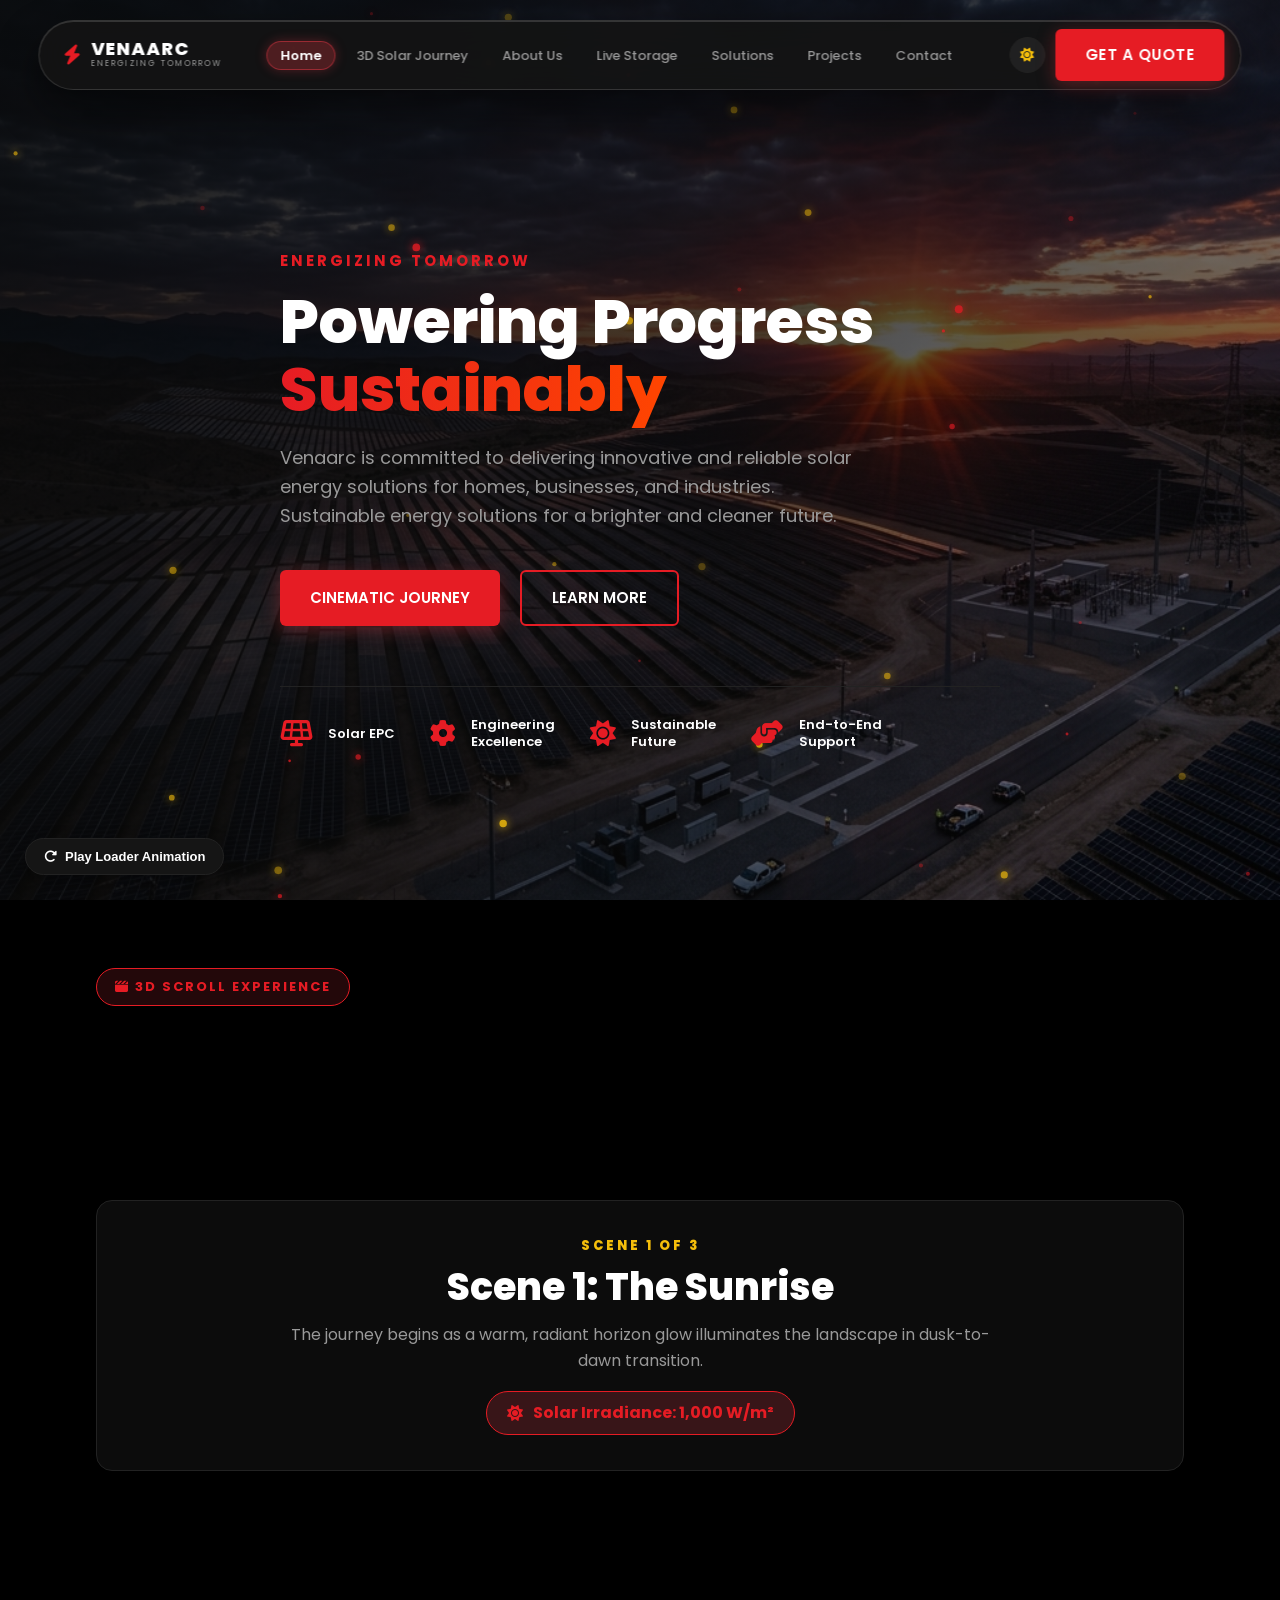
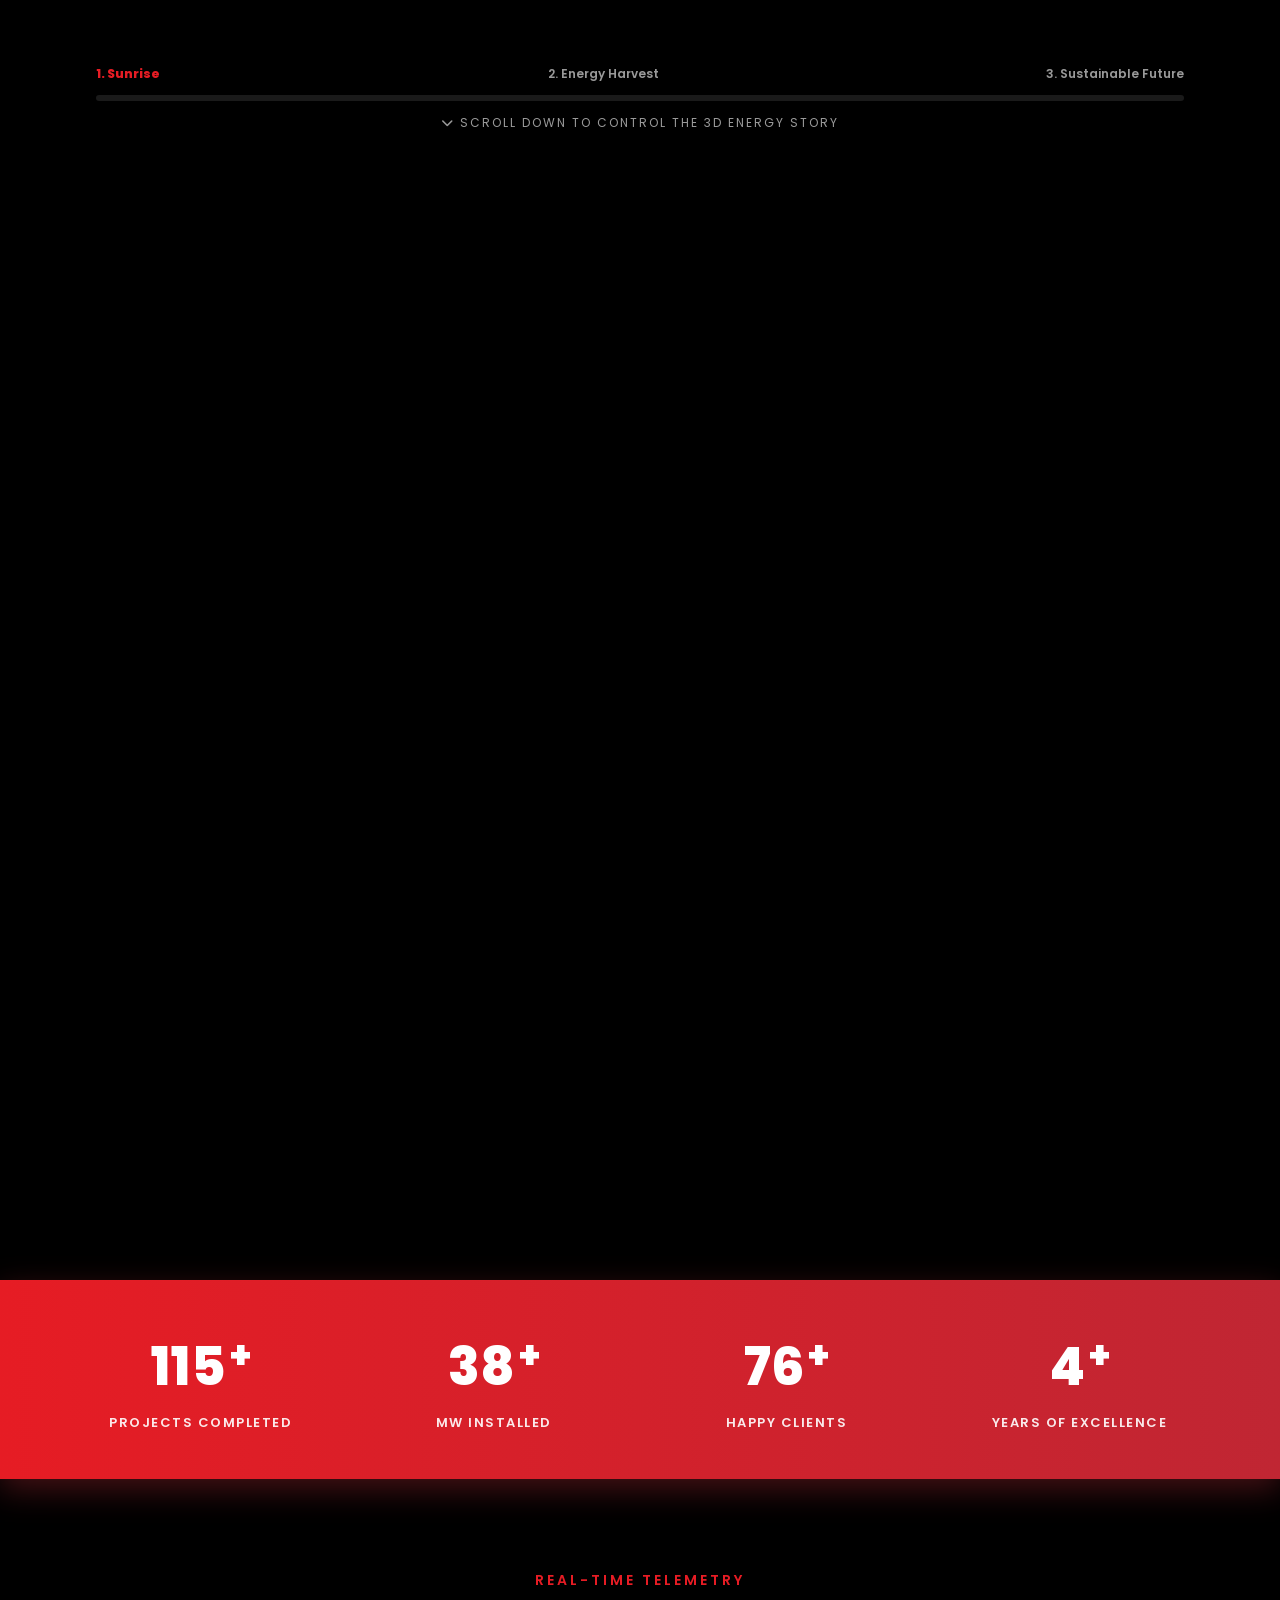
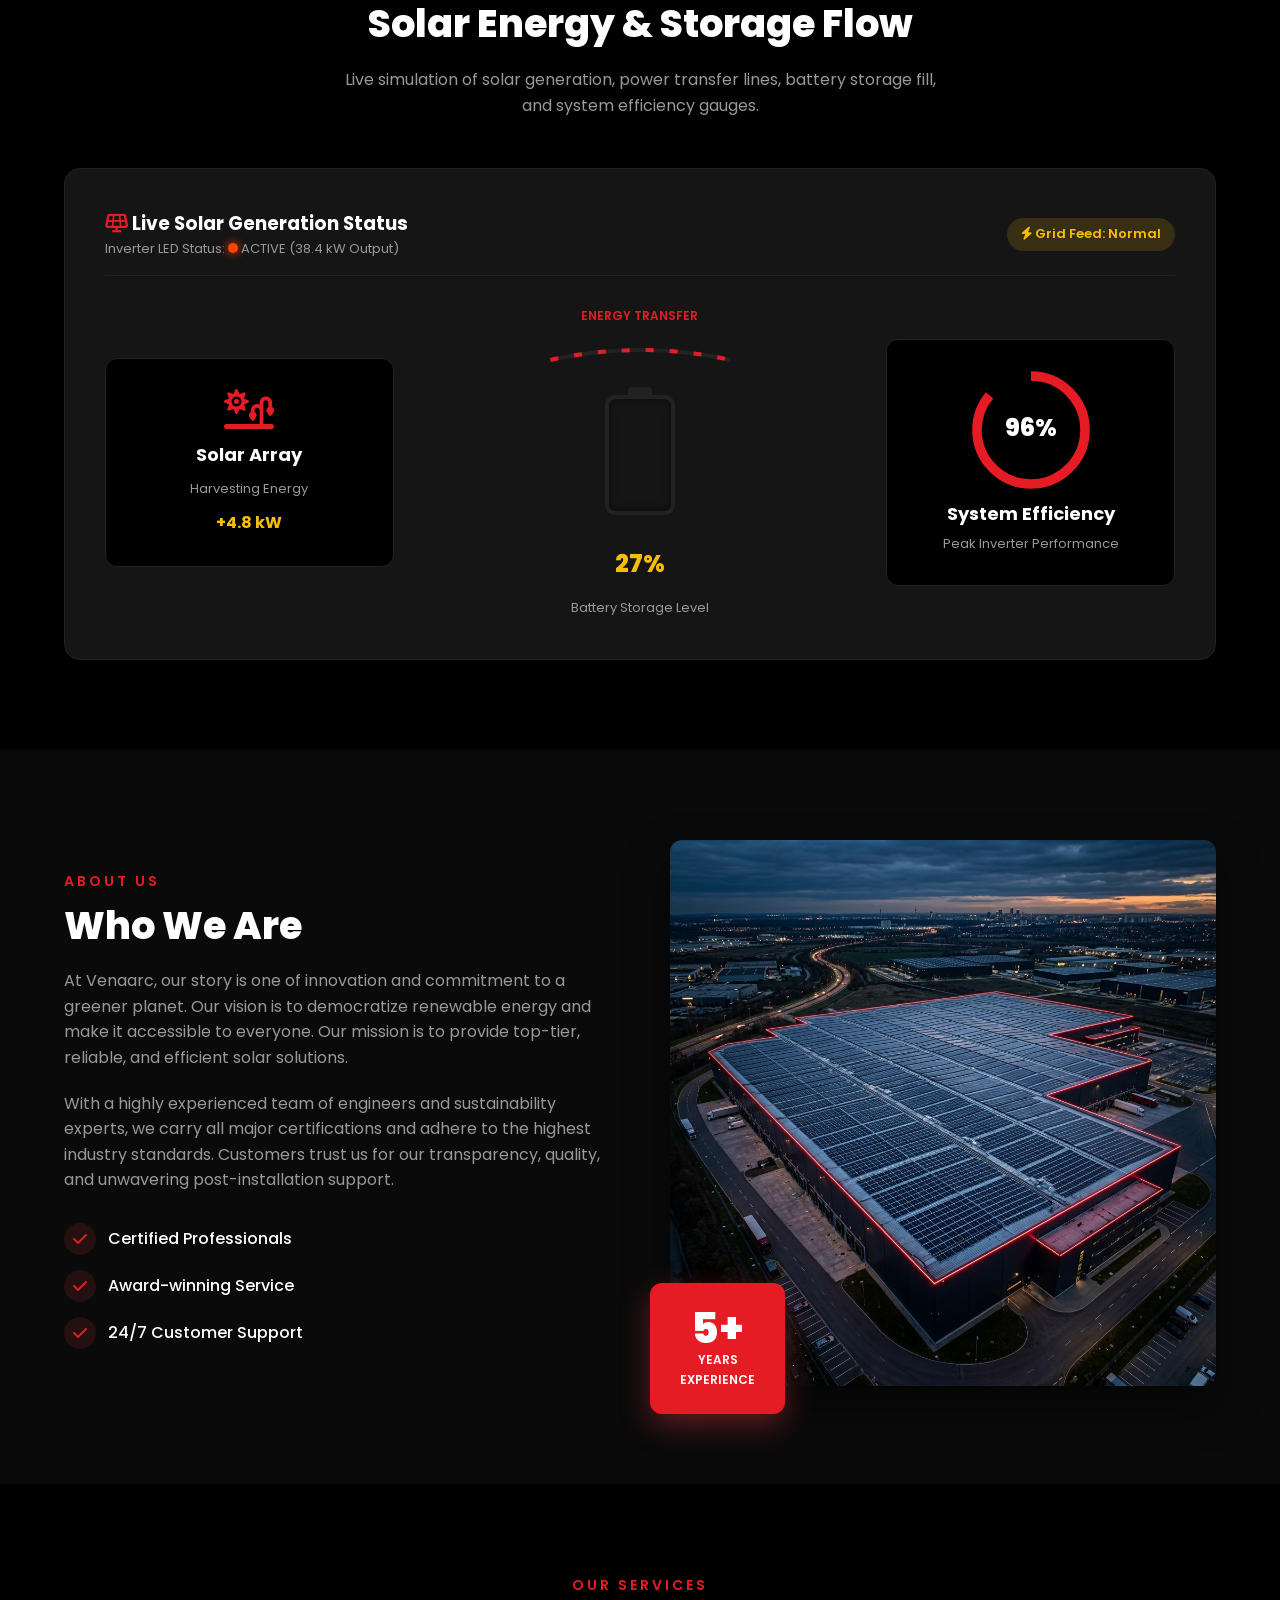
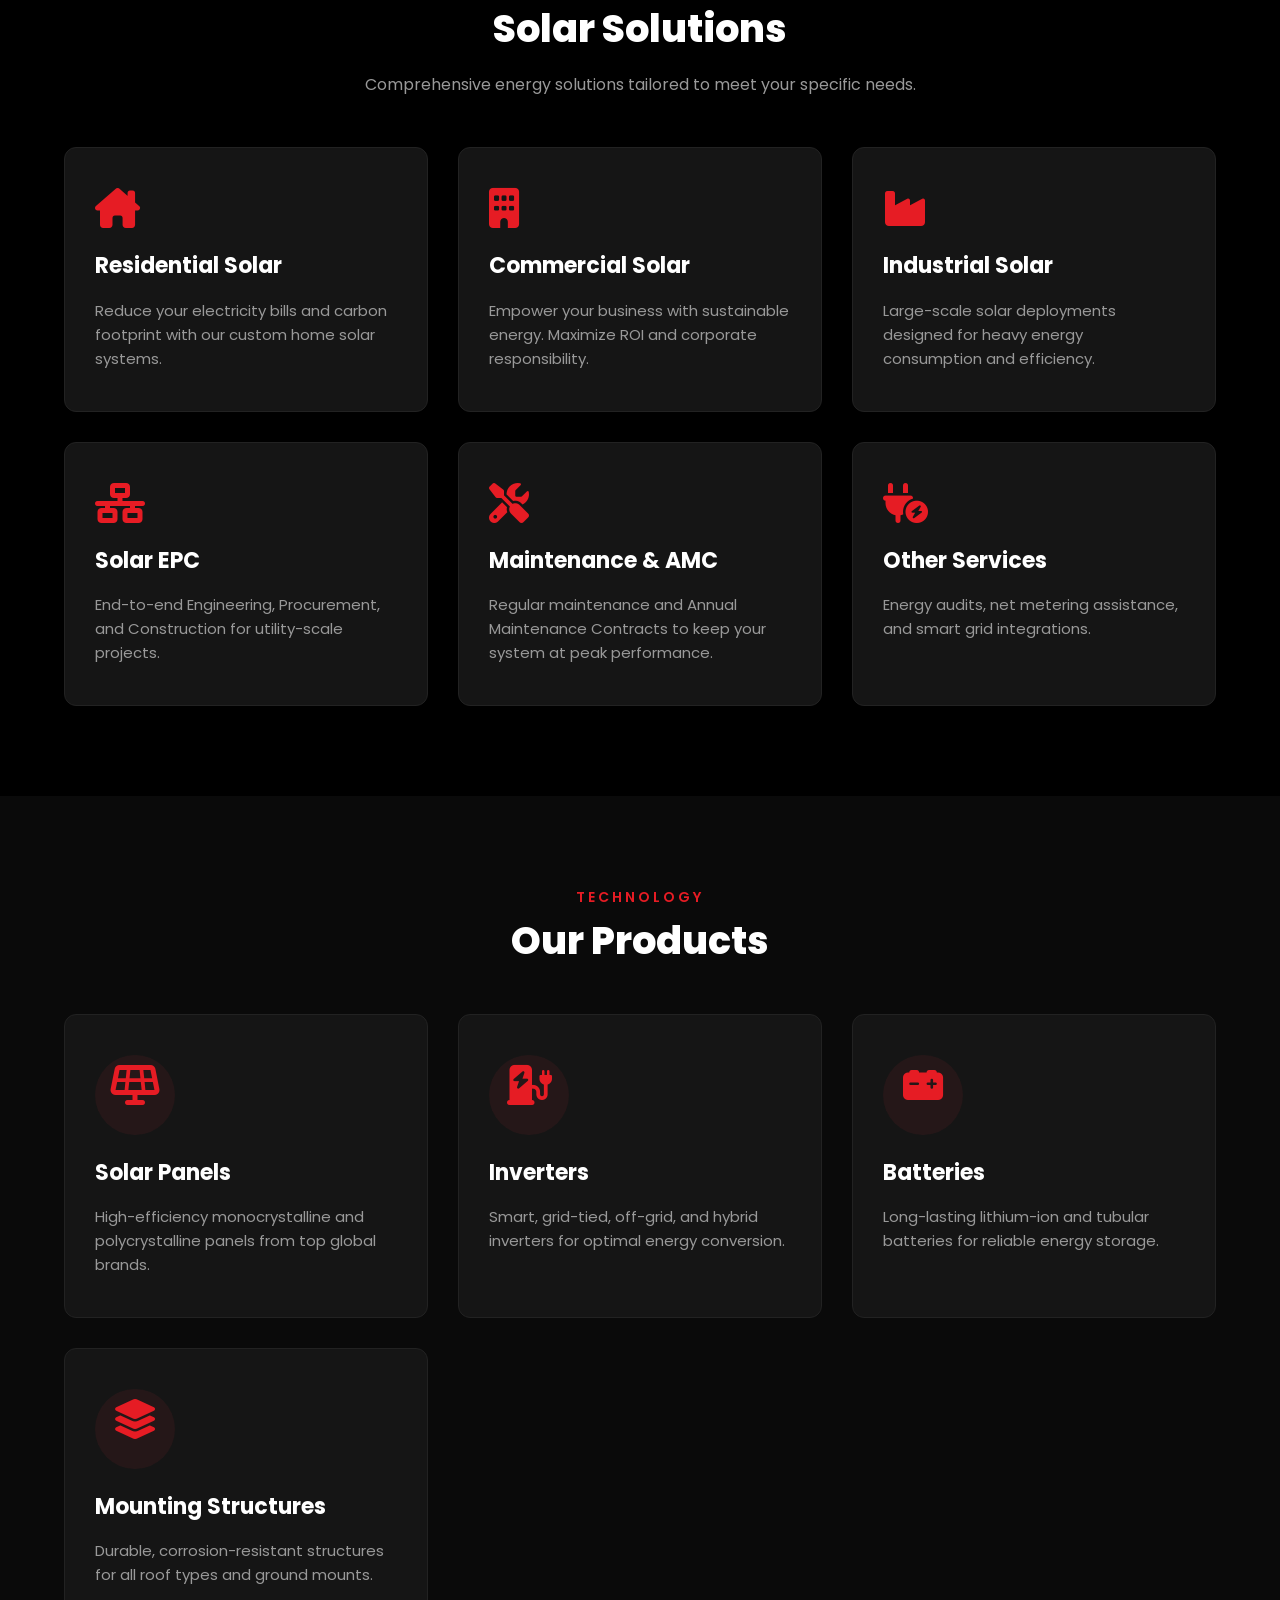
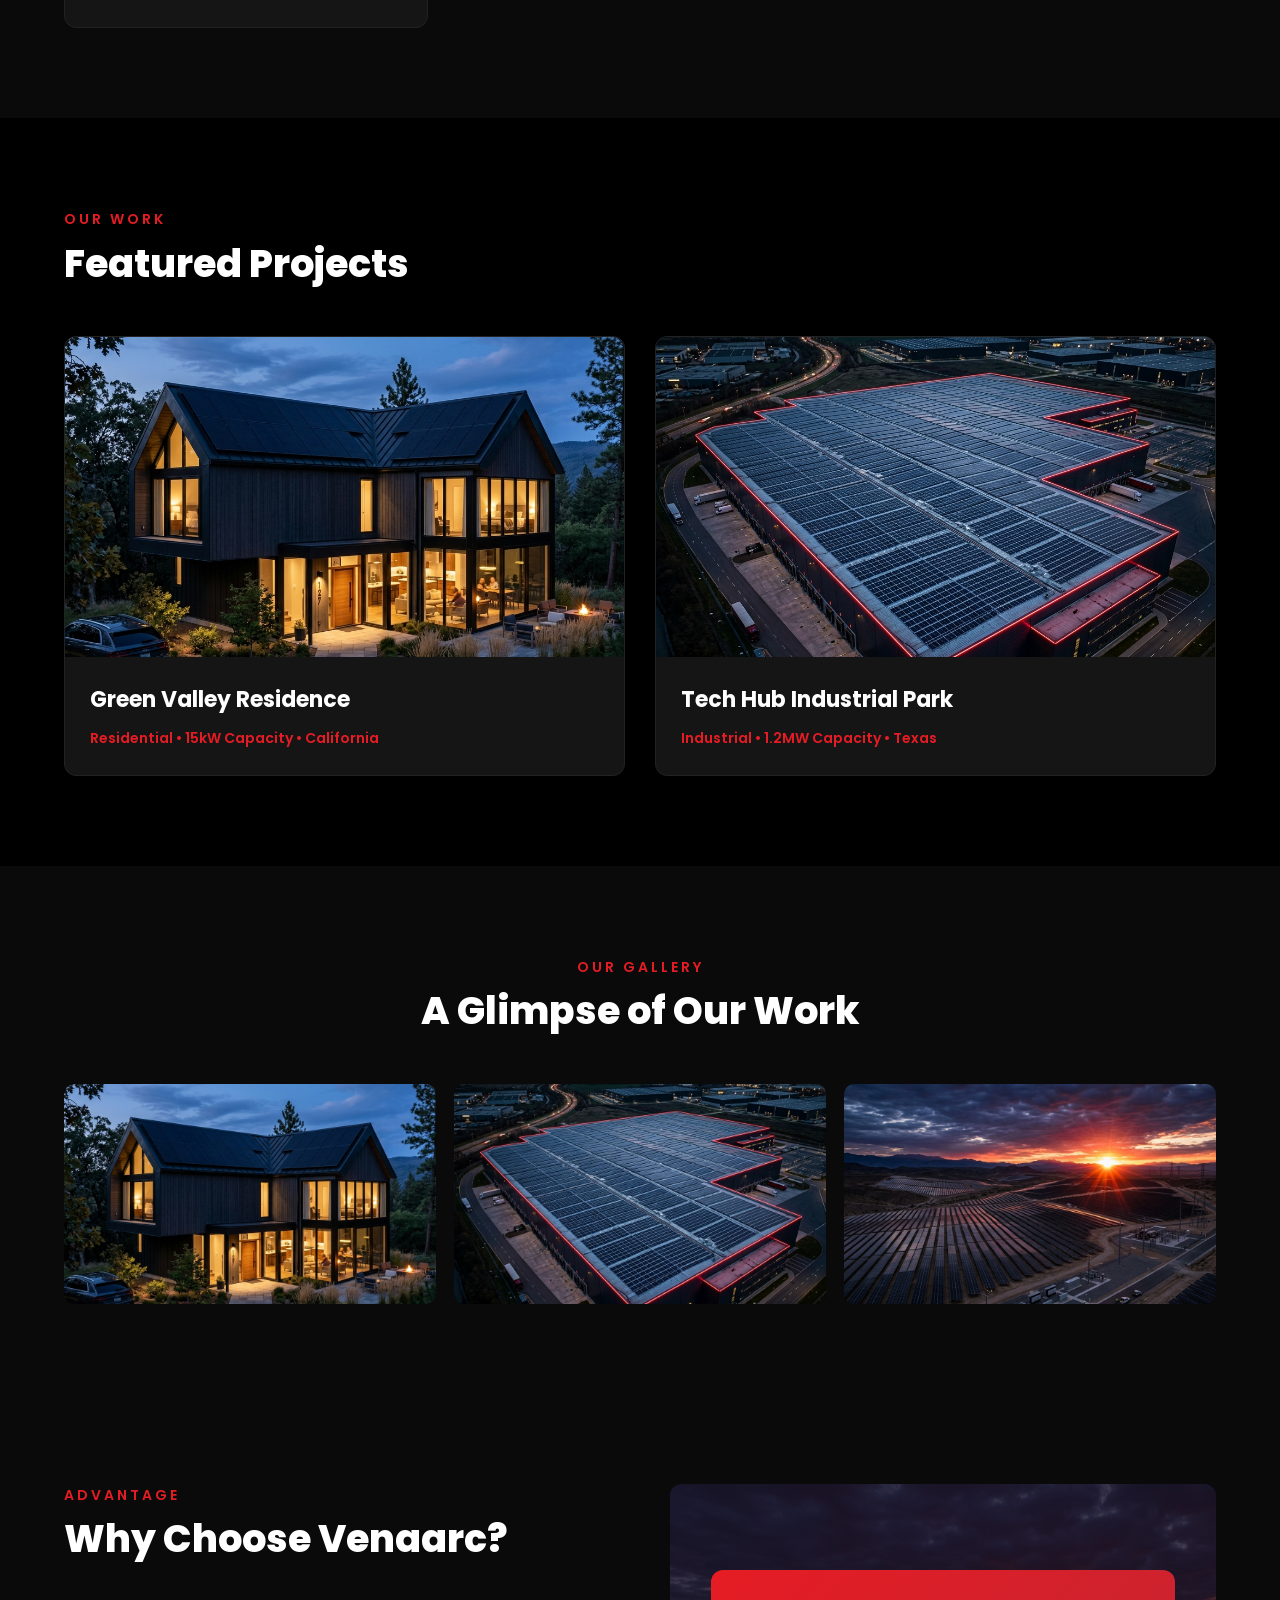
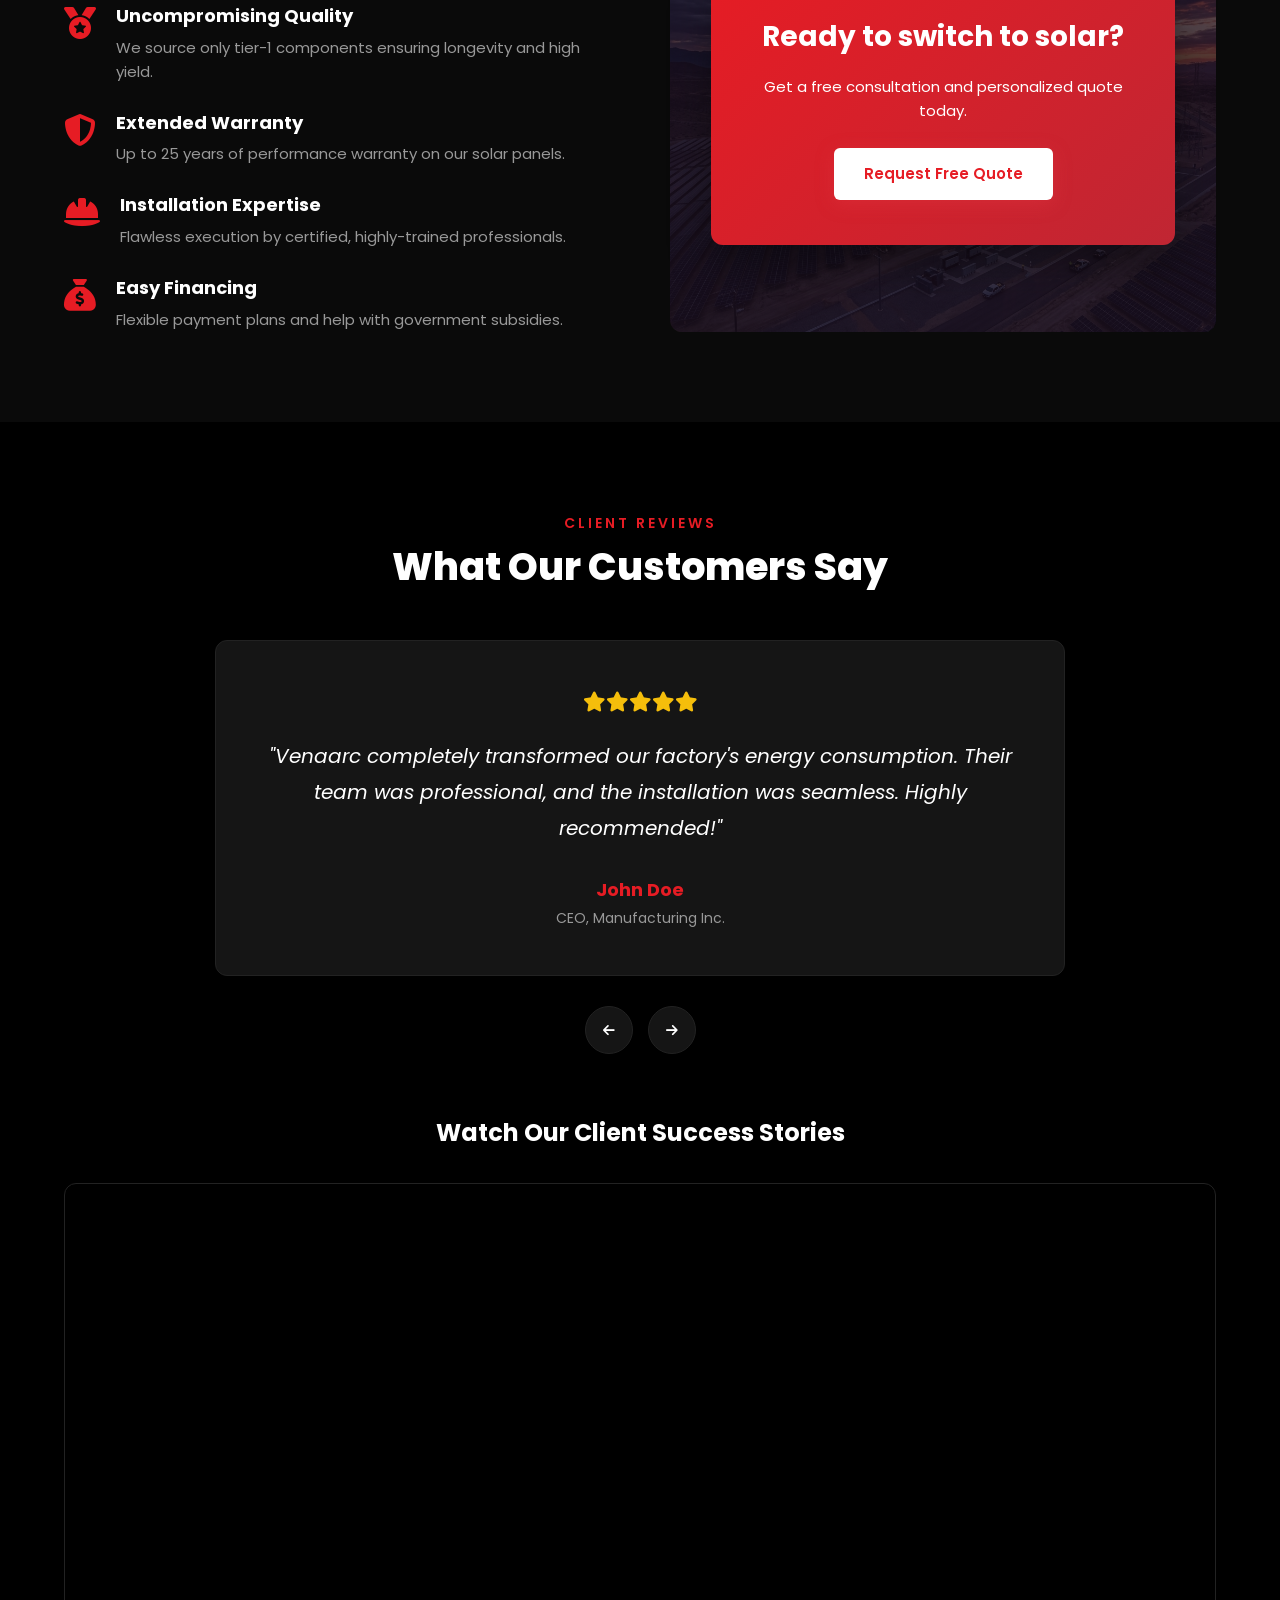
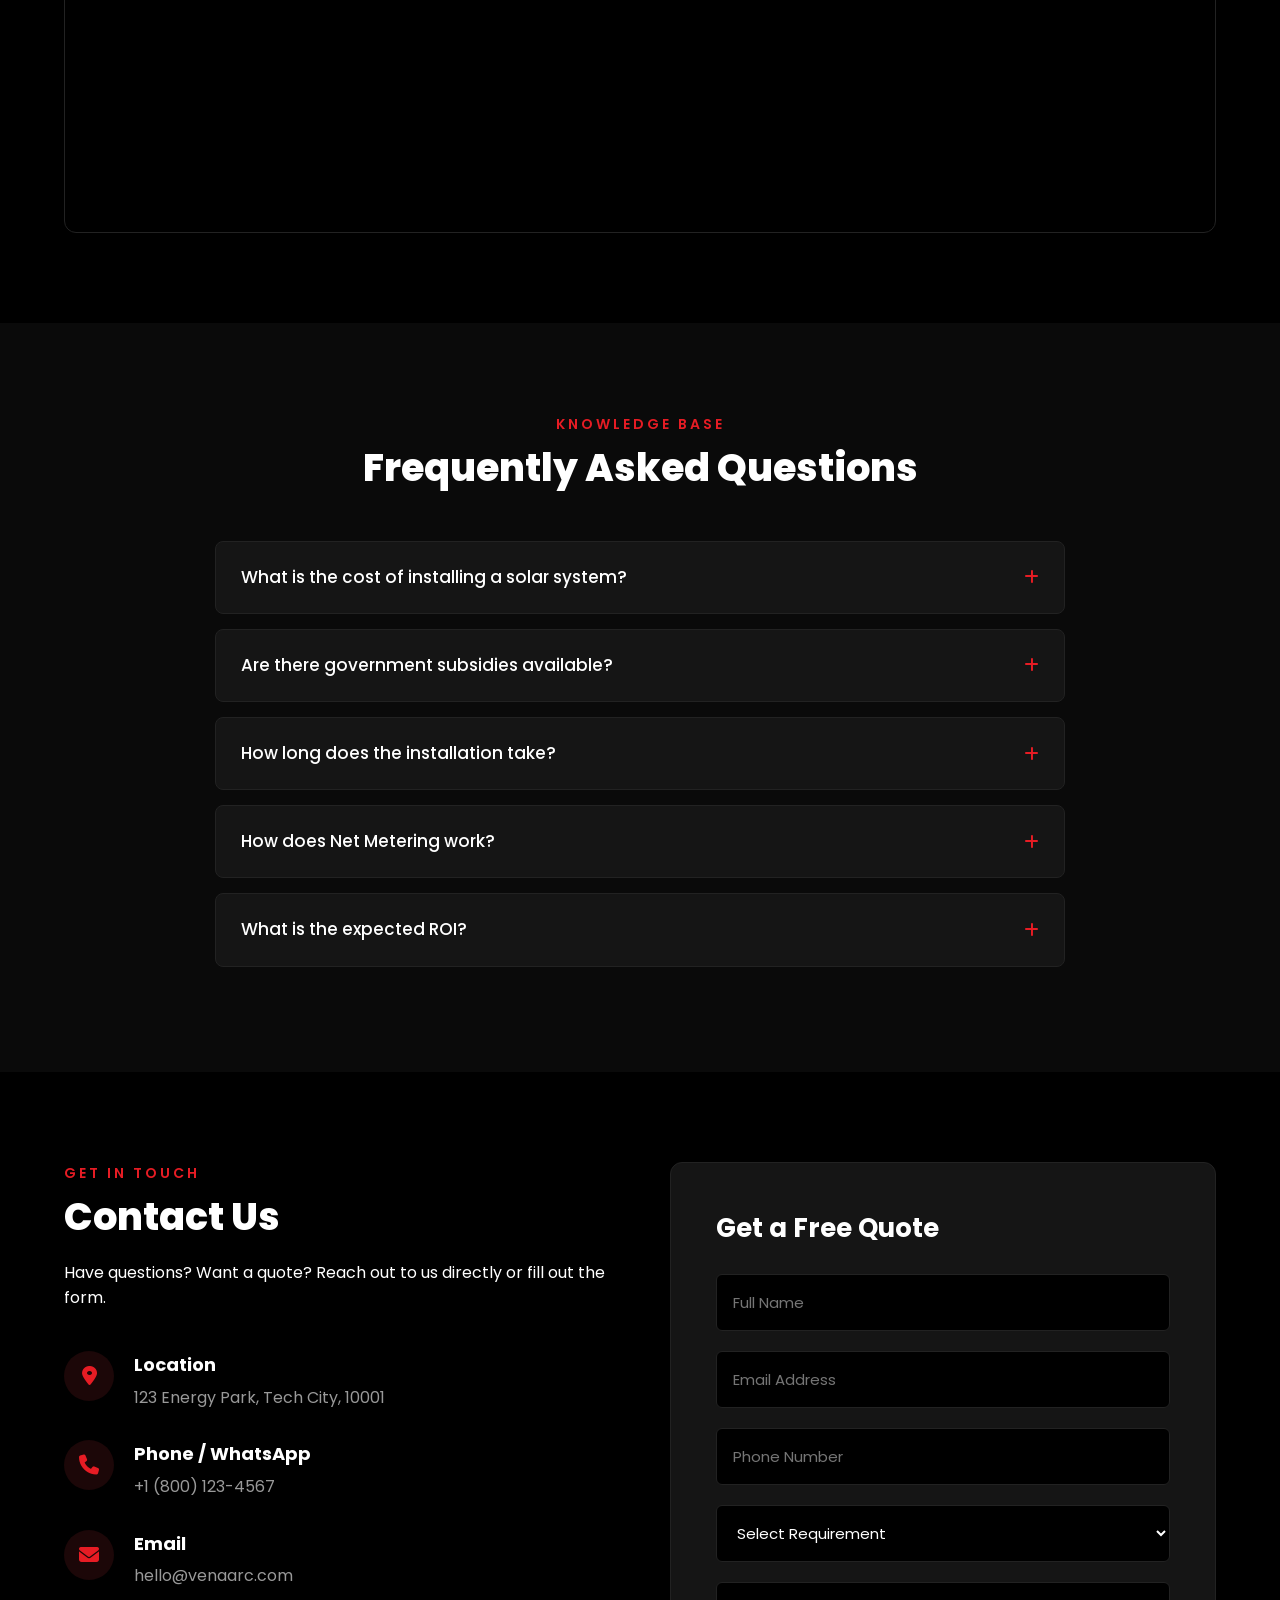
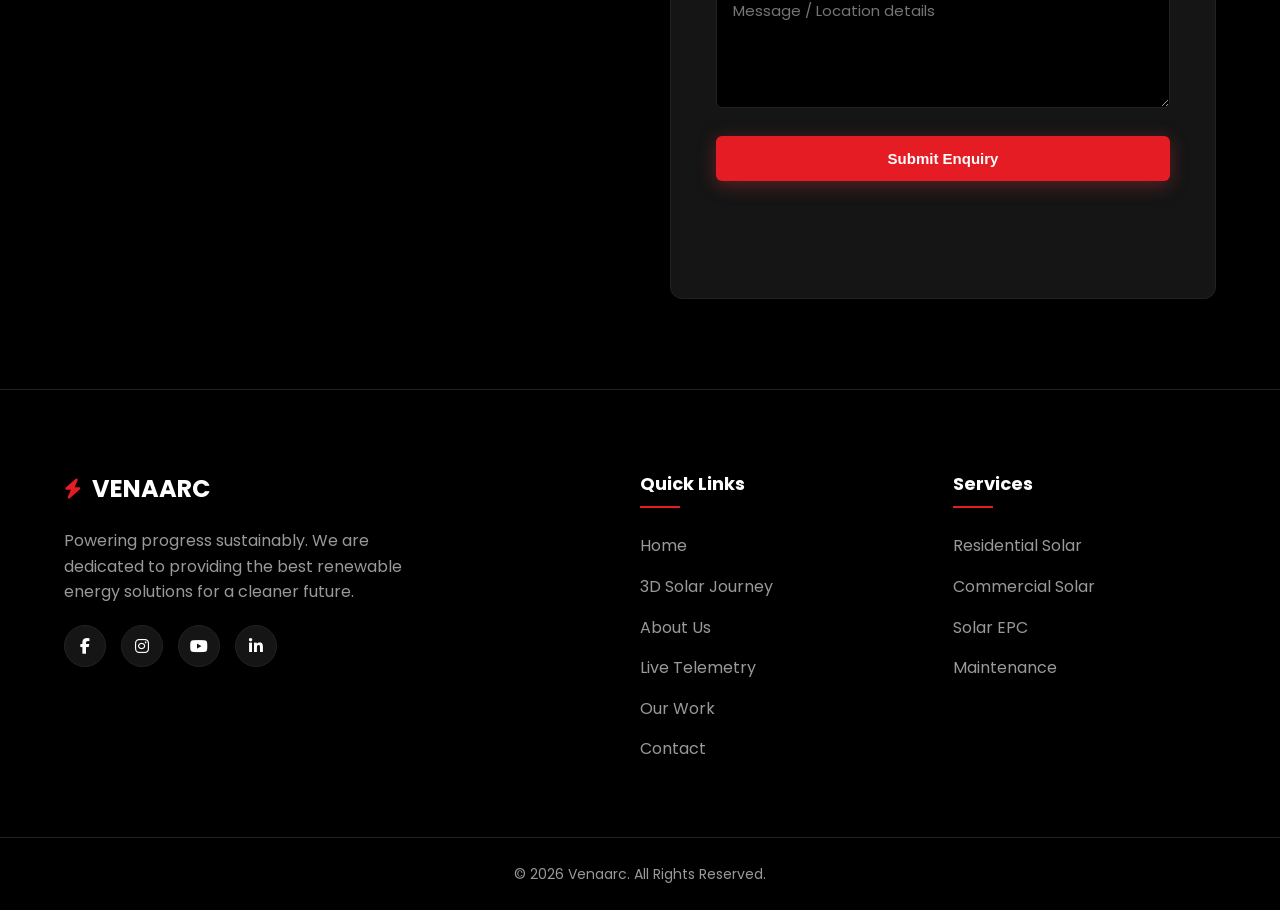
==== index.html @ 01888649 "initial commit" ====
<!DOCTYPE html>
<html lang="en">

<head>
    <meta charset="UTF-8">
    <meta name="viewport" content="width=device-width, initial-scale=1.0">
    <title>Venaarc - Energizing Tomorrow | Sustainable Solar Solutions</title>
    <meta name="description"
        content="Venaarc is committed to delivering innovative and reliable solar energy solutions for homes, businesses, and industries. Powering progress sustainably.">
    <!-- Google Fonts -->
    <link rel="preconnect" href="https://fonts.googleapis.com">
    <link rel="preconnect" href="https://fonts.gstatic.com" crossorigin>
    <link href="https://fonts.googleapis.com/css2?family=Poppins:wght@300;400;500;600;700;800&display=swap"
        rel="stylesheet">
    <!-- Font Awesome -->
    <link rel="stylesheet" href="https://cdnjs.cloudflare.com/ajax/libs/font-awesome/6.4.0/css/all.min.css">
    <!-- Custom CSS -->
    <link rel="stylesheet" href="style.css?v=8">
</head>

<body>

    <!-- Floating Particles Canvas -->
    <canvas id="particles-canvas"></canvas>

    <!-- 1. Solar Panel Loading Animation (Preloader Overlay) -->
    <div id="preloader">
        <svg class="solar-loader-svg" viewBox="0 0 200 200">
            <!-- Sun with rotating rays -->
            <g class="sun-rays-group">
                <circle cx="100" cy="60" r="22" fill="#F5BE0B" filter="drop-shadow(0 0 10px #F5BE0B)" />
                <!-- Sun rays -->
                <line x1="100" y1="25" x2="100" y2="15" stroke="#F5BE0B" stroke-width="4" stroke-linecap="round" />
                <line x1="100" y1="95" x2="100" y2="105" stroke="#F5BE0B" stroke-width="4" stroke-linecap="round" />
                <line x1="65" y1="60" x2="55" y2="60" stroke="#F5BE0B" stroke-width="4" stroke-linecap="round" />
                <line x1="135" y1="60" x2="145" y2="60" stroke="#F5BE0B" stroke-width="4" stroke-linecap="round" />
                <line x1="75" y1="35" x2="68" y2="28" stroke="#F5BE0B" stroke-width="4" stroke-linecap="round" />
                <line x1="125" y1="85" x2="132" y2="92" stroke="#F5BE0B" stroke-width="4" stroke-linecap="round" />
                <line x1="75" y1="85" x2="68" y2="92" stroke="#F5BE0B" stroke-width="4" stroke-linecap="round" />
                <line x1="125" y1="35" x2="132" y2="28" stroke="#F5BE0B" stroke-width="4" stroke-linecap="round" />
            </g>

            <!-- Light particles travelling from Sun to Solar Panel -->
            <path class="light-particle" d="M100 82 L100 135" stroke="#F5BE0B" stroke-width="3" fill="none" />
            <path class="light-particle" d="M80 75 L70 135" stroke="#E63946" stroke-width="2" fill="none" />
            <path class="light-particle" d="M120 75 L130 135" stroke="#FF6B00" stroke-width="2" fill="none" />

            <!-- Solar Panel Grid (Illuminating cells one by one) -->
            <g class="panel-grid-group">
                <polygon points="50,140 150,140 165,180 35,180" fill="#1C1121" stroke="#382542" stroke-width="2" />
                <!-- 6 Cells -->
                <polygon class="cell-1" points="53,142 83,142 80,158 48,158" />
                <polygon class="cell-2" points="86,142 114,142 114,158 83,158" />
                <polygon class="cell-3" points="117,142 147,142 152,158 117,158" />
                <polygon class="cell-4" points="46,161 80,161 77,178 38,178" />
                <polygon class="cell-5" points="83,161 114,161 114,178 80,178" />
                <polygon class="cell-6" points="117,161 154,161 162,178 117,178" />
            </g>
        </svg>
        <div class="loader-text">HARNESSING SOLAR ENERGY...</div>
        <div class="energy-progress-container">
            <div class="energy-progress-bar"></div>
        </div>
        <div class="loader-percentage" id="loader-perc">0%</div>
    </div>

    <!-- Floating Replay Preloader Button -->
    <button class="btn-replay-loader" id="btn-replay" title="Replay Solar Panel Loading Animation">
        <i class="fa-solid fa-rotate-right"></i> Play Loader Animation
    </button>

    <!-- PREMIUM FLOATING ROUNDED TRANSFORMING NAVBAR -->
    <header id="header" class="floating-navbar">
        <div class="nav-pill-wrapper">
            <a href="#" class="logo">
                <span class="logo-icon"><i class="fa-solid fa-bolt"></i></span>
                <div class="logo-text">
                    <h1>VENAARC</h1>
                    <p>ENERGIZING TOMORROW</p>
                </div>
            </a>
            <nav class="nav-menu">
                <ul>
                    <li><a href="#home" class="nav-link active">Home</a></li>
                    <li><a href="#journey" class="nav-link">3D Solar Journey</a></li>
                    <li><a href="#about" class="nav-link">About Us</a></li>
                    <li><a href="#dashboard" class="nav-link">Live Storage</a></li>
                    <li><a href="#solutions" class="nav-link">Solutions</a></li>
                    <li><a href="#projects" class="nav-link">Projects</a></li>
                    <li><a href="#contact" class="nav-link">Contact</a></li>
                </ul>
            </nav>
            <div class="nav-right-actions">
                <button class="theme-toggle-btn" id="theme-toggle" title="Toggle Day/Night Mode">
                    <i class="fa-solid fa-sun"></i>
                </button>
                <a href="#quote" class="btn btn-primary nav-cta">GET A QUOTE</a>
                <button class="mobile-toggle"><i class="fa-solid fa-bars"></i></button>
            </div>
        </div>
    </header>

    <!-- Hero Section -->
    <section id="home" class="hero">
        <div class="hero-overlay"></div>

        <div class="container hero-content">
            <h2 class="subtitle">ENERGIZING TOMORROW</h2>
            <h1 class="title">Powering Progress<br><span>Sustainably</span></h1>
            <p class="description">Venaarc is committed to delivering innovative and reliable solar energy solutions for
                homes, businesses, and industries. Sustainable energy solutions for a brighter and cleaner future.</p>
            <div class="hero-btns">
                <a href="#journey" class="btn btn-primary">CINEMATIC JOURNEY</a>
                <a href="#about" class="btn btn-outline">LEARN MORE</a>
            </div>

            <div class="hero-features">
                <div class="feature">
                    <i class="fa-solid fa-solar-panel"></i>
                    <span>Solar EPC</span>
                </div>
                <div class="feature">
                    <i class="fa-solid fa-gear"></i>
                    <span>Engineering<br>Excellence</span>
                </div>
                <div class="feature">
                    <i class="fa-solid fa-sun"></i>
                    <span>Sustainable<br>Future</span>
                </div>
                <div class="feature">
                    <i class="fa-solid fa-handshake-angle"></i>
                    <span>End-to-End<br>Support</span>
                </div>
            </div>
        </div>
    </section>

    <!-- CINEMATIC 3D SOLAR SCROLL JOURNEY SECTION (3 SCENES ONLY) -->
    <section id="journey" class="cinematic-journey-wrapper">
        <div class="cinematic-sticky-box">
            <!-- 3D Render Canvas -->
            <canvas id="cinematic-canvas"></canvas>

            <!-- Dynamic Scene Content Overlay -->
            <div class="cinematic-overlay-content">
                <div class="cinematic-header-badge">
                    <i class="fa-solid fa-clapperboard"></i> 3D SCROLL EXPERIENCE
                </div>

                <div class="scene-text-container" id="scene-card">
                    <div class="scene-step-num" id="scene-step-lbl">SCENE 1 OF 3</div>
                    <h2 class="scene-title" id="scene-title-txt">Scene 1: The Sunrise</h2>
                    <p class="scene-description" id="scene-desc-txt">The journey begins as a warm, radiant horizon glow
                        illuminates the landscape in dusk-to-dawn transition.</p>
                    <div class="scene-stat-badge" id="scene-stat-txt">
                        <i class="fa-solid fa-sun"></i> Solar Irradiance: 1,000 W/m²
                    </div>
                </div>

                <div class="scene-progress-bar-container">
                    <div class="scene-steps-indicators">
                        <span class="step-indicator active" id="ind-1">1. Sunrise</span>
                        <span class="step-indicator" id="ind-2">2. Energy Harvest</span>
                        <span class="step-indicator" id="ind-3">3. Sustainable Future</span>
                    </div>
                    <div class="scene-progress-track">
                        <div class="scene-progress-fill" id="scene-progress-fill"></div>
                    </div>
                    <div class="scroll-prompt-down">
                        <i class="fa-solid fa-chevron-down"></i> Scroll down to control the 3D energy story
                    </div>
                </div>
            </div>
        </div>
    </section>

    <!-- Statistics Section -->
    <section class="statistics">
        <div class="container stats-grid">
            <div class="stat-item scroll-animate">
                <h3 class="counter" data-target="150">0</h3>
                <span class="plus">+</span>
                <p>Projects Completed</p>
            </div>
            <div class="stat-item scroll-animate">
                <h3 class="counter" data-target="50">0</h3>
                <span class="plus">+</span>
                <p>MW Installed</p>
            </div>
            <div class="stat-item scroll-animate">
                <h3 class="counter" data-target="100">0</h3>
                <span class="plus">+</span>
                <p>Happy Clients</p>
            </div>
            <div class="stat-item scroll-animate">
                <h3 class="counter" data-target="5">0</h3>
                <span class="plus">+</span>
                <p>Years of Excellence</p>
            </div>
        </div>
    </section>

    <!-- 2. Battery Charging Loading & Energy Dashboard Animation Section -->
    <section id="dashboard" class="section-padding bg-darker">
        <div class="container">
            <div class="section-header text-center">
                <h4 class="section-subtitle">REAL-TIME TELEMETRY</h4>
                <h2 class="section-title">Solar Energy & Storage Flow</h2>
                <p>Live simulation of solar generation, power transfer lines, battery storage fill, and system
                    efficiency gauges.</p>
            </div>

            <div class="battery-dashboard-section scroll-animate">
                <div class="dashboard-title">
                    <div>
                        <h3><i class="fa-solid fa-solar-panel text-primary"></i> Live Solar Generation Status</h3>
                        <p style="font-size:13px; color:var(--text-muted);">Inverter LED Status: <span
                                class="inverter-status-dot"></span> ACTIVE (38.4 kW Output)</p>
                    </div>
                    <span class="badge"
                        style="background:rgba(245,190,11,0.15); color:var(--solar-yellow); padding:6px 14px; border-radius:20px; font-weight:600; font-size:13px;">
                        <i class="fa-solid fa-bolt"></i> Grid Feed: Normal
                    </span>
                </div>

                <div class="battery-charging-flow">
                    <!-- Flow Node 1: Solar Panels -->
                    <div class="flow-node solar-panel-card">
                        <i class="fa-solid fa-sun-plant-wilt"></i>
                        <h4>Solar Array</h4>
                        <span>Harvesting Energy</span>
                        <div style="margin-top:10px; font-weight:700; color:var(--solar-yellow);">+4.8 kW</div>
                    </div>

                    <!-- Flow Node 2: Animated Flow Connector to Battery -->
                    <div class="energy-connector-container">
                        <span style="font-size:12px; font-weight:600; color:var(--primary-red);">ENERGY TRANSFER</span>
                        <svg class="flow-line-svg" viewBox="0 0 200 40">
                            <path d="M 10 20 Q 100 0 190 20" stroke="var(--border-color)" stroke-width="4"
                                fill="none" />
                            <path class="animated-spark" d="M 10 20 Q 100 0 190 20" stroke="var(--primary-red)"
                                stroke-width="4" fill="none" />
                        </svg>

                        <!-- Battery Charging Box Animation -->
                        <div class="battery-charging-box">
                            <div class="battery-charging-fill"></div>
                        </div>
                        <div class="battery-percentage-text" id="live-battery-perc">85%</div>
                        <span style="font-size:13px; color:var(--text-muted);">Battery Storage Level</span>
                    </div>

                    <!-- Flow Node 3: Solar Efficiency Gauge -->
                    <div class="flow-node efficiency-gauge-container">
                        <svg class="gauge-circle-svg" viewBox="0 0 100 100">
                            <circle class="gauge-bg" cx="50" cy="50" r="45" stroke-width="8" fill="none" />
                            <circle class="gauge-fill" cx="50" cy="50" r="45" stroke-width="8" fill="none"
                                transform="rotate(-90 50 50)" />
                            <text x="50" y="55" font-weight="800" font-size="20" fill="var(--text-light)"
                                text-anchor="middle">96%</text>
                        </svg>
                        <h4 style="margin-top:10px;">System Efficiency</h4>
                        <span>Peak Inverter Performance</span>
                    </div>
                </div>
            </div>
        </div>
    </section>

    <!-- About Us Section -->
    <section id="about" class="about section-padding">
        <div class="container about-container">
            <div class="about-text scroll-animate slide-left">
                <h4 class="section-subtitle">ABOUT US</h4>
                <h2 class="section-title">Who We Are</h2>
                <p>At Venaarc, our story is one of innovation and commitment to a greener planet. Our vision is to
                    democratize renewable energy and make it accessible to everyone. Our mission is to provide top-tier,
                    reliable, and efficient solar solutions.</p>
                <p>With a highly experienced team of engineers and sustainability experts, we carry all major
                    certifications and adhere to the highest industry standards. Customers trust us for our
                    transparency, quality, and unwavering post-installation support.</p>
                <ul class="about-list">
                    <li><i class="fa-solid fa-check"></i> Certified Professionals</li>
                    <li><i class="fa-solid fa-check"></i> Award-winning Service</li>
                    <li><i class="fa-solid fa-check"></i> 24/7 Customer Support</li>
                </ul>
            </div>
            <div class="about-image scroll-animate slide-right">
                <div class="image-wrapper">
                    <img src="images/project_commercial_1786602265738.png" alt="Commercial Solar Project">
                    <div class="experience-badge">
                        <h3>5+</h3>
                        <p>Years<br>Experience</p>
                    </div>
                </div>
            </div>
        </div>
    </section>

    <!-- Solutions Section -->
    <section id="solutions" class="solutions section-padding bg-darker">
        <div class="container">
            <div class="section-header text-center">
                <h4 class="section-subtitle">OUR SERVICES</h4>
                <h2 class="section-title">Solar Solutions</h2>
                <p>Comprehensive energy solutions tailored to meet your specific needs.</p>
            </div>
            <div class="solutions-grid">
                <div class="solution-card scroll-animate">
                    <i class="fa-solid fa-house-chimney"></i>
                    <h3>Residential Solar</h3>
                    <p>Reduce your electricity bills and carbon footprint with our custom home solar systems.</p>
                </div>
                <div class="solution-card scroll-animate">
                    <i class="fa-solid fa-building"></i>
                    <h3>Commercial Solar</h3>
                    <p>Empower your business with sustainable energy. Maximize ROI and corporate responsibility.</p>
                </div>
                <div class="solution-card scroll-animate">
                    <i class="fa-solid fa-industry"></i>
                    <h3>Industrial Solar</h3>
                    <p>Large-scale solar deployments designed for heavy energy consumption and efficiency.</p>
                </div>
                <div class="solution-card scroll-animate">
                    <i class="fa-solid fa-network-wired"></i>
                    <h3>Solar EPC</h3>
                    <p>End-to-end Engineering, Procurement, and Construction for utility-scale projects.</p>
                </div>
                <div class="solution-card scroll-animate">
                    <i class="fa-solid fa-tools"></i>
                    <h3>Maintenance & AMC</h3>
                    <p>Regular maintenance and Annual Maintenance Contracts to keep your system at peak performance.</p>
                </div>
                <div class="solution-card scroll-animate">
                    <i class="fa-solid fa-plug-circle-bolt"></i>
                    <h3>Other Services</h3>
                    <p>Energy audits, net metering assistance, and smart grid integrations.</p>
                </div>
            </div>
        </div>
    </section>

    <!-- Products Section -->
    <section id="products" class="products section-padding">
        <div class="container">
            <div class="section-header text-center">
                <h4 class="section-subtitle">TECHNOLOGY</h4>
                <h2 class="section-title">Our Products</h2>
            </div>
            <div class="products-grid">
                <div class="product-card scroll-animate">
                    <div class="product-icon"><i class="fa-solid fa-solar-panel"></i></div>
                    <h3>Solar Panels</h3>
                    <p>High-efficiency monocrystalline and polycrystalline panels from top global brands.</p>
                </div>
                <div class="product-card scroll-animate">
                    <div class="product-icon"><i class="fa-solid fa-charging-station"></i></div>
                    <h3>Inverters</h3>
                    <p>Smart, grid-tied, off-grid, and hybrid inverters for optimal energy conversion.</p>
                </div>
                <div class="product-card scroll-animate">
                    <div class="product-icon"><i class="fa-solid fa-car-battery"></i></div>
                    <h3>Batteries</h3>
                    <p>Long-lasting lithium-ion and tubular batteries for reliable energy storage.</p>
                </div>
                <div class="product-card scroll-animate">
                    <div class="product-icon"><i class="fa-solid fa-layer-group"></i></div>
                    <h3>Mounting Structures</h3>
                    <p>Durable, corrosion-resistant structures for all roof types and ground mounts.</p>
                </div>
            </div>
        </div>
    </section>

    <!-- Projects Section -->
    <section id="projects" class="projects section-padding bg-darker">
        <div class="container">
            <div class="section-header">
                <h4 class="section-subtitle">OUR WORK</h4>
                <h2 class="section-title">Featured Projects</h2>
            </div>
            <div class="projects-grid">
                <div class="project-card scroll-animate slide-left">
                    <div class="project-img">
                        <img src="images/project_residential_1786602252499.png" alt="Residential Project">
                        <div class="project-overlay">
                            <a href="#" class="view-btn"><i class="fa-solid fa-arrow-right"></i></a>
                        </div>
                    </div>
                    <div class="project-info">
                        <h3>Green Valley Residence</h3>
                        <p>Residential • 15kW Capacity • California</p>
                    </div>
                </div>
                <div class="project-card scroll-animate slide-right">
                    <div class="project-img">
                        <img src="images/project_commercial_1786602265738.png" alt="Commercial Project">
                        <div class="project-overlay">
                            <a href="#" class="view-btn"><i class="fa-solid fa-arrow-right"></i></a>
                        </div>
                    </div>
                    <div class="project-info">
                        <h3>Tech Hub Industrial Park</h3>
                        <p>Industrial • 1.2MW Capacity • Texas</p>
                    </div>
                </div>
            </div>
        </div>
    </section>

    <!-- Gallery Section -->
    <section id="gallery" class="gallery section-padding">
        <div class="container">
            <div class="section-header text-center">
                <h4 class="section-subtitle">OUR GALLERY</h4>
                <h2 class="section-title">A Glimpse of Our Work</h2>
            </div>
            <div class="gallery-grid"
                style="display: grid; grid-template-columns: repeat(auto-fit, minmax(250px, 1fr)); gap: 18px;">
                <img class="scroll-animate" src="images/project_residential_1786602252499.png" alt="Gallery Image 1"
                    style="width: 100%; height: 220px; object-fit: cover; border-radius: 10px; transition: transform 0.4s ease;"
                    onmouseover="this.style.transform='scale(1.05)'" onmouseout="this.style.transform='scale(1)'">
                <img class="scroll-animate" src="images/project_commercial_1786602265738.png" alt="Gallery Image 2"
                    style="width: 100%; height: 220px; object-fit: cover; border-radius: 10px; transition: transform 0.4s ease;"
                    onmouseover="this.style.transform='scale(1.05)'" onmouseout="this.style.transform='scale(1)'">
                <img class="scroll-animate" src="images/hero_background_1786601991936.png" alt="Gallery Image 3"
                    style="width: 100%; height: 220px; object-fit: cover; border-radius: 10px; transition: transform 0.4s ease;"
                    onmouseover="this.style.transform='scale(1.05)'" onmouseout="this.style.transform='scale(1)'">
            </div>
        </div>
    </section>

    <!-- Why Choose Us Section -->
    <section id="why-us" class="why-us section-padding">
        <div class="container why-us-container">
            <div class="why-us-content scroll-animate slide-left">
                <h4 class="section-subtitle">ADVANTAGE</h4>
                <h2 class="section-title">Why Choose Venaarc?</h2>
                <div class="features-list">
                    <div class="feature-item">
                        <i class="fa-solid fa-medal text-primary"></i>
                        <div>
                            <h4>Uncompromising Quality</h4>
                            <p>We source only tier-1 components ensuring longevity and high yield.</p>
                        </div>
                    </div>
                    <div class="feature-item">
                        <i class="fa-solid fa-shield-halved text-primary"></i>
                        <div>
                            <h4>Extended Warranty</h4>
                            <p>Up to 25 years of performance warranty on our solar panels.</p>
                        </div>
                    </div>
                    <div class="feature-item">
                        <i class="fa-solid fa-helmet-safety text-primary"></i>
                        <div>
                            <h4>Installation Expertise</h4>
                            <p>Flawless execution by certified, highly-trained professionals.</p>
                        </div>
                    </div>
                    <div class="feature-item">
                        <i class="fa-solid fa-sack-dollar text-primary"></i>
                        <div>
                            <h4>Easy Financing</h4>
                            <p>Flexible payment plans and help with government subsidies.</p>
                        </div>
                    </div>
                </div>
            </div>
            <div class="why-us-image scroll-animate slide-right">
                <div class="cta-box">
                    <h3>Ready to switch to solar?</h3>
                    <p>Get a free consultation and personalized quote today.</p>
                    <a href="#quote" class="btn btn-primary">Request Free Quote</a>
                </div>
            </div>
        </div>
    </section>

    <!-- Testimonials Section -->
    <section id="testimonials" class="testimonials section-padding bg-darker">
        <div class="container">
            <div class="section-header text-center">
                <h4 class="section-subtitle">CLIENT REVIEWS</h4>
                <h2 class="section-title">What Our Customers Say</h2>
            </div>
            <div class="testimonial-slider scroll-animate">
                <div class="testimonial-track">
                    <!-- Testimonial 1 -->
                    <div class="testimonial-card">
                        <div class="stars">
                            <i class="fa-solid fa-star"></i><i class="fa-solid fa-star"></i><i
                                class="fa-solid fa-star"></i><i class="fa-solid fa-star"></i><i
                                class="fa-solid fa-star"></i>
                        </div>
                        <p class="quote">"Venaarc completely transformed our factory's energy consumption. Their team
                            was professional, and the installation was seamless. Highly recommended!"</p>
                        <div class="client-info">
                            <div class="client-details">
                                <h4>John Doe</h4>
                                <span>CEO, Manufacturing Inc.</span>
                            </div>
                        </div>
                    </div>
                    <!-- Testimonial 2 -->
                    <div class="testimonial-card">
                        <div class="stars">
                            <i class="fa-solid fa-star"></i><i class="fa-solid fa-star"></i><i
                                class="fa-solid fa-star"></i><i class="fa-solid fa-star"></i><i
                                class="fa-solid fa-star-half-stroke"></i>
                        </div>
                        <p class="quote">"Switching to solar for our home was a big decision, but Venaarc made it easy.
                            They handled everything from permits to installation perfectly."</p>
                        <div class="client-info">
                            <div class="client-details">
                                <h4>Sarah Williams</h4>
                                <span>Homeowner</span>
                            </div>
                        </div>
                    </div>
                </div>
                <div class="testimonial-controls">
                    <button id="prevTestimonial"><i class="fa-solid fa-arrow-left"></i></button>
                    <button id="nextTestimonial"><i class="fa-solid fa-arrow-right"></i></button>
                </div>
            </div>

            <!-- Video Testimonial -->
            <div class="video-testimonial scroll-animate">
                <h3>Watch Our Client Success Stories</h3>
                <div class="video-container">
                    <iframe width="560" height="315" src="https://www.youtube.com/embed/dQw4w9WgXcQ"
                        title="YouTube video player" frameborder="0"
                        allow="accelerometer; autoplay; clipboard-write; encrypted-media; gyroscope; picture-in-picture"
                        allowfullscreen></iframe>
                </div>
            </div>
        </div>
    </section>

    <!-- FAQ Section -->
    <section class="faq section-padding">
        <div class="container faq-container">
            <div class="section-header text-center">
                <h4 class="section-subtitle">KNOWLEDGE BASE</h4>
                <h2 class="section-title">Frequently Asked Questions</h2>
            </div>
            <div class="accordion scroll-animate">
                <div class="accordion-item">
                    <div class="accordion-header">
                        <h3>What is the cost of installing a solar system?</h3>
                        <i class="fa-solid fa-plus"></i>
                    </div>
                    <div class="accordion-content">
                        <p>The cost varies based on your energy needs and the capacity of the system. We offer free
                            assessments to provide an accurate quote tailored to your requirements.</p>
                    </div>
                </div>
                <div class="accordion-item">
                    <div class="accordion-header">
                        <h3>Are there government subsidies available?</h3>
                        <i class="fa-solid fa-plus"></i>
                    </div>
                    <div class="accordion-content">
                        <p>Yes, many governments offer subsidies and tax incentives for solar installations. Our team
                            assists you in navigating and applying for these benefits.</p>
                    </div>
                </div>
                <div class="accordion-item">
                    <div class="accordion-header">
                        <h3>How long does the installation take?</h3>
                        <i class="fa-solid fa-plus"></i>
                    </div>
                    <div class="accordion-content">
                        <p>A typical residential installation takes 1-3 days, while commercial projects depend on the
                            scale. We ensure a swift and non-disruptive process.</p>
                    </div>
                </div>
                <div class="accordion-item">
                    <div class="accordion-header">
                        <h3>How does Net Metering work?</h3>
                        <i class="fa-solid fa-plus"></i>
                    </div>
                    <div class="accordion-content">
                        <p>Net metering allows you to send excess electricity back to the grid in exchange for credits,
                            which you can use when your panels aren't producing enough power (e.g., at night).</p>
                    </div>
                </div>
                <div class="accordion-item">
                    <div class="accordion-header">
                        <h3>What is the expected ROI?</h3>
                        <i class="fa-solid fa-plus"></i>
                    </div>
                    <div class="accordion-content">
                        <p>Most of our clients see a Return on Investment within 3 to 5 years, enjoying virtually free
                            electricity for the remaining 20+ years of the system's lifespan.</p>
                    </div>
                </div>
            </div>
        </div>
    </section>

    <!-- Contact & Quote Section -->
    <section id="contact" class="contact section-padding bg-darker">
        <div class="container contact-container">
            <div class="contact-info scroll-animate slide-left">
                <h4 class="section-subtitle">GET IN TOUCH</h4>
                <h2 class="section-title">Contact Us</h2>
                <p>Have questions? Want a quote? Reach out to us directly or fill out the form.</p>
                <div class="contact-details">
                    <div class="contact-item">
                        <div class="icon"><i class="fa-solid fa-location-dot"></i></div>
                        <div>
                            <h4>Location</h4>
                            <p>123 Energy Park, Tech City, 10001</p>
                        </div>
                    </div>
                    <div class="contact-item">
                        <div class="icon"><i class="fa-solid fa-phone"></i></div>
                        <div>
                            <h4>Phone / WhatsApp</h4>
                            <p>+1 (800) 123-4567</p>
                        </div>
                    </div>
                    <div class="contact-item">
                        <div class="icon"><i class="fa-solid fa-envelope"></i></div>
                        <div>
                            <h4>Email</h4>
                            <p>hello@venaarc.com</p>
                        </div>
                    </div>
                </div>
                <div class="map-container">
                    <iframe
                        src="https://www.google.com/maps/embed?pb=!1m18!1m12!1m3!1d3151.835434509374!2d144.9537353153163!3d-37.8172097420216!2m3!1f0!2f0!3f0!3m2!1i1024!2i768!4f13.1!3m3!1m2!1s0x6ad65d4c2b349649%3A0xb6899234e561db11!2sEnvato!5e0!3m2!1sen!2sus!4v1614227318055!5m2!1sen!2sus"
                        width="100%" height="240" style="border:0; border-radius: 10px; margin-top: 2rem;"
                        allowfullscreen="" loading="lazy"></iframe>
                </div>
            </div>

            <div id="quote" class="quote-form-container scroll-animate slide-right">
                <h3>Get a Free Quote</h3>
                <form class="quote-form">
                    <div class="form-group">
                        <input type="text" placeholder="Full Name" required>
                    </div>
                    <div class="form-group">
                        <input type="email" placeholder="Email Address" required>
                    </div>
                    <div class="form-group">
                        <input type="tel" placeholder="Phone Number" required>
                    </div>
                    <div class="form-group">
                        <select required>
                            <option value="" disabled selected>Select Requirement</option>
                            <option value="residential">Residential Solar</option>
                            <option value="commercial">Commercial Solar</option>
                            <option value="industrial">Industrial Solar</option>
                            <option value="maintenance">Maintenance</option>
                        </select>
                    </div>
                    <div class="form-group">
                        <textarea rows="4" placeholder="Message / Location details"></textarea>
                    </div>
                    <button type="submit" class="btn btn-primary btn-block">Submit Enquiry</button>
                </form>
            </div>
        </div>
    </section>

    <!-- Footer -->
    <footer>
        <div class="container footer-container">
            <div class="footer-brand">
                <a href="#" class="logo">
                    <span class="logo-icon"><i class="fa-solid fa-bolt"></i></span>
                    <div class="logo-text">
                        <h2>VENAARC</h2>
                    </div>
                </a>
                <p>Powering progress sustainably. We are dedicated to providing the best renewable energy solutions for
                    a cleaner future.</p>
                <div class="social-links">
                    <a href="#"><i class="fa-brands fa-facebook-f"></i></a>
                    <a href="#"><i class="fa-brands fa-instagram"></i></a>
                    <a href="#"><i class="fa-brands fa-youtube"></i></a>
                    <a href="#"><i class="fa-brands fa-linkedin-in"></i></a>
                </div>
            </div>
            <div class="footer-links">
                <h3>Quick Links</h3>
                <ul>
                    <li><a href="#home">Home</a></li>
                    <li><a href="#journey">3D Solar Journey</a></li>
                    <li><a href="#about">About Us</a></li>
                    <li><a href="#dashboard">Live Telemetry</a></li>
                    <li><a href="#projects">Our Work</a></li>
                    <li><a href="#contact">Contact</a></li>
                </ul>
            </div>
            <div class="footer-links">
                <h3>Services</h3>
                <ul>
                    <li><a href="#">Residential Solar</a></li>
                    <li><a href="#">Commercial Solar</a></li>
                    <li><a href="#">Solar EPC</a></li>
                    <li><a href="#">Maintenance</a></li>
                </ul>
            </div>
        </div>
        <div class="footer-bottom text-center">
            <p>&copy; 2026 Venaarc. All Rights Reserved.</p>
        </div>
    </footer>

    <script src="script.js?v=8"></script>
</body>

</html>
---- style.css ----
/* Custom CSS for Venaarc - Solar Energy Solutions */
:root {
    --primary-red: #E61C24;
    --primary-red-hover: #FF2A35;
    --accent-orange: #FF4500;
    --solar-yellow: #F5BE0B;
    --energy-cyan: #00BCD4;
    --energy-accent: #E61C24;

    --bg-dark: #0A0A0A;
    --bg-darker: #000000;
    --bg-card: #151515;
    --bg-card-hover: #1F1F1F;

    --text-light: #FFFFFF;
    --text-muted: #999999;
    --border-color: #222222;

    --font-primary: 'Poppins', sans-serif;
    --transition: all 0.3s cubic-bezier(0.4, 0, 0.2, 1);
}

/* Day Mode Variables Override */
body.day-mode {
    --bg-dark: #F8FAFC;
    --bg-darker: #EEF2F6;
    --bg-card: #FFFFFF;
    --bg-card-hover: #F1F5F9;
    --text-light: #0F172A;
    --text-muted: #64748B;
    --border-color: #E2E8F0;
}

* {
    margin: 0;
    padding: 0;
    box-sizing: border-box;
}

html {
    scroll-behavior: smooth;
}

body {
    font-family: var(--font-primary);
    background-color: var(--bg-dark);
    color: var(--text-light);
    line-height: 1.6;
    overflow-x: hidden;
    transition: background-color 0.5s ease, color 0.5s ease;
}

/* Floating Particles Canvas */
#particles-canvas {
    position: fixed;
    top: 0;
    left: 0;
    width: 100vw;
    height: 100vh;
    pointer-events: none;
    z-index: 1;
}

/* Preloader & Loading Animation #1: Fast Solar Panel Loading */
#preloader {
    position: fixed;
    top: 0;
    left: 0;
    width: 100%;
    height: 100%;
    background: var(--bg-darker);
    display: flex;
    flex-direction: column;
    align-items: center;
    justify-content: center;
    z-index: 9999;
    transition: opacity 0.3s ease, visibility 0.3s ease;
}

#preloader.fade-out {
    opacity: 0;
    visibility: hidden;
}

.solar-loader-svg {
    width: 160px;
    height: 160px;
}

/* Sun Rotation Animation */
.sun-rays-group {
    transform-origin: 100px 60px;
    animation: rotateSun 4s linear infinite;
}

@keyframes rotateSun {
    0% {
        transform: rotate(0deg);
    }

    100% {
        transform: rotate(360deg);
    }
}

/* Particle Travel Animation */
.light-particle {
    stroke-dasharray: 6 12;
    animation: flowLight 0.8s linear infinite;
}

@keyframes flowLight {
    0% {
        stroke-dashoffset: 36;
    }

    100% {
        stroke-dashoffset: 0;
    }
}

/* Solar Panel Cell Sequential Illumination (Fast 1.2s total loop) */
.cell-1 {
    animation: illuminateCell 1.2s ease infinite 0.05s;
}

.cell-2 {
    animation: illuminateCell 1.2s ease infinite 0.10s;
}

.cell-3 {
    animation: illuminateCell 1.2s ease infinite 0.15s;
}

.cell-4 {
    animation: illuminateCell 1.2s ease infinite 0.20s;
}

.cell-5 {
    animation: illuminateCell 1.2s ease infinite 0.25s;
}

.cell-6 {
    animation: illuminateCell 1.2s ease infinite 0.30s;
}

@keyframes illuminateCell {

    0%,
    15% {
        fill: #222222;
        filter: none;
    }

    40%,
    80% {
        fill: var(--primary-red);
        filter: drop-shadow(0 0 6px var(--primary-red));
    }

    100% {
        fill: #222222;
        filter: none;
    }
}

.loader-text {
    margin-top: 16px;
    font-size: 15px;
    font-weight: 600;
    letter-spacing: 1px;
    color: var(--text-light);
}

.energy-progress-container {
    width: 220px;
    height: 8px;
    background: rgba(255, 255, 255, 0.1);
    border-radius: 20px;
    margin-top: 12px;
    overflow: hidden;
    border: 1px solid var(--border-color);
    position: relative;
}

.energy-progress-bar {
    height: 100%;
    width: 0%;
    background: linear-gradient(90deg, var(--solar-yellow), var(--accent-orange), var(--primary-red));
    border-radius: 20px;
    animation: fillEnergy 1.2s cubic-bezier(0.4, 0, 0.2, 1) infinite;
    box-shadow: 0 0 12px var(--primary-red);
}

@keyframes fillEnergy {
    0% {
        width: 0%;
    }

    80% {
        width: 100%;
    }

    100% {
        width: 100%;
    }
}

.loader-percentage {
    margin-top: 6px;
    font-size: 13px;
    font-weight: 700;
    color: var(--primary-red);
}

/* Replay Preloader Floating Button */
.btn-replay-loader {
    position: fixed;
    bottom: 25px;
    left: 25px;
    z-index: 999;
    background: var(--bg-card);
    border: 1px solid var(--border-color);
    color: var(--text-light);
    padding: 10px 18px;
    border-radius: 30px;
    font-size: 13px;
    font-weight: 600;
    cursor: pointer;
    display: flex;
    align-items: center;
    gap: 8px;
    box-shadow: 0 8px 20px rgba(0, 0, 0, 0.3);
    transition: var(--transition);
}

.btn-replay-loader:hover {
    border-color: var(--primary-red);
    color: var(--primary-red);
    transform: translateY(-2px);
}

/* Theme Toggle Button */
.theme-toggle-btn {
    background: rgba(255, 255, 255, 0.06);
    border: 1px solid var(--border-color);
    color: var(--solar-yellow);
    width: 36px;
    height: 36px;
    border-radius: 50%;
    display: flex;
    align-items: center;
    justify-content: center;
    cursor: pointer;
    transition: var(--transition);
    font-size: 14px;
    flex-shrink: 0;
}

.theme-toggle-btn:hover {
    transform: rotate(30deg) scale(1.1);
    box-shadow: 0 0 15px rgba(245, 190, 11, 0.4);
}

/* PREMIUM FLOATING ROUNDED TRANSFORMING NAVBAR (PERFECTLY ALIGNED SINGLE LINE) */
#header.floating-navbar {
    position: fixed;
    top: 20px;
    left: 50%;
    transform: translateX(-50%);
    width: 94%;
    max-width: 1280px;
    z-index: 1000;
    pointer-events: auto;
    transition: width 0.3s cubic-bezier(0.25, 1, 0.5, 1),
        top 0.3s cubic-bezier(0.25, 1, 0.5, 1);
}

.nav-pill-wrapper {
    display: flex;
    justify-content: space-between;
    align-items: center;
    background: rgba(20, 20, 20, 0.88);
    backdrop-filter: blur(24px);
    -webkit-backdrop-filter: blur(24px);
    border: 1px solid rgba(255, 255, 255, 0.14);
    border-radius: 60px;
    padding: 8px 16px 8px 24px;
    box-shadow: 0 20px 40px rgba(0, 0, 0, 0.5), inset 0 1px 0 rgba(255, 255, 255, 0.15);
    transition: padding 0.3s cubic-bezier(0.25, 1, 0.5, 1),
        background 0.3s ease,
        border-color 0.3s ease,
        box-shadow 0.3s ease;
}

body.day-mode .nav-pill-wrapper {
    background: rgba(255, 255, 255, 0.92);
    border-color: rgba(0, 0, 0, 0.1);
    box-shadow: 0 20px 40px rgba(0, 0, 0, 0.08);
}

/* Condensed Floating State on Scroll */
#header.floating-navbar.scrolled .nav-pill-wrapper {
    padding: 16px 24px 16px 32px;
    background: rgba(15, 15, 15, 0.96);
    border-color: rgba(230, 57, 70, 0.4);
    box-shadow: 0 14px 35px rgba(0, 0, 0, 0.65), 0 0 20px rgba(230, 57, 70, 0.15);
}

body.day-mode #header.floating-navbar.scrolled .nav-pill-wrapper {
    background: rgba(255, 255, 255, 0.96);
    border-color: rgba(230, 57, 70, 0.4);
    box-shadow: 0 14px 35px rgba(0, 0, 0, 0.12);
}

.logo {
    display: flex;
    align-items: center;
    text-decoration: none;
    color: var(--text-light);
    gap: 10px;
    white-space: nowrap;
    flex-shrink: 0;
    transition: transform 0.3s cubic-bezier(0.25, 1, 0.5, 1);
}

#header.floating-navbar.scrolled .logo {
    transform: scale(1.1);
}

.logo-icon {
    font-size: 20px;
    color: var(--primary-red);
    animation: pulseIcon 2s ease infinite;
}

@keyframes pulseIcon {

    0%,
    100% {
        transform: scale(1);
        filter: drop-shadow(0 0 2px var(--primary-red));
    }

    50% {
        transform: scale(1.15);
        filter: drop-shadow(0 0 10px var(--primary-red));
    }
}

.logo-text h1 {
    font-size: 18px;
    font-weight: 800;
    letter-spacing: 1px;
    line-height: 1;
}

.logo-text p {
    font-size: 8px;
    letter-spacing: 2px;
    color: var(--text-muted);
}

.nav-menu {
    display: flex;
    align-items: center;
    flex-shrink: 0;
}

.nav-menu ul {
    list-style: none;
    display: flex;
    gap: 8px;
    align-items: center;
    flex-wrap: nowrap;
    transition: gap 0.3s ease;
}

#header.floating-navbar.scrolled .nav-menu ul {
    gap: 16px;
}

.nav-menu a.nav-link {
    text-decoration: none;
    color: var(--text-muted);
    font-size: 13px;
    font-weight: 500;
    padding: 7px 13px;
    border-radius: 30px;
    white-space: nowrap;
    display: inline-flex;
    align-items: center;
    justify-content: center;
    transition: var(--transition);
    position: relative;
    line-height: 1;
    flex-shrink: 0;
}

.nav-menu a.nav-link:hover {
    color: var(--text-light);
    background: rgba(255, 255, 255, 0.08);
    transform: translateY(-1px);
}

.nav-menu a.nav-link.active {
    color: #FFFFFF;
    background: rgba(230, 57, 70, 0.28);
    border: 1px solid rgba(230, 57, 70, 0.5);
    font-weight: 600;
    box-shadow: 0 0 12px rgba(230, 57, 70, 0.3);
}

.nav-right-actions {
    display: flex;
    align-items: center;
    gap: 10px;
    flex-shrink: 0;
}

.nav-cta {
    border-radius: 40px;
    padding: 10px 22px;
    font-size: 12px;
    font-weight: 700;
    letter-spacing: 0.5px;
    white-space: nowrap;
    display: inline-flex;
    align-items: center;
    justify-content: center;
    flex-shrink: 0;
    box-shadow: 0 4px 15px rgba(230, 57, 70, 0.4);
    transition: padding 0.3s ease, transform 0.3s ease, box-shadow 0.3s ease;
}

#header.floating-navbar.scrolled .nav-cta {
    padding: 14px 28px;
    font-size: 14px;
}

.mobile-toggle {
    display: none;
    background: none;
    border: none;
    color: var(--text-light);
    font-size: 22px;
    cursor: pointer;
}

/* CINEMATIC SOLAR SCROLL ANIMATION SECTION (FAST 3-SCENE WRAPPER) */
.cinematic-journey-wrapper {
    position: relative;
    height: 220vh;
    background: var(--bg-darker);
}

.cinematic-sticky-box {
    position: sticky;
    top: 0;
    left: 0;
    width: 100%;
    height: 100vh;
    overflow: hidden;
    display: flex;
    align-items: center;
    justify-content: center;
}

#cinematic-canvas {
    position: absolute;
    top: 0;
    left: 0;
    width: 100%;
    height: 100%;
    z-index: 1;
}

.cinematic-overlay-content {
    position: relative;
    z-index: 10;
    width: 85%;
    max-width: 1100px;
    display: flex;
    flex-direction: column;
    justify-content: space-between;
    height: 85vh;
    pointer-events: none;
}

.cinematic-header-badge {
    align-self: flex-start;
    background: rgba(230, 57, 70, 0.15);
    border: 1px solid var(--primary-red);
    color: var(--primary-red);
    padding: 8px 18px;
    border-radius: 20px;
    font-size: 13px;
    font-weight: 700;
    letter-spacing: 2px;
    text-transform: uppercase;
    backdrop-filter: blur(10px);
}

.scene-text-container {
    text-align: center;
    background: rgba(15, 15, 15, 0.85);
    backdrop-filter: blur(15px);
    border: 1px solid var(--border-color);
    padding: 35px 40px;
    border-radius: 16px;
    box-shadow: 0 20px 50px rgba(0, 0, 0, 0.7);
    transition: opacity 0.4s ease, transform 0.4s ease;
}

.scene-step-num {
    color: var(--solar-yellow);
    font-size: 13px;
    font-weight: 800;
    letter-spacing: 3px;
    text-transform: uppercase;
    margin-bottom: 8px;
}

.scene-title {
    font-size: 38px;
    font-weight: 800;
    line-height: 1.2;
    margin-bottom: 12px;
    background: linear-gradient(90deg, #FFFFFF, var(--text-light));
    -webkit-background-clip: text;
    -webkit-text-fill-color: transparent;
}

.scene-description {
    font-size: 16px;
    color: var(--text-muted);
    max-width: 700px;
    margin: 0 auto;
}

.scene-stat-badge {
    display: inline-flex;
    align-items: center;
    gap: 10px;
    margin-top: 18px;
    background: rgba(230, 57, 70, 0.2);
    border: 1px solid var(--primary-red);
    padding: 8px 20px;
    border-radius: 30px;
    color: var(--primary-red);
    font-weight: 700;
    font-size: 16px;
}

/* Scene Progress Navigation */
.scene-progress-bar-container {
    width: 100%;
    display: flex;
    flex-direction: column;
    gap: 12px;
    pointer-events: auto;
}

.scene-steps-indicators {
    display: flex;
    justify-content: space-between;
}

.step-indicator {
    font-size: 12px;
    font-weight: 600;
    color: var(--text-muted);
    transition: var(--transition);
}

.step-indicator.active {
    color: var(--primary-red);
    font-weight: 800;
}

.scene-progress-track {
    width: 100%;
    height: 6px;
    background: rgba(255, 255, 255, 0.1);
    border-radius: 10px;
    overflow: hidden;
}

.scene-progress-fill {
    height: 100%;
    width: 0%;
    background: linear-gradient(90deg, var(--solar-yellow), var(--accent-orange), var(--primary-red));
    border-radius: 10px;
    transition: width 0.1s linear;
}

.scroll-prompt-down {
    text-align: center;
    font-size: 12px;
    letter-spacing: 2px;
    color: var(--text-muted);
    text-transform: uppercase;
    animation: bounceDown 2s infinite;
}

@keyframes bounceDown {

    0%,
    100% {
        transform: translateY(0);
    }

    50% {
        transform: translateY(6px);
    }
}

/* Utilities */
.container {
    width: 90%;
    max-width: 1200px;
    margin: 0 auto;
    position: relative;
    z-index: 2;
}

.section-padding {
    padding: 90px 0;
}

.bg-darker {
    background-color: var(--bg-darker);
}

.text-center {
    text-align: center;
}

.text-primary {
    color: var(--primary-red);
}

.section-subtitle {
    color: var(--primary-red);
    font-size: 14px;
    letter-spacing: 3px;
    text-transform: uppercase;
    margin-bottom: 10px;
    font-weight: 600;
}

.section-title {
    font-size: 38px;
    font-weight: 800;
    margin-bottom: 20px;
    line-height: 1.2;
}

.section-header {
    margin-bottom: 50px;
}

.section-header p {
    color: var(--text-muted);
    max-width: 600px;
    margin: 0 auto;
}

/* Buttons */
.btn {
    display: inline-flex;
    align-items: center;
    justify-content: center;
    white-space: nowrap;
    padding: 14px 30px;
    border-radius: 6px;
    font-weight: 600;
    text-decoration: none;
    transition: var(--transition);
    cursor: pointer;
    border: none;
    font-size: 15px;
}

.btn-primary {
    background-color: var(--primary-red);
    color: #fff;
    box-shadow: 0 4px 18px rgba(230, 57, 70, 0.35);
}

.btn-primary:hover {
    background-color: var(--primary-red-hover);
    transform: translateY(-3px);
    box-shadow: 0 8px 25px rgba(230, 57, 70, 0.5);
}

.btn-outline {
    background-color: transparent;
    border: 2px solid var(--primary-red);
    color: #fff;
}

.btn-outline:hover {
    background-color: var(--primary-red);
    box-shadow: 0 4px 18px rgba(230, 57, 70, 0.35);
}

.btn-block {
    display: flex;
    width: 100%;
}

/* Hero Section */
.hero {
    height: 100vh;
    min-height: 800px;
    background-image: url('images/hero_background_1786601991936.png');
    background-size: cover;
    background-position: center;
    background-attachment: fixed;
    position: relative;
    display: flex;
    align-items: center;
    padding-top: 100px;
    overflow: hidden;
}

.hero-overlay {
    position: absolute;
    top: 0;
    left: 0;
    width: 100%;
    height: 100%;
    background: linear-gradient(135deg, rgba(10, 10, 10, 0.92) 0%, rgba(10, 10, 10, 0.75) 50%, rgba(10, 10, 10, 0.3) 100%);
}

body.day-mode .hero-overlay {
    background: linear-gradient(135deg, rgba(248, 250, 252, 0.92) 0%, rgba(248, 250, 252, 0.75) 50%, rgba(248, 250, 252, 0.3) 100%);
}

.hero-content {
    position: relative;
    z-index: 10;
    max-width: 720px;
}

.hero .subtitle {
    color: var(--primary-red);
    font-size: 15px;
    letter-spacing: 3px;
    margin-bottom: 15px;
}

.hero .title {
    font-size: 62px;
    font-weight: 800;
    line-height: 1.1;
    margin-bottom: 20px;
}

.hero .title span {
    color: var(--primary-red);
    background: linear-gradient(90deg, var(--primary-red), var(--accent-orange));
    -webkit-background-clip: text;
    -webkit-text-fill-color: transparent;
}

.hero .description {
    font-size: 18px;
    color: var(--text-muted);
    margin-bottom: 40px;
    max-width: 580px;
}

.hero-btns {
    display: flex;
    gap: 20px;
    margin-bottom: 60px;
}

.hero-features {
    display: flex;
    gap: 35px;
    border-top: 1px solid var(--border-color);
    padding-top: 30px;
}

.feature {
    display: flex;
    align-items: center;
    gap: 15px;
}

.feature i {
    font-size: 26px;
    color: var(--primary-red);
}

.feature span {
    font-size: 13px;
    font-weight: 600;
    line-height: 1.3;
}

/* Statistics */
.statistics {
    background: linear-gradient(90deg, var(--primary-red) 0%, #C02633 100%);
    padding: 45px 0;
    position: relative;
    z-index: 5;
    box-shadow: 0 10px 30px rgba(230, 57, 70, 0.3);
}

.stats-grid {
    display: grid;
    grid-template-columns: repeat(4, 1fr);
    text-align: center;
    gap: 20px;
}

.stat-item {
    color: #fff;
}

.stat-item h3 {
    font-size: 52px;
    font-weight: 800;
    display: inline-block;
}

.stat-item .plus {
    font-size: 38px;
    font-weight: 800;
    vertical-align: top;
}

.stat-item p {
    font-size: 13px;
    font-weight: 600;
    text-transform: uppercase;
    letter-spacing: 1.5px;
    margin-top: 5px;
    opacity: 0.9;
}

/* Solar Panel & Inverter Interactive Hover Effects */
.solar-panel-card {
    position: relative;
    border-radius: 10px;
    overflow: hidden;
    transition: var(--transition);
}

.solar-panel-card::after {
    content: '';
    position: absolute;
    top: -50%;
    left: -50%;
    width: 200%;
    height: 200%;
    background: linear-gradient(45deg, transparent, rgba(255, 255, 255, 0.15), transparent);
    transform: rotate(30deg) translateY(-100%);
    transition: transform 0.8s ease;
}

.solar-panel-card:hover::after {
    transform: rotate(30deg) translateY(100%);
}

.inverter-status-dot {
    width: 10px;
    height: 10px;
    background-color: var(--accent-orange);
    border-radius: 50%;
    display: inline-block;
    box-shadow: 0 0 10px var(--accent-orange);
    animation: blinkLED 1.2s ease-in-out infinite alternate;
}

@keyframes blinkLED {
    0% {
        opacity: 0.3;
        transform: scale(0.9);
    }

    100% {
        opacity: 1;
        transform: scale(1.2);
    }
}

/* Battery Charging Dashboard Section */
.battery-dashboard-section {
    background: var(--bg-card);
    border-radius: 16px;
    border: 1px solid var(--border-color);
    padding: 40px;
    margin-top: 50px;
    box-shadow: 0 20px 40px rgba(0, 0, 0, 0.3);
}

.dashboard-title {
    display: flex;
    align-items: center;
    justify-content: space-between;
    margin-bottom: 30px;
    padding-bottom: 15px;
    border-bottom: 1px solid var(--border-color);
}

.battery-charging-flow {
    display: grid;
    grid-template-columns: 1fr 1.5fr 1fr;
    gap: 30px;
    align-items: center;
    text-align: center;
}

.flow-node {
    background: var(--bg-darker);
    padding: 30px 20px;
    border-radius: 12px;
    border: 1px solid var(--border-color);
    position: relative;
}

.flow-node i {
    font-size: 40px;
    color: var(--primary-red);
    margin-bottom: 12px;
}

.flow-node h4 {
    font-size: 18px;
    margin-bottom: 5px;
}

.flow-node span {
    font-size: 13px;
    color: var(--text-muted);
}

/* Animated Energy Flow Lines & Particles */
.energy-connector-container {
    position: relative;
    display: flex;
    flex-direction: column;
    align-items: center;
    gap: 15px;
}

.flow-line-svg {
    width: 100%;
    height: 40px;
}

.animated-spark {
    stroke-dasharray: 8 16;
    animation: moveSparks 1s linear infinite;
}

@keyframes moveSparks {
    0% {
        stroke-dashoffset: 48;
    }

    100% {
        stroke-dashoffset: 0;
    }
}

/* Battery Charging Icon Animation */
.battery-charging-box {
    width: 70px;
    height: 120px;
    border: 4px solid var(--border-color);
    border-radius: 10px;
    margin: 0 auto 15px;
    position: relative;
    padding: 4px;
    box-shadow: inset 0 0 10px rgba(0, 0, 0, 0.5);
}

.battery-charging-box::before {
    content: '';
    position: absolute;
    top: -12px;
    left: 50%;
    transform: translateX(-50%);
    width: 24px;
    height: 8px;
    background: var(--border-color);
    border-radius: 4px 4px 0 0;
}

.battery-charging-fill {
    width: 100%;
    height: 0%;
    background: linear-gradient(0deg, var(--primary-red), var(--solar-yellow));
    border-radius: 4px;
    position: absolute;
    bottom: 4px;
    left: 4px;
    right: 4px;
    width: calc(100% - 8px);
    box-shadow: 0 0 15px var(--solar-yellow);
    animation: chargeBattery 2.5s ease-in-out infinite;
}

@keyframes chargeBattery {
    0% {
        height: 5%;
        background: var(--primary-red);
        box-shadow: 0 0 8px var(--primary-red);
    }

    50% {
        height: 50%;
        background: var(--accent-orange);
        box-shadow: 0 0 12px var(--accent-orange);
    }

    90%,
    100% {
        height: 95%;
        background: var(--solar-yellow);
        box-shadow: 0 0 18px var(--solar-yellow);
    }
}

.battery-percentage-text {
    font-size: 24px;
    font-weight: 800;
    color: var(--solar-yellow);
}

/* Solar Efficiency Gauge */
.efficiency-gauge-container {
    display: flex;
    flex-direction: column;
    align-items: center;
}

.gauge-circle-svg {
    width: 120px;
    height: 120px;
}

.gauge-bg {
    stroke: var(--bg-darker);
}

.gauge-fill {
    stroke: var(--primary-red);
    stroke-dasharray: 283;
    stroke-dashoffset: 283;
    animation: fillGauge 2.5s ease forwards infinite alternate;
}

@keyframes fillGauge {
    0% {
        stroke-dashoffset: 283;
    }

    100% {
        stroke-dashoffset: 40;
    }
}

/* Scroll Triggered Animations */
.scroll-animate {
    opacity: 0;
    transform: translateY(40px);
    transition: opacity 0.8s cubic-bezier(0.4, 0, 0.2, 1), transform 0.8s cubic-bezier(0.4, 0, 0.2, 1);
}

.scroll-animate.slide-left {
    transform: translateX(-50px);
}

.scroll-animate.slide-right {
    transform: translateX(50px);
}

.scroll-animate.animated {
    opacity: 1;
    transform: translate(0, 0);
}

/* About Us */
.about-container {
    display: grid;
    grid-template-columns: 1fr 1fr;
    gap: 60px;
    align-items: center;
}

.about-text p {
    color: var(--text-muted);
    margin-bottom: 20px;
}

.about-list {
    list-style: none;
    margin-top: 30px;
}

.about-list li {
    margin-bottom: 15px;
    font-weight: 500;
    display: flex;
    align-items: center;
    gap: 12px;
}

.about-list i {
    color: var(--primary-red);
    background: rgba(230, 57, 70, 0.12);
    width: 32px;
    height: 32px;
    display: flex;
    align-items: center;
    justify-content: center;
    border-radius: 50%;
}

.about-image {
    position: relative;
}

.image-wrapper img {
    width: 100%;
    border-radius: 12px;
    box-shadow: 0 20px 40px rgba(0, 0, 0, 0.5);
}

.experience-badge {
    position: absolute;
    bottom: -20px;
    left: -20px;
    background-color: var(--primary-red);
    padding: 25px 30px;
    border-radius: 12px;
    text-align: center;
    box-shadow: 0 10px 30px rgba(230, 57, 70, 0.4);
}

.experience-badge h3 {
    font-size: 42px;
    font-weight: 800;
    line-height: 1;
    color: #fff;
}

.experience-badge p {
    margin: 0;
    font-weight: 600;
    text-transform: uppercase;
    font-size: 12px;
    color: #fff;
}

/* Solutions & Products Grid */
.solutions-grid,
.products-grid {
    display: grid;
    grid-template-columns: repeat(auto-fit, minmax(300px, 1fr));
    gap: 30px;
}

.solution-card,
.product-card {
    background-color: var(--bg-card);
    padding: 40px 30px;
    border-radius: 12px;
    border: 1px solid var(--border-color);
    transition: var(--transition);
    position: relative;
    overflow: hidden;
}

.solution-card:hover,
.product-card:hover {
    transform: translateY(-10px);
    border-color: var(--primary-red);
    background-color: var(--bg-card-hover);
    box-shadow: 0 20px 40px rgba(0, 0, 0, 0.4);
}

.solution-card::before,
.product-card::before {
    content: '';
    position: absolute;
    top: 0;
    left: 0;
    width: 100%;
    height: 3px;
    background: linear-gradient(90deg, var(--solar-yellow), var(--primary-red));
    transform: scaleX(0);
    transform-origin: left;
    transition: transform 0.4s ease;
}

.solution-card:hover::before,
.product-card:hover::before {
    transform: scaleX(1);
}

.solution-card i,
.product-icon i {
    font-size: 40px;
    color: var(--primary-red);
    margin-bottom: 20px;
    display: inline-block;
}

.product-icon {
    width: 80px;
    height: 80px;
    background: rgba(230, 57, 70, 0.08);
    border-radius: 50%;
    display: flex;
    align-items: center;
    justify-content: center;
    margin-bottom: 20px;
}

.solution-card h3,
.product-card h3 {
    font-size: 22px;
    margin-bottom: 15px;
}

.solution-card p,
.product-card p {
    color: var(--text-muted);
    font-size: 15px;
}

/* Projects */
.projects-grid {
    display: grid;
    grid-template-columns: repeat(auto-fit, minmax(450px, 1fr));
    gap: 30px;
}

.project-card {
    background-color: var(--bg-card);
    border-radius: 12px;
    overflow: hidden;
    border: 1px solid var(--border-color);
    transition: var(--transition);
}

.project-card:hover {
    box-shadow: 0 20px 40px rgba(0, 0, 0, 0.4);
    border-color: var(--primary-red);
}

.project-img {
    position: relative;
    overflow: hidden;
}

.project-img img {
    width: 100%;
    height: 320px;
    object-fit: cover;
    transition: transform 0.6s ease;
    display: block;
}

.project-card:hover .project-img img {
    transform: scale(1.08);
}

.project-overlay {
    position: absolute;
    top: 0;
    left: 0;
    width: 100%;
    height: 100%;
    background: rgba(230, 57, 70, 0.85);
    display: flex;
    align-items: center;
    justify-content: center;
    opacity: 0;
    transition: var(--transition);
}

.project-card:hover .project-overlay {
    opacity: 1;
}

.view-btn {
    width: 60px;
    height: 60px;
    background: #fff;
    color: var(--primary-red);
    border-radius: 50%;
    display: flex;
    align-items: center;
    justify-content: center;
    font-size: 20px;
    transform: translateY(20px);
    transition: var(--transition);
    text-decoration: none;
}

.project-card:hover .view-btn {
    transform: translateY(0);
}

.project-info {
    padding: 25px;
}

.project-info h3 {
    font-size: 22px;
    margin-bottom: 10px;
}

.project-info p {
    color: var(--primary-red);
    font-weight: 600;
    font-size: 14px;
}

/* Why Choose Us */
.why-us-container {
    display: grid;
    grid-template-columns: 1fr 1fr;
    gap: 60px;
}

.features-list {
    margin-top: 40px;
    display: flex;
    flex-direction: column;
    gap: 25px;
}

.feature-item {
    display: flex;
    gap: 20px;
}

.feature-item i {
    font-size: 32px;
    margin-top: 5px;
}

.feature-item h4 {
    font-size: 18px;
    margin-bottom: 5px;
}

.feature-item p {
    color: var(--text-muted);
    font-size: 15px;
}

.why-us-image {
    background-image: url('images/hero_background_1786601991936.png');
    background-size: cover;
    background-position: center;
    border-radius: 12px;
    position: relative;
    display: flex;
    align-items: center;
    justify-content: center;
    min-height: 400px;
}

.why-us-image::before {
    content: '';
    position: absolute;
    top: 0;
    left: 0;
    width: 100%;
    height: 100%;
    background: rgba(28, 17, 33, 0.75);
    border-radius: 12px;
}

.cta-box {
    position: relative;
    z-index: 10;
    background: linear-gradient(135deg, var(--primary-red), #C02633);
    padding: 45px 35px;
    border-radius: 12px;
    text-align: center;
    max-width: 85%;
    box-shadow: 0 20px 40px rgba(0, 0, 0, 0.4);
    color: #fff;
}

.cta-box h3 {
    font-size: 28px;
    margin-bottom: 15px;
}

.cta-box p {
    margin-bottom: 25px;
    font-size: 15px;
}

.cta-box .btn {
    background: #fff;
    color: var(--primary-red);
}

.cta-box .btn:hover {
    background: var(--bg-dark);
    color: #fff;
}

/* Testimonials */
.testimonial-slider {
    position: relative;
    max-width: 850px;
    margin: 0 auto 60px;
    overflow: hidden;
}

.testimonial-track {
    display: flex;
    transition: transform 0.6s cubic-bezier(0.4, 0, 0.2, 1);
}

.testimonial-card {
    min-width: 100%;
    background: var(--bg-card);
    padding: 45px;
    border-radius: 12px;
    border: 1px solid var(--border-color);
    text-align: center;
}

.stars {
    color: var(--solar-yellow);
    margin-bottom: 20px;
    font-size: 20px;
}

.quote {
    font-size: 20px;
    font-style: italic;
    line-height: 1.8;
    margin-bottom: 30px;
}

.client-info h4 {
    font-size: 18px;
    color: var(--primary-red);
}

.client-info span {
    font-size: 14px;
    color: var(--text-muted);
}

.testimonial-controls {
    display: flex;
    justify-content: center;
    gap: 15px;
    margin-top: 30px;
}

.testimonial-controls button {
    width: 48px;
    height: 48px;
    border-radius: 50%;
    border: 1px solid var(--border-color);
    background: var(--bg-card);
    color: var(--text-light);
    cursor: pointer;
    transition: var(--transition);
}

.testimonial-controls button:hover {
    background: var(--primary-red);
    border-color: var(--primary-red);
    color: #fff;
}

.video-testimonial {
    text-align: center;
    margin-top: 60px;
}

.video-testimonial h3 {
    margin-bottom: 30px;
    font-size: 24px;
}

.video-container {
    position: relative;
    padding-bottom: 56.25%;
    height: 0;
    border-radius: 12px;
    overflow: hidden;
    box-shadow: 0 20px 40px rgba(0, 0, 0, 0.5);
    border: 1px solid var(--border-color);
}

.video-container iframe {
    position: absolute;
    top: 0;
    left: 0;
    width: 100%;
    height: 100%;
}

/* FAQ */
.faq-container {
    max-width: 850px;
}

.accordion-item {
    background: var(--bg-card);
    border: 1px solid var(--border-color);
    margin-bottom: 15px;
    border-radius: 8px;
    overflow: hidden;
}

.accordion-header {
    padding: 22px 25px;
    display: flex;
    justify-content: space-between;
    align-items: center;
    cursor: pointer;
    transition: var(--transition);
}

.accordion-header:hover {
    background: var(--bg-card-hover);
}

.accordion-header h3 {
    font-size: 17px;
    font-weight: 500;
}

.accordion-header i {
    color: var(--primary-red);
    transition: transform 0.3s ease;
}

.accordion-item.active .accordion-header i {
    transform: rotate(45deg);
}

.accordion-content {
    padding: 0 25px;
    max-height: 0;
    overflow: hidden;
    transition: max-height 0.35s ease, padding 0.35s ease;
}

.accordion-item.active .accordion-content {
    padding: 0 25px 22px;
}

.accordion-content p {
    color: var(--text-muted);
    font-size: 15px;
}

/* Contact & Form */
.contact-container {
    display: grid;
    grid-template-columns: 1fr 1fr;
    gap: 60px;
}

.contact-details {
    margin-top: 40px;
}

.contact-item {
    display: flex;
    gap: 20px;
    margin-bottom: 30px;
    align-items: flex-start;
}

.contact-item .icon {
    width: 50px;
    height: 50px;
    background: rgba(230, 57, 70, 0.12);
    color: var(--primary-red);
    border-radius: 50%;
    display: flex;
    align-items: center;
    justify-content: center;
    font-size: 20px;
    flex-shrink: 0;
}

.contact-item h4 {
    font-size: 18px;
    margin-bottom: 5px;
}

.contact-item p {
    color: var(--text-muted);
}

.quote-form-container {
    background: var(--bg-card);
    padding: 45px;
    border-radius: 12px;
    border: 1px solid var(--border-color);
}

.quote-form-container h3 {
    font-size: 26px;
    margin-bottom: 25px;
}

.form-group {
    margin-bottom: 20px;
}

.form-group input,
.form-group select,
.form-group textarea {
    width: 100%;
    padding: 16px;
    background: var(--bg-darker);
    border: 1px solid var(--border-color);
    color: var(--text-light);
    border-radius: 6px;
    font-family: var(--font-primary);
    font-size: 15px;
    transition: var(--transition);
}

.form-group input:focus,
.form-group select:focus,
.form-group textarea:focus {
    outline: none;
    border-color: var(--primary-red);
    box-shadow: 0 0 10px rgba(230, 57, 70, 0.2);
}

/* Footer */
footer {
    background: var(--bg-darker);
    padding-top: 80px;
    border-top: 1px solid var(--border-color);
}

.footer-container {
    display: grid;
    grid-template-columns: 2fr 1fr 1fr;
    gap: 50px;
    margin-bottom: 60px;
}

.footer-brand p {
    color: var(--text-muted);
    margin: 20px 0;
    max-width: 350px;
}

.social-links {
    display: flex;
    gap: 15px;
}

.social-links a {
    width: 42px;
    height: 42px;
    background: var(--bg-card);
    color: var(--text-light);
    display: flex;
    align-items: center;
    justify-content: center;
    border-radius: 50%;
    text-decoration: none;
    transition: var(--transition);
    border: 1px solid var(--border-color);
}

.social-links a:hover {
    background: var(--primary-red);
    border-color: var(--primary-red);
    color: #fff;
}

.footer-links h3 {
    font-size: 18px;
    margin-bottom: 25px;
    position: relative;
    padding-bottom: 10px;
}

.footer-links h3::after {
    content: '';
    position: absolute;
    bottom: 0;
    left: 0;
    width: 40px;
    height: 2px;
    background: var(--primary-red);
}

.footer-links ul {
    list-style: none;
}

.footer-links li {
    margin-bottom: 15px;
}

.footer-links a {
    color: var(--text-muted);
    text-decoration: none;
    transition: var(--transition);
}

.footer-links a:hover {
    color: var(--primary-red);
    padding-left: 5px;
}

.footer-bottom {
    padding: 25px 0;
    border-top: 1px solid var(--border-color);
}

.footer-bottom p {
    color: var(--text-muted);
    font-size: 14px;
}

/* Responsive */
@media (max-width: 1180px) {
    .nav-menu a.nav-link {
        padding: 6px 9px;
        font-size: 12px;
    }
}

@media (max-width: 992px) {
    #header.floating-navbar {
        width: 94% !important;
        top: 15px !important;
    }

    .stats-grid,
    .about-container,
    .why-us-container,
    .contact-container,
    .footer-container,
    .battery-charging-flow {
        grid-template-columns: 1fr;
        gap: 40px;
    }

    .hero .title,
    .scene-title {
        font-size: 38px;
    }

    .hero-features {
        flex-wrap: wrap;
    }
}

@media (max-width: 900px) {
    .nav-menu {
        position: fixed;
        top: 80px;
        left: -100%;
        width: 100%;
        background: var(--bg-card);
        border: 1px solid var(--border-color);
        border-radius: 20px;
        padding: 30px;
        box-shadow: 0 20px 40px rgba(0, 0, 0, 0.6);
        transition: 0.4s ease;
    }

    .nav-menu.active {
        left: 0;
    }

    .nav-menu ul {
        flex-direction: column;
        text-align: center;
        gap: 15px;
    }

    .mobile-toggle {
        display: block;
    }

    .projects-grid {
        grid-template-columns: 1fr;
    }
}
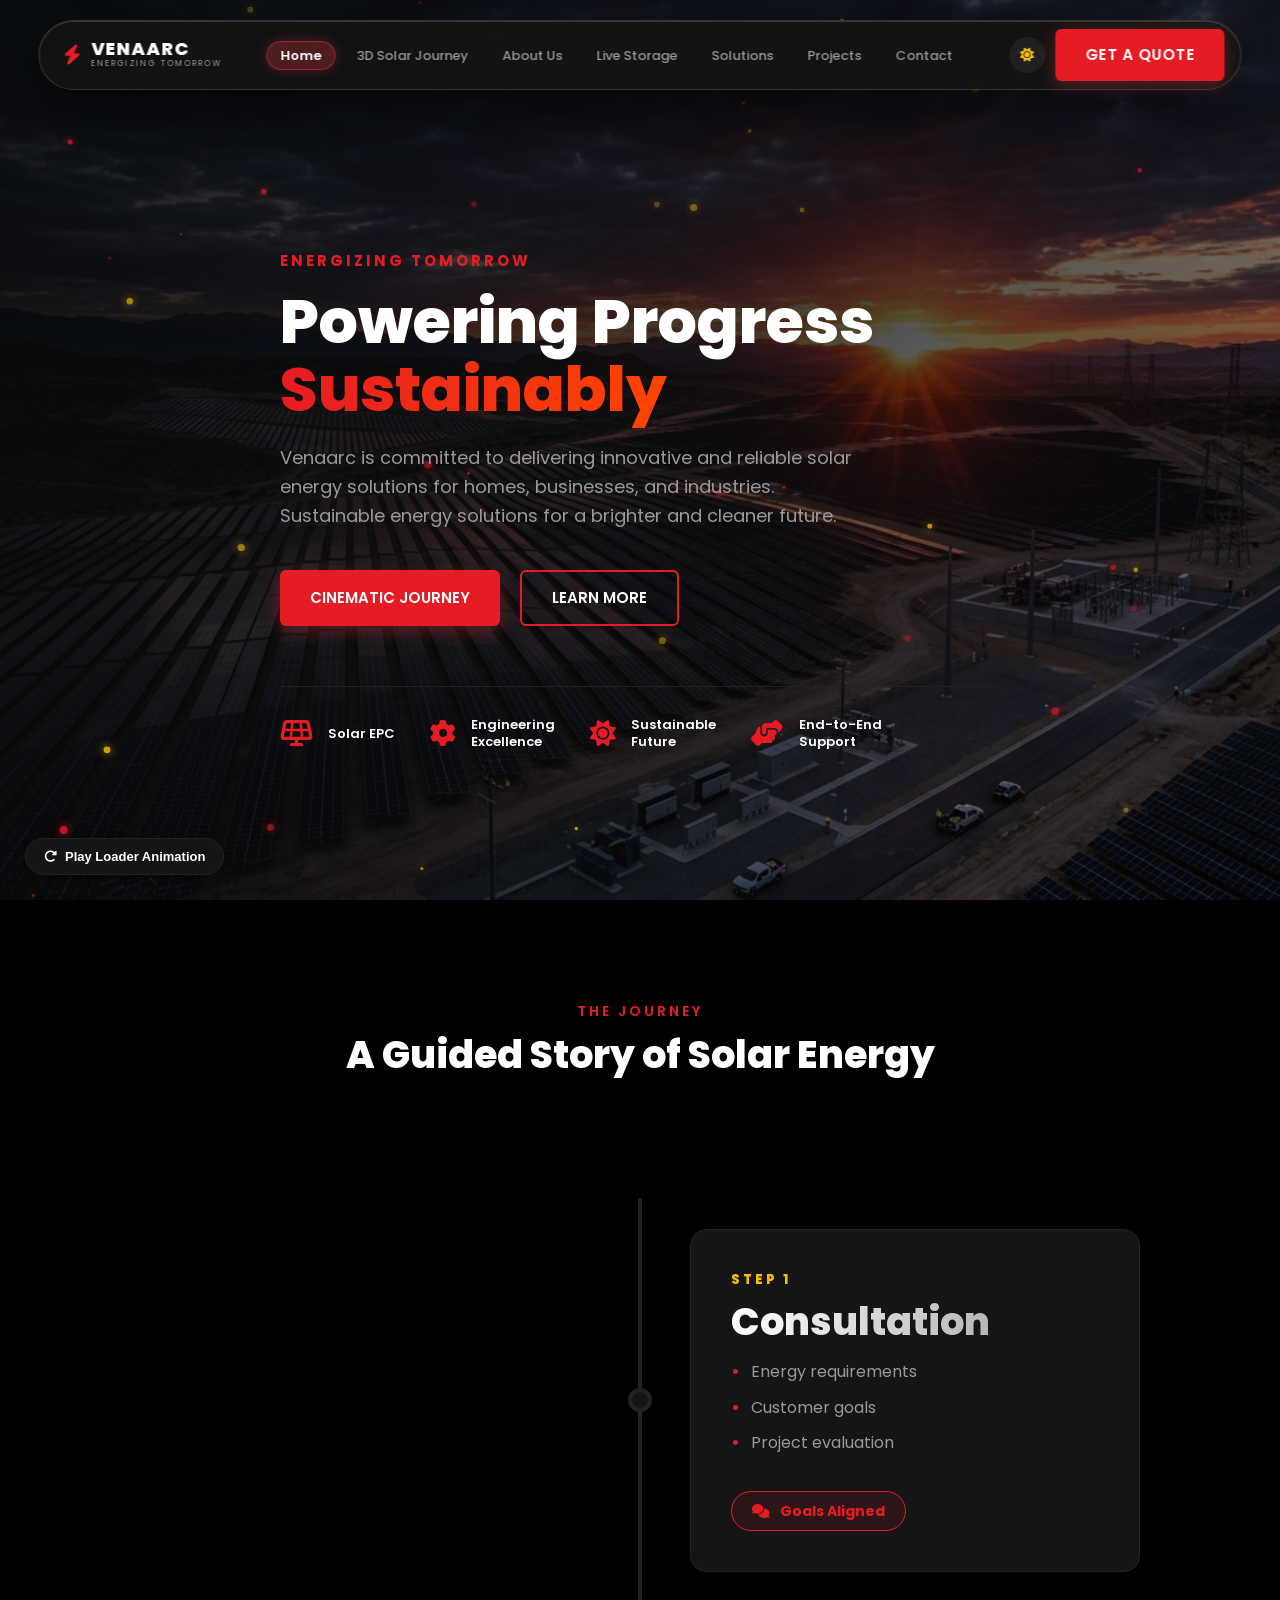
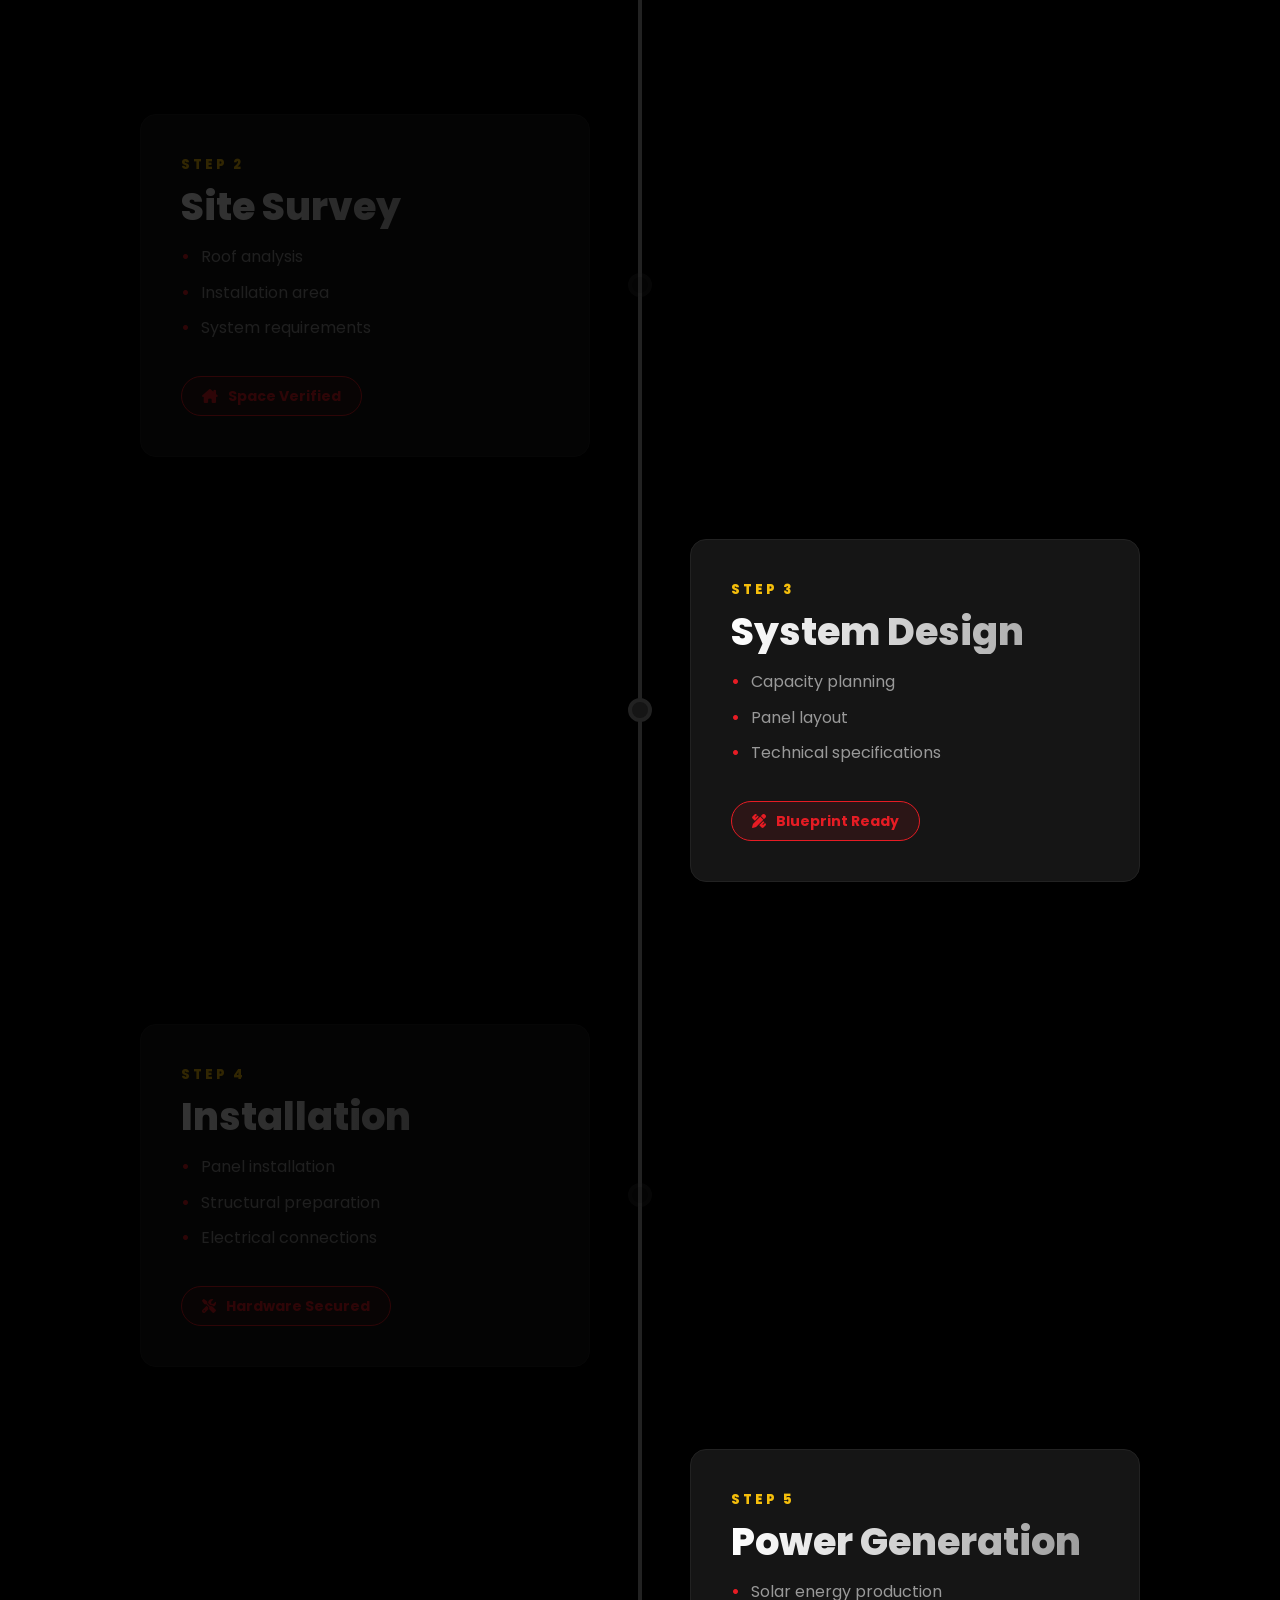
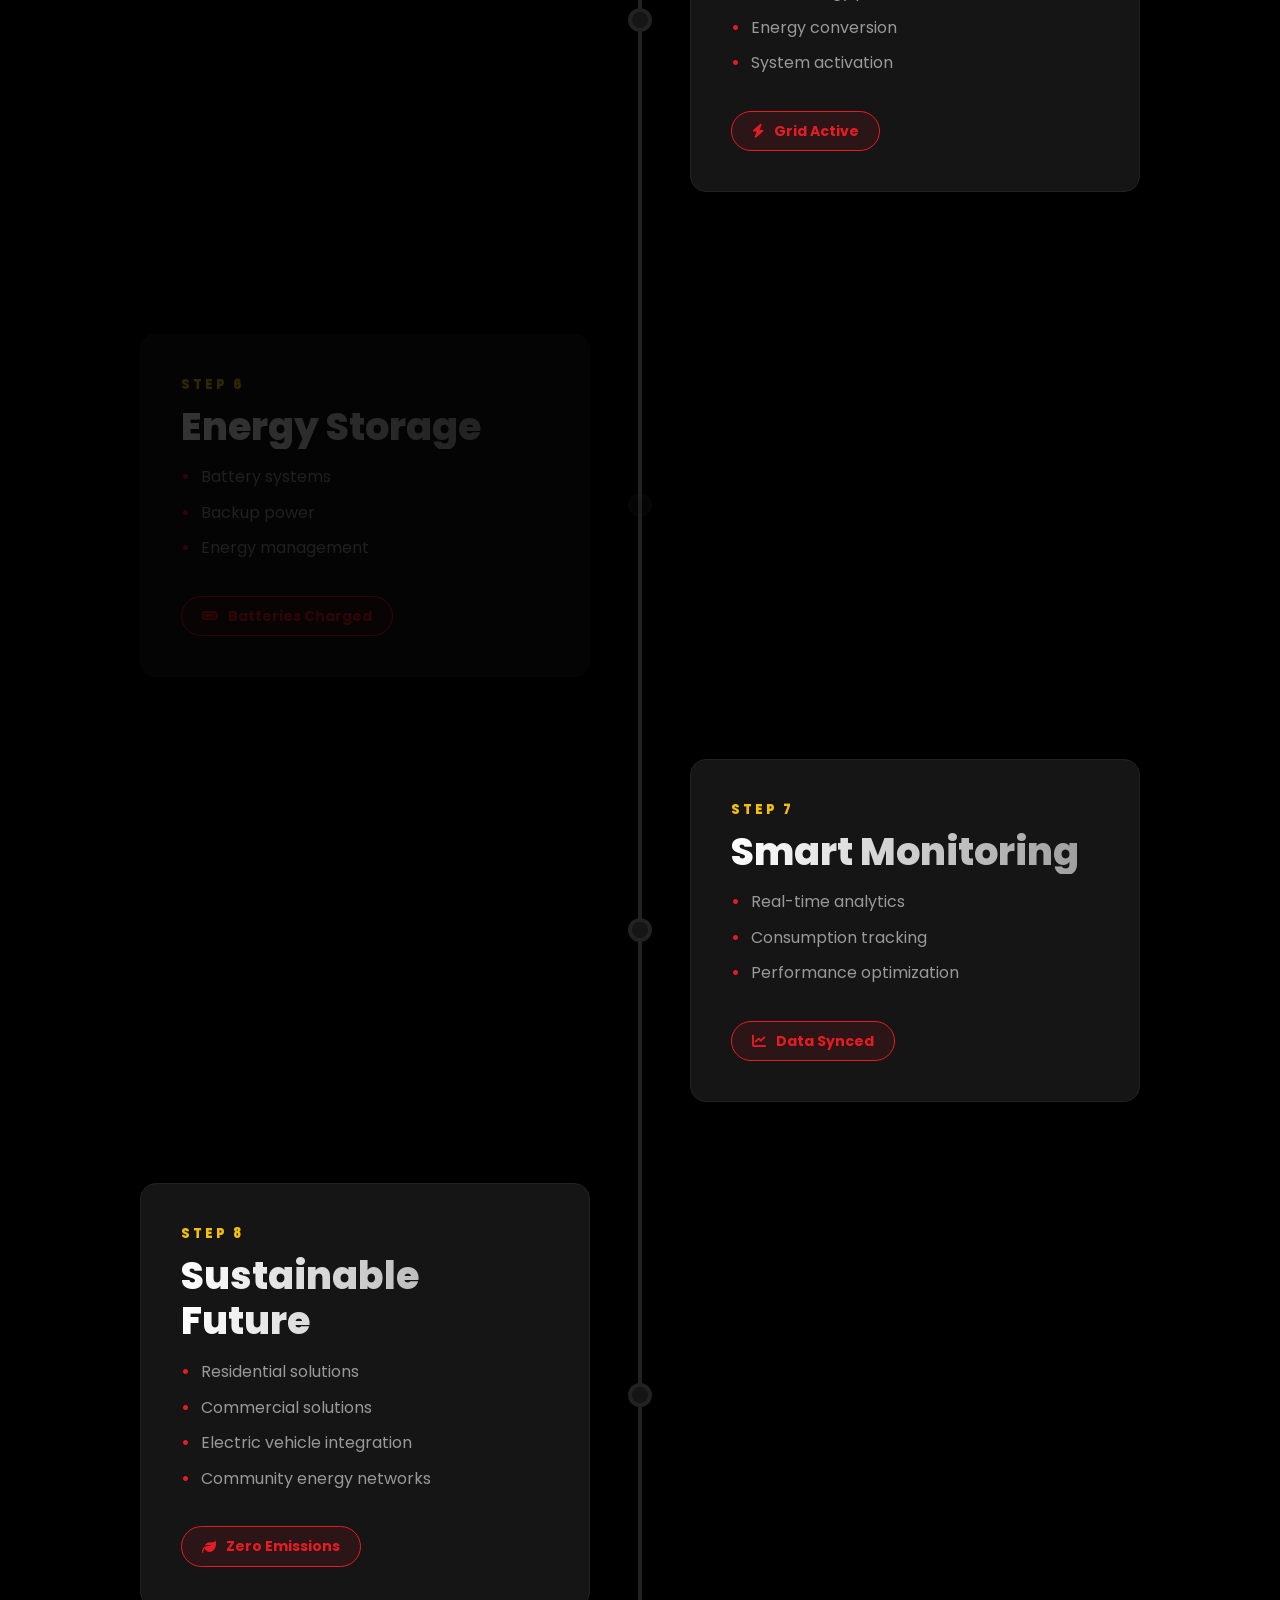
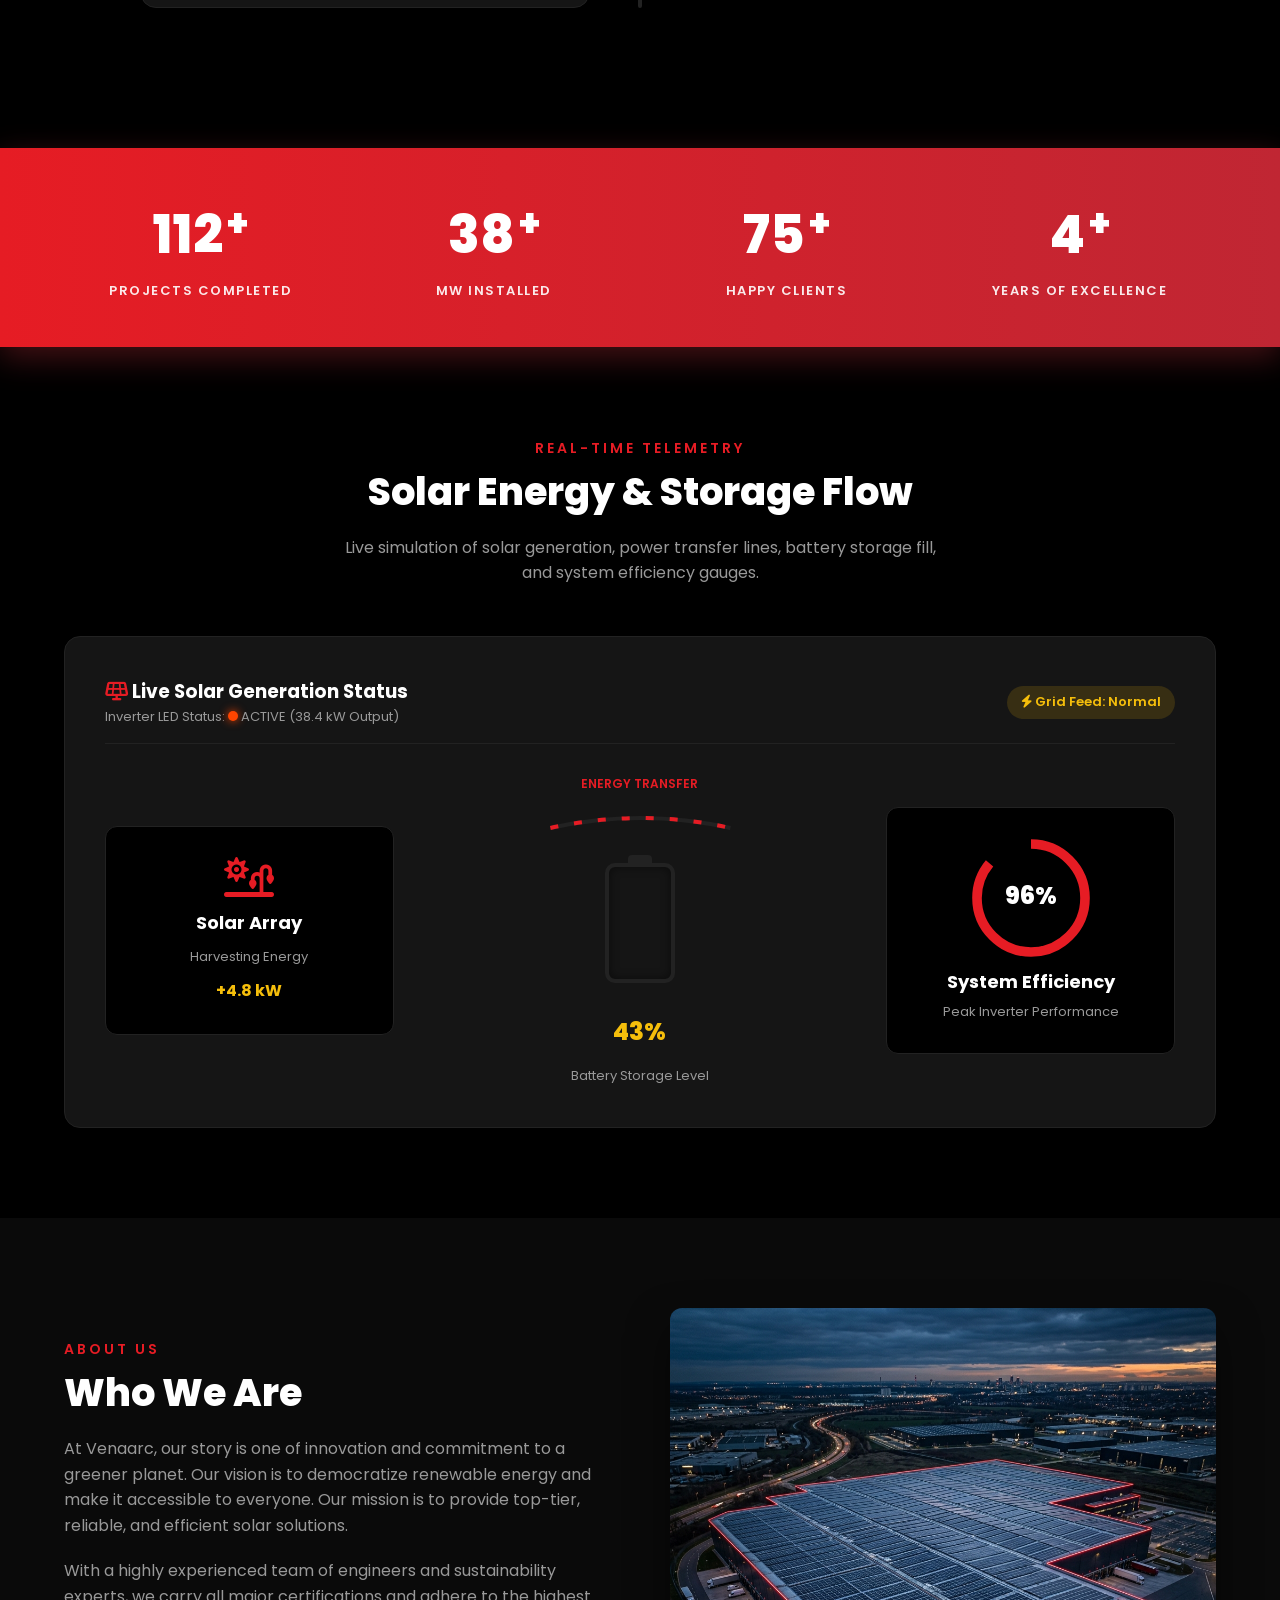
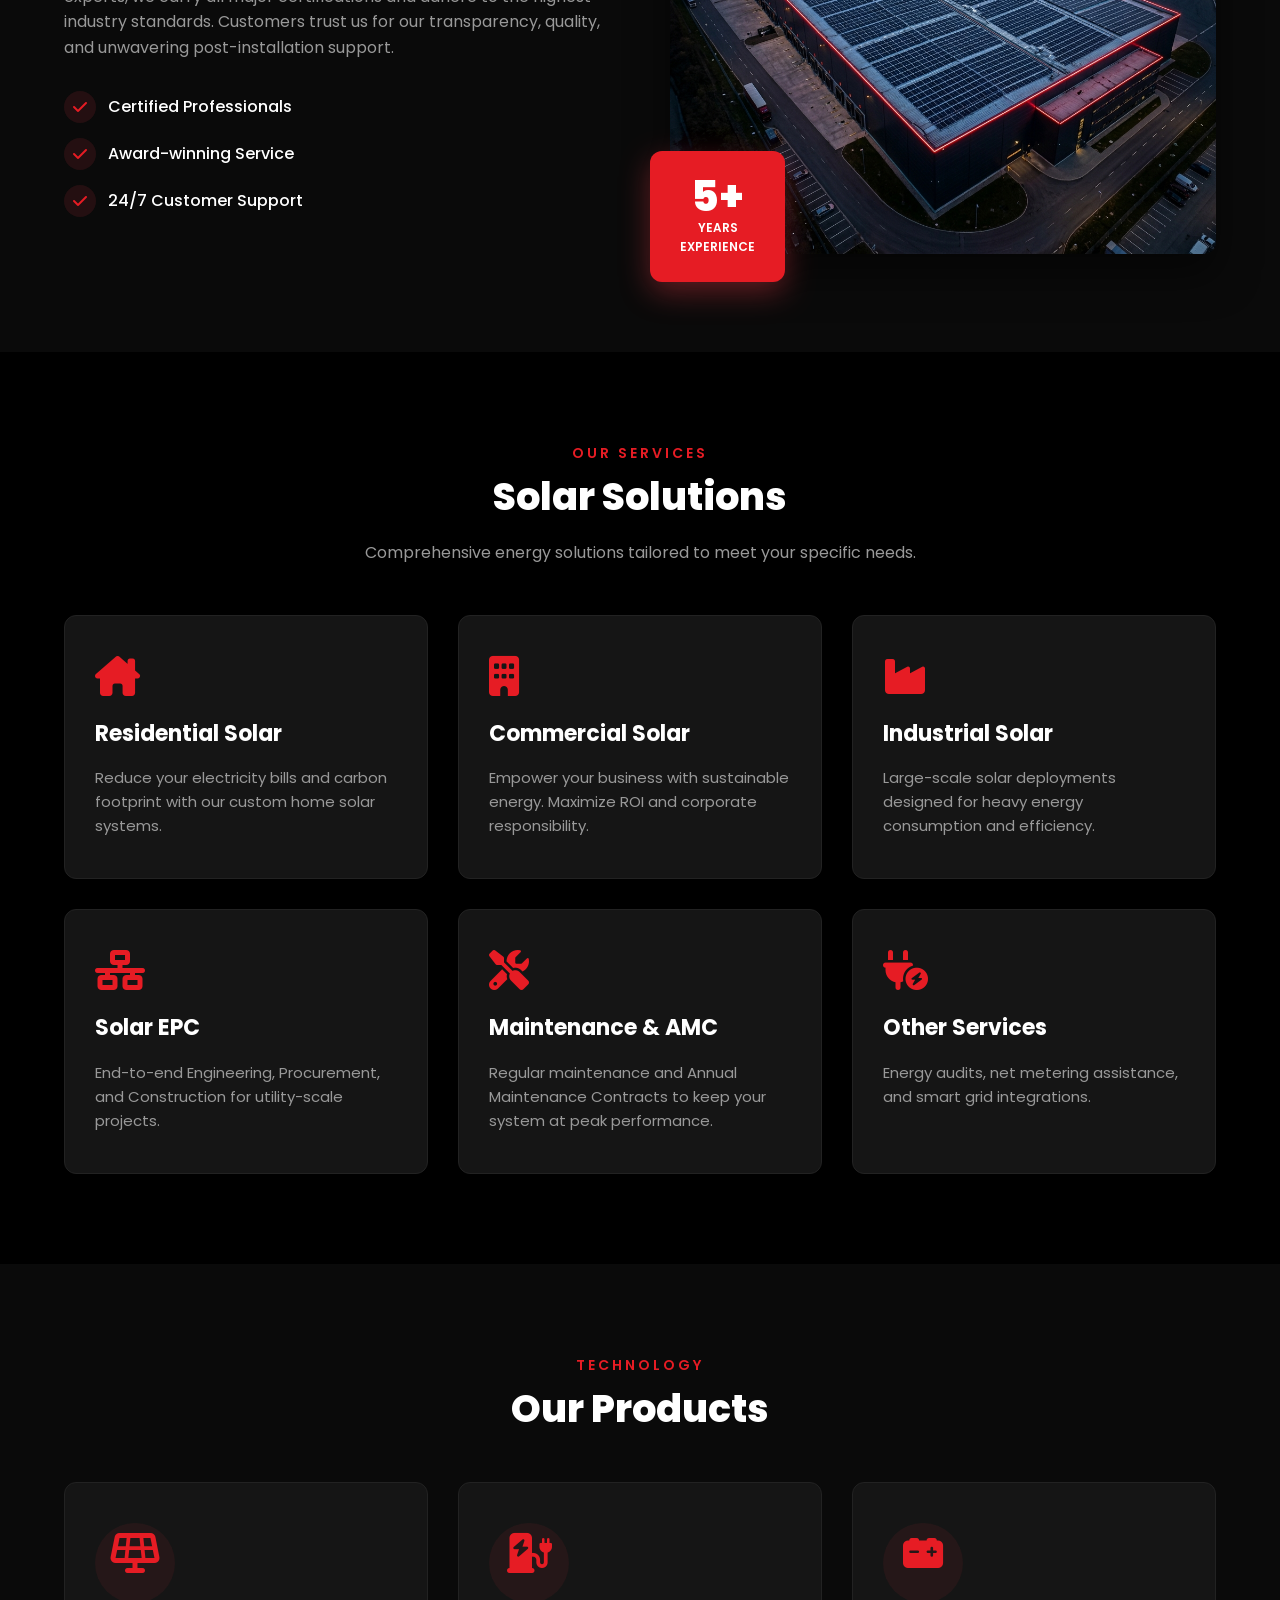
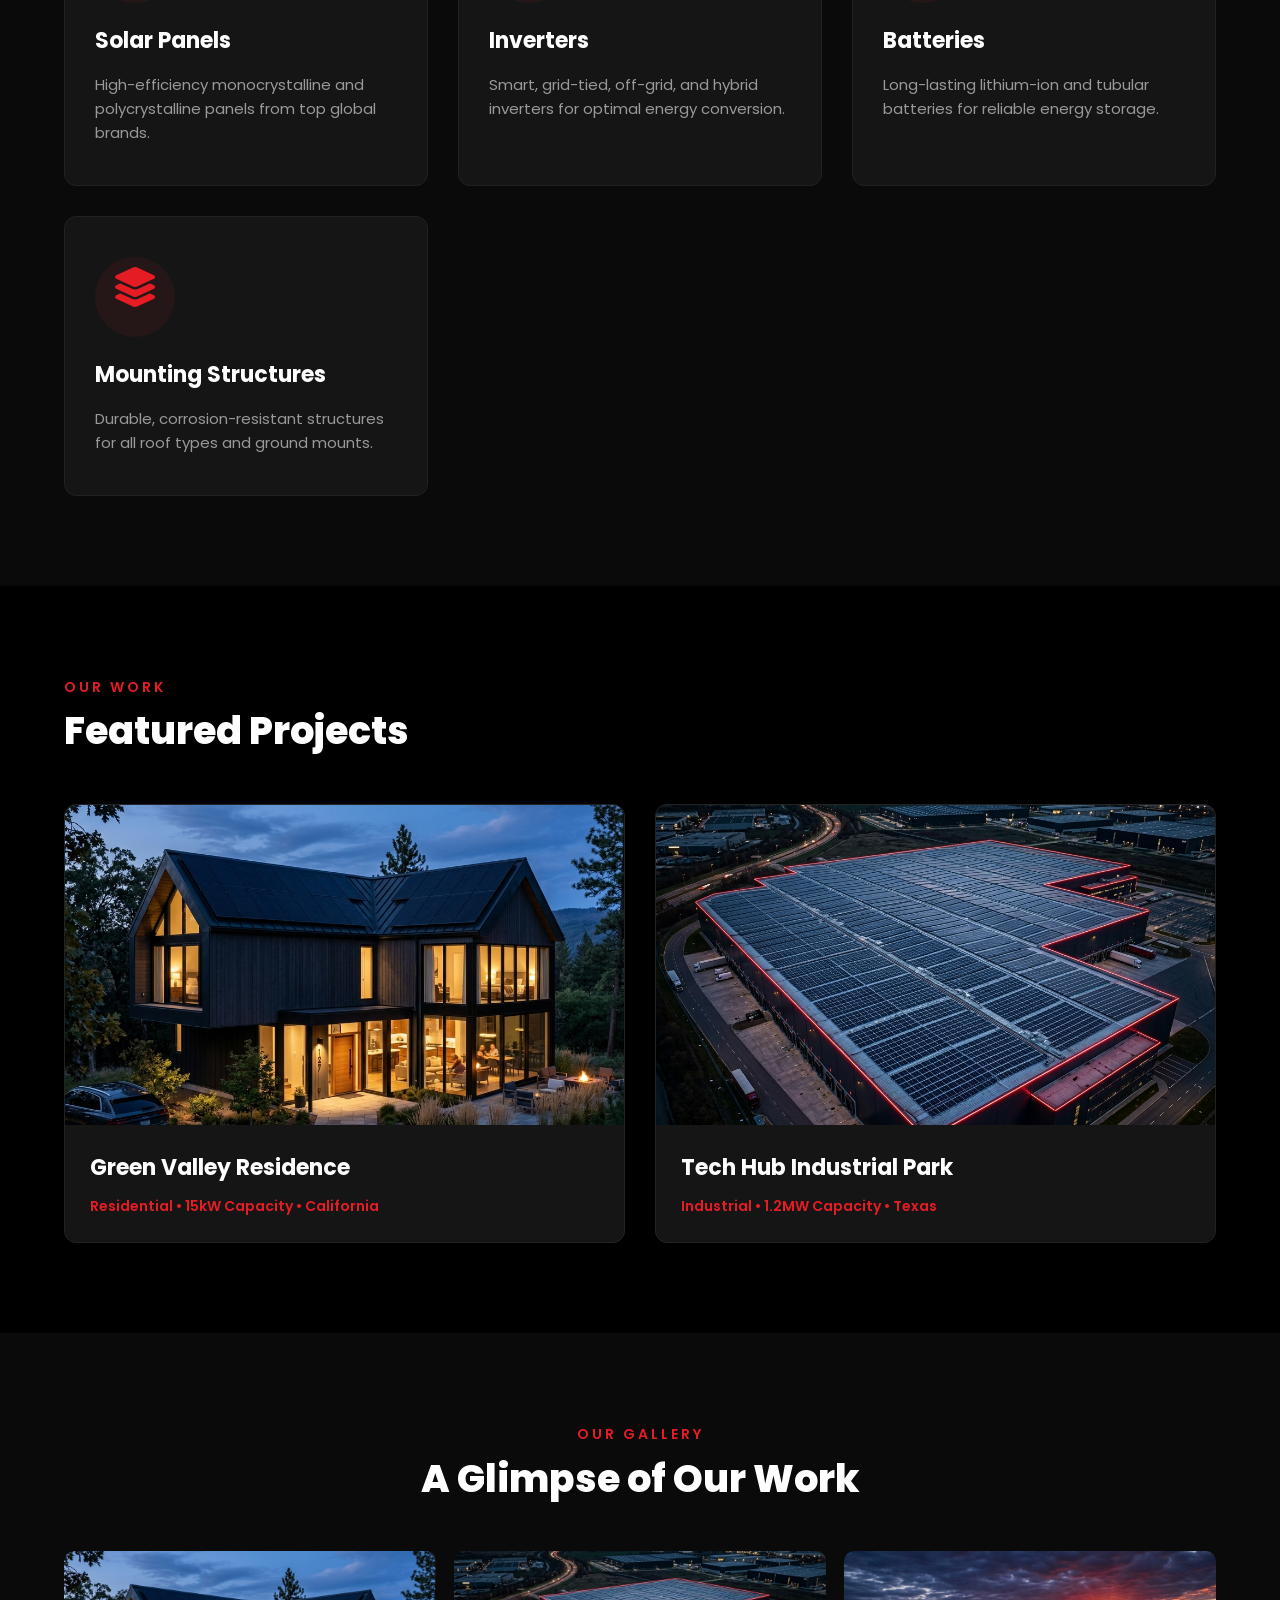
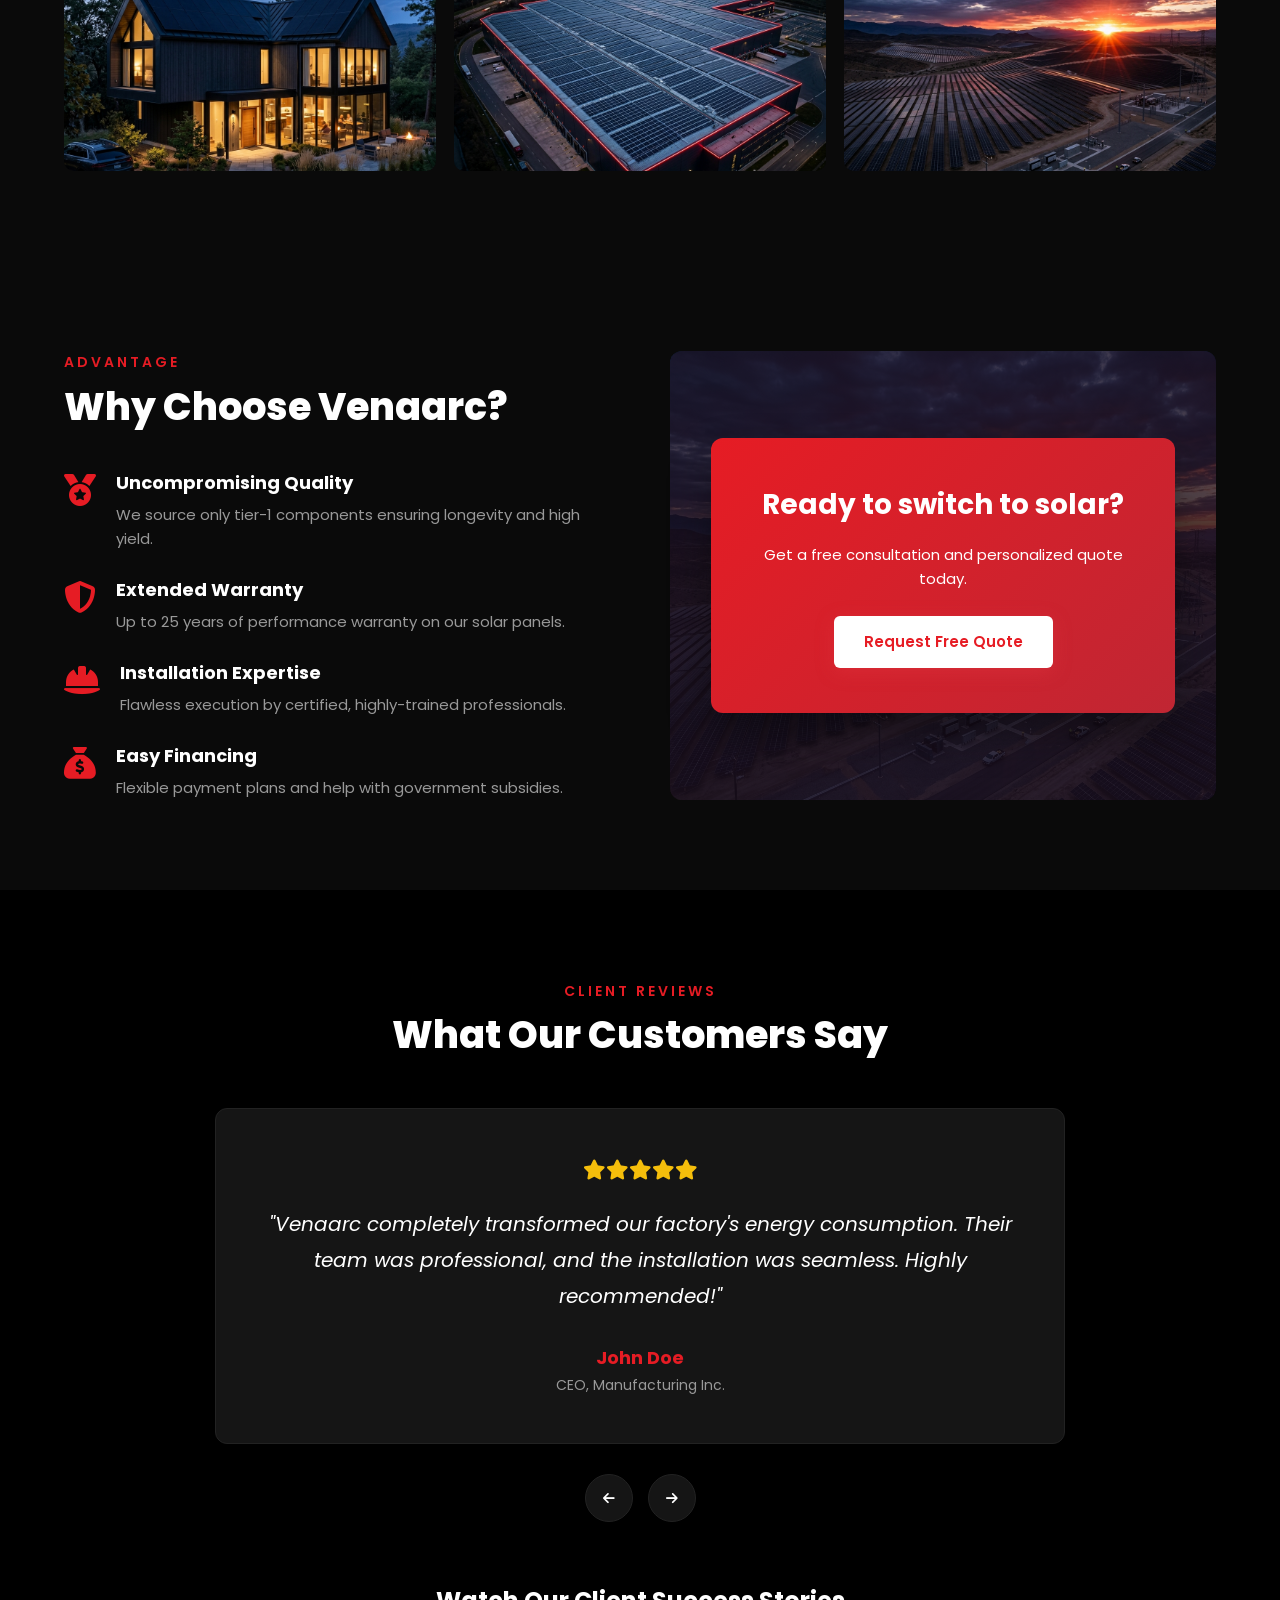
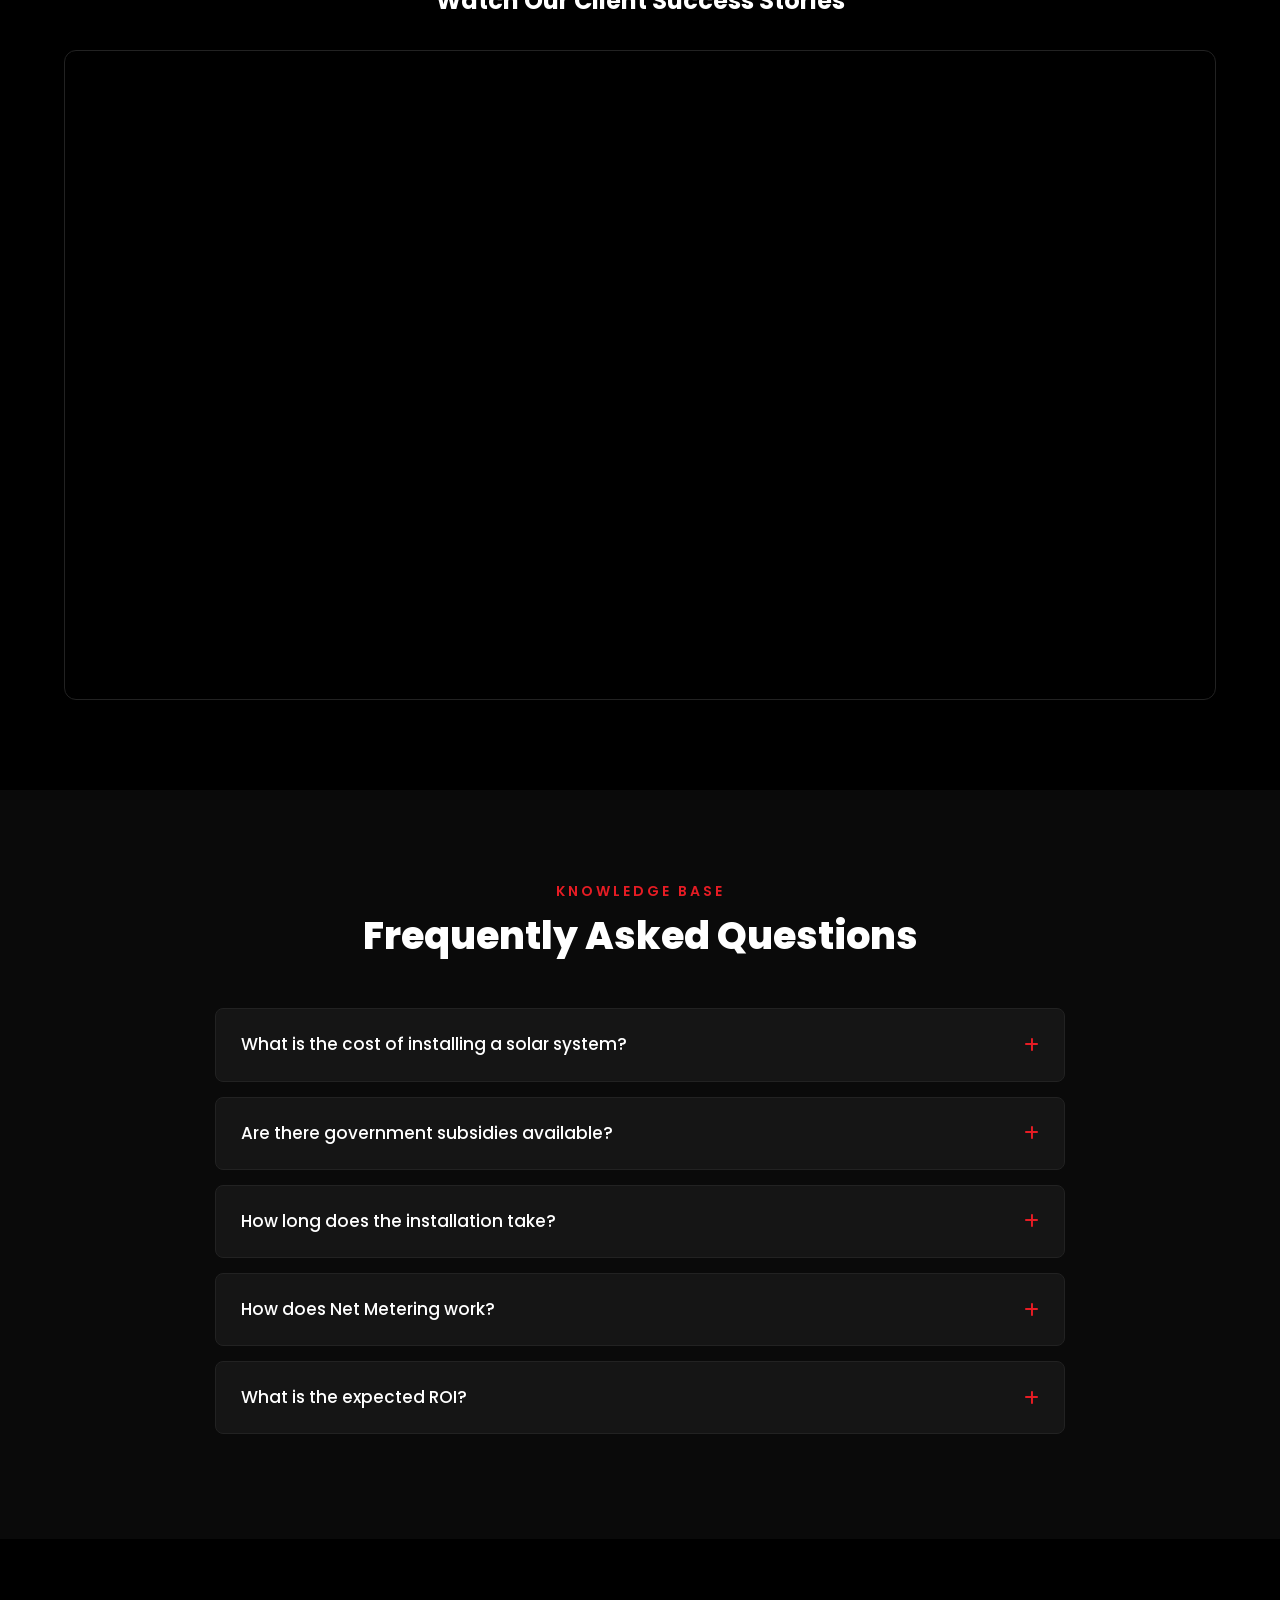
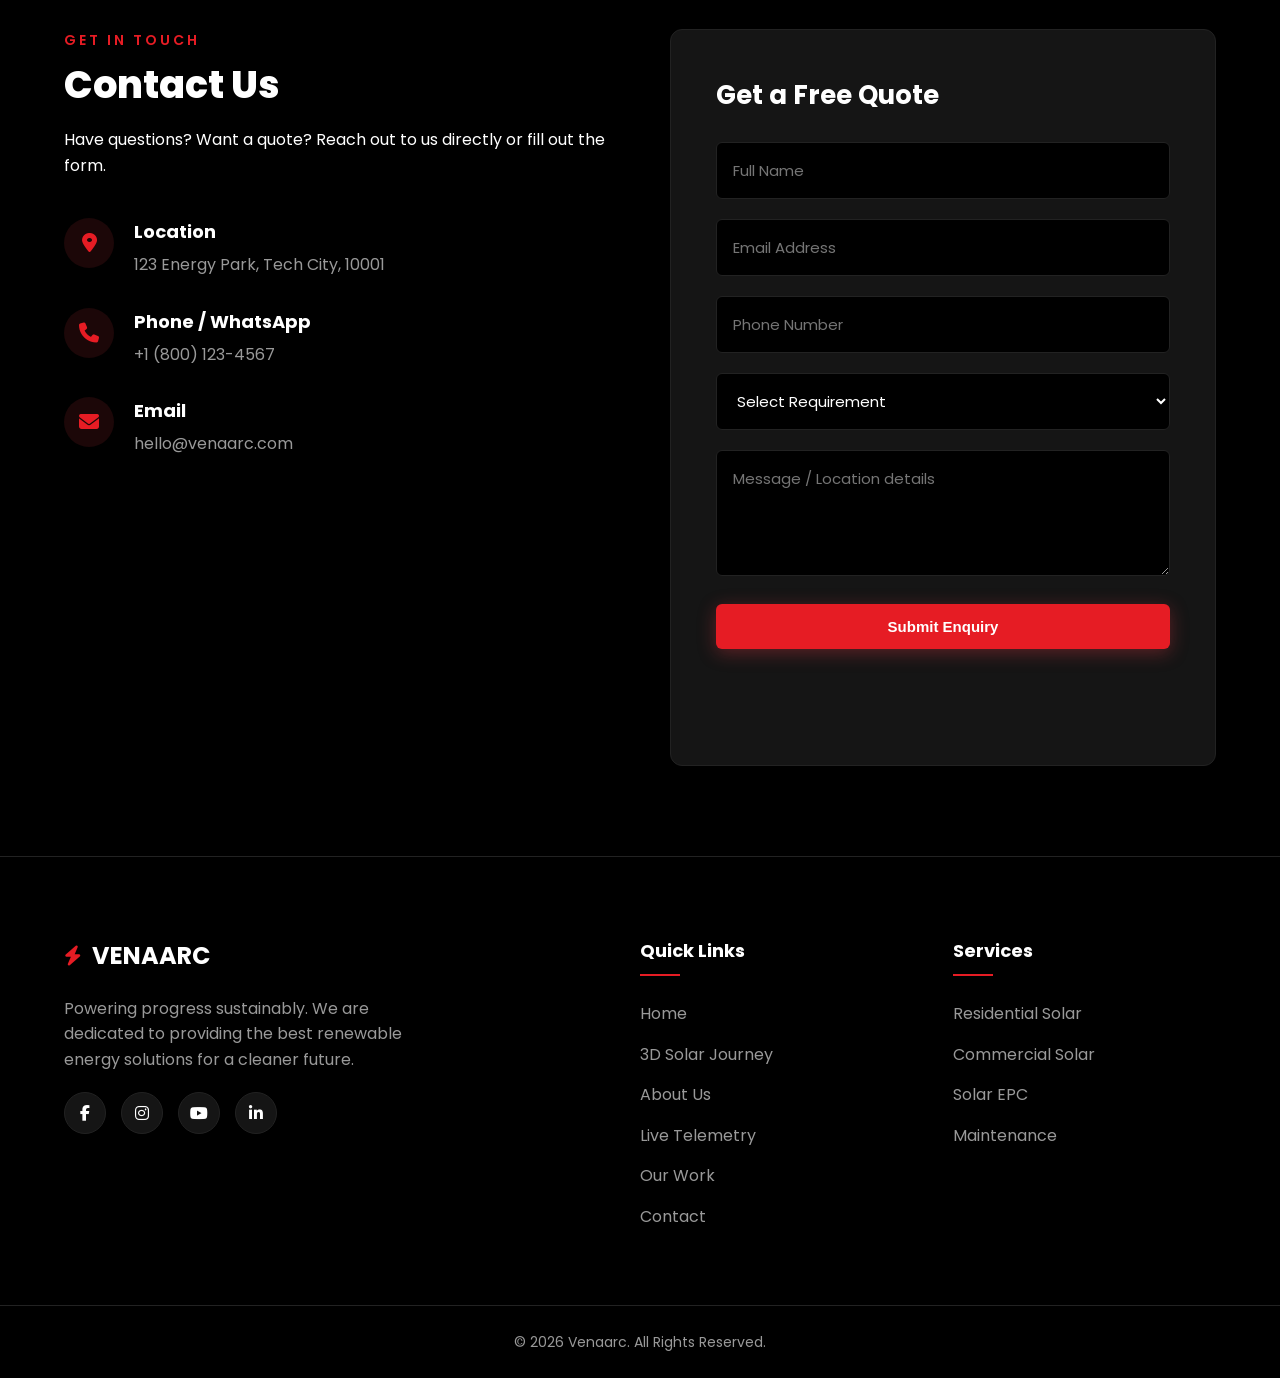
==== commit 07146963: "Implement interactive solar timeline section with detailed steps and progress indicators" ====
--- a/index.html
+++ b/index.html
@@ -135,40 +135,178 @@
         </div>
     </section>
 
-    <!-- CINEMATIC 3D SOLAR SCROLL JOURNEY SECTION (3 SCENES ONLY) -->
-    <section id="journey" class="cinematic-journey-wrapper">
-        <div class="cinematic-sticky-box">
-            <!-- 3D Render Canvas -->
-            <canvas id="cinematic-canvas"></canvas>
-
-            <!-- Dynamic Scene Content Overlay -->
-            <div class="cinematic-overlay-content">
-                <div class="cinematic-header-badge">
-                    <i class="fa-solid fa-clapperboard"></i> 3D SCROLL EXPERIENCE
-                </div>
-
-                <div class="scene-text-container" id="scene-card">
-                    <div class="scene-step-num" id="scene-step-lbl">SCENE 1 OF 3</div>
-                    <h2 class="scene-title" id="scene-title-txt">Scene 1: The Sunrise</h2>
-                    <p class="scene-description" id="scene-desc-txt">The journey begins as a warm, radiant horizon glow
-                        illuminates the landscape in dusk-to-dawn transition.</p>
-                    <div class="scene-stat-badge" id="scene-stat-txt">
-                        <i class="fa-solid fa-sun"></i> Solar Irradiance: 1,000 W/m²
-                    </div>
-                </div>
-
-                <div class="scene-progress-bar-container">
-                    <div class="scene-steps-indicators">
-                        <span class="step-indicator active" id="ind-1">1. Sunrise</span>
-                        <span class="step-indicator" id="ind-2">2. Energy Harvest</span>
-                        <span class="step-indicator" id="ind-3">3. Sustainable Future</span>
-                    </div>
-                    <div class="scene-progress-track">
-                        <div class="scene-progress-fill" id="scene-progress-fill"></div>
-                    </div>
-                    <div class="scroll-prompt-down">
-                        <i class="fa-solid fa-chevron-down"></i> Scroll down to control the 3D energy story
-                    </div>
+    <!-- INTERACTIVE SOLAR TIMELINE SECTION -->
+    <section id="timeline" class="interactive-timeline">
+        <div class="container">
+            <div class="section-header text-center">
+                <h4 class="section-subtitle">THE JOURNEY</h4>
+                <h2 class="section-title">A Guided Story of Solar Energy</h2>
+            </div>
+            
+            <div class="timeline-wrapper">
+                <div class="timeline-progress-line">
+                    <div class="timeline-progress-fill" id="timeline-progress-fill"></div>
+                </div>
+                
+                <!-- Step 1 -->
+                <div class="timeline-step" data-index="0">
+                    <div class="timeline-content">
+                        <div class="scene-step-num">STEP 1</div>
+                        <h2 class="scene-title">Consultation</h2>
+                        <ul class="scene-description-list">
+                            <li>Energy requirements</li>
+                            <li>Customer goals</li>
+                            <li>Project evaluation</li>
+                        </ul>
+                        <div class="scene-stat-badge">
+                            <i class="fa-solid fa-comments"></i> Goals Aligned
+                        </div>
+                    </div>
+                    <div class="timeline-center-node">
+                        <div class="milestone-node"></div>
+                    </div>
+                    <div class="timeline-empty"></div>
+                </div>
+
+                <!-- Step 2 -->
+                <div class="timeline-step" data-index="1">
+                    <div class="timeline-content">
+                        <div class="scene-step-num">STEP 2</div>
+                        <h2 class="scene-title">Site Survey</h2>
+                        <ul class="scene-description-list">
+                            <li>Roof analysis</li>
+                            <li>Installation area</li>
+                            <li>System requirements</li>
+                        </ul>
+                        <div class="scene-stat-badge">
+                            <i class="fa-solid fa-house-chimney"></i> Space Verified
+                        </div>
+                    </div>
+                    <div class="timeline-center-node">
+                        <div class="milestone-node"></div>
+                    </div>
+                    <div class="timeline-empty"></div>
+                </div>
+
+                <!-- Step 3 -->
+                <div class="timeline-step" data-index="2">
+                    <div class="timeline-content">
+                        <div class="scene-step-num">STEP 3</div>
+                        <h2 class="scene-title">System Design</h2>
+                        <ul class="scene-description-list">
+                            <li>Capacity planning</li>
+                            <li>Panel layout</li>
+                            <li>Technical specifications</li>
+                        </ul>
+                        <div class="scene-stat-badge">
+                            <i class="fa-solid fa-pen-ruler"></i> Blueprint Ready
+                        </div>
+                    </div>
+                    <div class="timeline-center-node">
+                        <div class="milestone-node"></div>
+                    </div>
+                    <div class="timeline-empty"></div>
+                </div>
+
+                <!-- Step 4 -->
+                <div class="timeline-step" data-index="3">
+                    <div class="timeline-content">
+                        <div class="scene-step-num">STEP 4</div>
+                        <h2 class="scene-title">Installation</h2>
+                        <ul class="scene-description-list">
+                            <li>Panel installation</li>
+                            <li>Structural preparation</li>
+                            <li>Electrical connections</li>
+                        </ul>
+                        <div class="scene-stat-badge">
+                            <i class="fa-solid fa-screwdriver-wrench"></i> Hardware Secured
+                        </div>
+                    </div>
+                    <div class="timeline-center-node">
+                        <div class="milestone-node"></div>
+                    </div>
+                    <div class="timeline-empty"></div>
+                </div>
+
+                <!-- Step 5 -->
+                <div class="timeline-step" data-index="4">
+                    <div class="timeline-content">
+                        <div class="scene-step-num">STEP 5</div>
+                        <h2 class="scene-title">Power Generation</h2>
+                        <ul class="scene-description-list">
+                            <li>Solar energy production</li>
+                            <li>Energy conversion</li>
+                            <li>System activation</li>
+                        </ul>
+                        <div class="scene-stat-badge">
+                            <i class="fa-solid fa-bolt"></i> Grid Active
+                        </div>
+                    </div>
+                    <div class="timeline-center-node">
+                        <div class="milestone-node"></div>
+                    </div>
+                    <div class="timeline-empty"></div>
+                </div>
+
+                <!-- Step 6 -->
+                <div class="timeline-step" data-index="5">
+                    <div class="timeline-content">
+                        <div class="scene-step-num">STEP 6</div>
+                        <h2 class="scene-title">Energy Storage</h2>
+                        <ul class="scene-description-list">
+                            <li>Battery systems</li>
+                            <li>Backup power</li>
+                            <li>Energy management</li>
+                        </ul>
+                        <div class="scene-stat-badge">
+                            <i class="fa-solid fa-battery-full"></i> Batteries Charged
+                        </div>
+                    </div>
+                    <div class="timeline-center-node">
+                        <div class="milestone-node"></div>
+                    </div>
+                    <div class="timeline-empty"></div>
+                </div>
+
+                <!-- Step 7 -->
+                <div class="timeline-step" data-index="6">
+                    <div class="timeline-content">
+                        <div class="scene-step-num">STEP 7</div>
+                        <h2 class="scene-title">Smart Monitoring</h2>
+                        <ul class="scene-description-list">
+                            <li>Real-time analytics</li>
+                            <li>Consumption tracking</li>
+                            <li>Performance optimization</li>
+                        </ul>
+                        <div class="scene-stat-badge">
+                            <i class="fa-solid fa-chart-line"></i> Data Synced
+                        </div>
+                    </div>
+                    <div class="timeline-center-node">
+                        <div class="milestone-node"></div>
+                    </div>
+                    <div class="timeline-empty"></div>
+                </div>
+
+                <!-- Step 8 -->
+                <div class="timeline-step" data-index="7">
+                    <div class="timeline-content">
+                        <div class="scene-step-num">STEP 8</div>
+                        <h2 class="scene-title">Sustainable Future</h2>
+                        <ul class="scene-description-list">
+                            <li>Residential solutions</li>
+                            <li>Commercial solutions</li>
+                            <li>Electric vehicle integration</li>
+                            <li>Community energy networks</li>
+                        </ul>
+                        <div class="scene-stat-badge">
+                            <i class="fa-solid fa-leaf"></i> Zero Emissions
+                        </div>
+                    </div>
+                    <div class="timeline-center-node">
+                        <div class="milestone-node"></div>
+                    </div>
+                    <div class="timeline-empty"></div>
                 </div>
             </div>
         </div>
--- a/style.css
+++ b/style.css
@@ -447,69 +447,101 @@
     cursor: pointer;
 }
 
-/* CINEMATIC SOLAR SCROLL ANIMATION SECTION (FAST 3-SCENE WRAPPER) */
-.cinematic-journey-wrapper {
-    position: relative;
-    height: 220vh;
-    background: var(--bg-darker);
-}
-
-.cinematic-sticky-box {
-    position: sticky;
-    top: 0;
-    left: 0;
-    width: 100%;
-    height: 100vh;
+/* INTERACTIVE TIMELINE SECTION */
+.interactive-timeline {
+    background-color: var(--bg-darker);
+    padding: 100px 0;
+    position: relative;
     overflow: hidden;
-    display: flex;
-    align-items: center;
-    justify-content: center;
-}
-
-#cinematic-canvas {
+}
+
+.timeline-wrapper {
+    position: relative;
+    max-width: 1000px;
+    margin: 80px auto 0;
+    padding: 40px 0;
+}
+
+.timeline-progress-line {
+    position: absolute;
+    top: 40px;
+    bottom: 40px;
+    left: 50%;
+    transform: translateX(-50%);
+    width: 4px;
+    background: var(--border-color);
+    border-radius: 4px;
+    z-index: 1;
+}
+
+.timeline-progress-fill {
     position: absolute;
     top: 0;
     left: 0;
     width: 100%;
-    height: 100%;
-    z-index: 1;
-}
-
-.cinematic-overlay-content {
-    position: relative;
-    z-index: 10;
-    width: 85%;
-    max-width: 1100px;
-    display: flex;
-    flex-direction: column;
+    height: 0%;
+    background: var(--primary-red);
+    border-radius: 4px;
+    transition: height 0.1s linear;
+}
+
+.timeline-step {
+    display: flex;
     justify-content: space-between;
-    height: 85vh;
-    pointer-events: none;
-}
-
-.cinematic-header-badge {
-    align-self: flex-start;
-    background: rgba(230, 57, 70, 0.15);
-    border: 1px solid var(--primary-red);
-    color: var(--primary-red);
-    padding: 8px 18px;
-    border-radius: 20px;
-    font-size: 13px;
-    font-weight: 700;
-    letter-spacing: 2px;
-    text-transform: uppercase;
-    backdrop-filter: blur(10px);
-}
-
-.scene-text-container {
-    text-align: center;
-    background: rgba(15, 15, 15, 0.85);
-    backdrop-filter: blur(15px);
+    align-items: center;
+    width: 100%;
+    min-height: 45vh;
+    opacity: 0.2;
+    transform: translateY(30px);
+    transition: all 0.6s cubic-bezier(0.25, 1, 0.5, 1);
+    position: relative;
+    z-index: 2;
+    margin-bottom: 50px;
+}
+
+.timeline-step:nth-child(even) {
+    flex-direction: row-reverse;
+}
+
+.timeline-step:last-child {
+    margin-bottom: 0;
+}
+
+.timeline-step.active {
+    opacity: 1;
+    transform: translateY(0);
+}
+
+.timeline-step.passed {
+    opacity: 0.5;
+    transform: translateY(0);
+}
+
+.timeline-content {
+    width: 45%;
+    padding: 40px;
+    background: var(--bg-card);
     border: 1px solid var(--border-color);
-    padding: 35px 40px;
     border-radius: 16px;
-    box-shadow: 0 20px 50px rgba(0, 0, 0, 0.7);
-    transition: opacity 0.4s ease, transform 0.4s ease;
+    box-shadow: 0 10px 30px rgba(0,0,0,0.5);
+    transition: all 0.6s ease;
+}
+
+.timeline-step.active .timeline-content {
+    box-shadow: 0 10px 40px rgba(230, 28, 36, 0.15);
+    border-color: rgba(230, 28, 36, 0.4);
+}
+
+.timeline-empty {
+    width: 45%;
+}
+
+.timeline-center-node {
+    width: 10%;
+    display: flex;
+    justify-content: center;
+    align-items: center;
+    position: relative;
 }
 
 .scene-step-num {
@@ -525,94 +557,84 @@
     font-size: 38px;
     font-weight: 800;
     line-height: 1.2;
-    margin-bottom: 12px;
-    background: linear-gradient(90deg, #FFFFFF, var(--text-light));
+    margin-bottom: 15px;
+    background: linear-gradient(90deg, var(--text-light), var(--text-muted));
     -webkit-background-clip: text;
     -webkit-text-fill-color: transparent;
-}
-
-.scene-description {
+    transition: all 0.6s ease;
+}
+
+.timeline-step.active .scene-title {
+    background: linear-gradient(90deg, var(--primary-red), #FFF);
+    -webkit-background-clip: text;
+    -webkit-text-fill-color: transparent;
+}
+
+.scene-description-list {
+    list-style: none;
+    margin: 0;
+    padding: 0;
+}
+
+.scene-description-list li {
     font-size: 16px;
     color: var(--text-muted);
-    max-width: 700px;
-    margin: 0 auto;
+    margin-bottom: 10px;
+    position: relative;
+    padding-left: 20px;
+}
+
+.scene-description-list li::before {
+    content: '•';
+    color: var(--primary-red);
+    position: absolute;
+    left: 0;
+    font-weight: bold;
 }
 
 .scene-stat-badge {
     display: inline-flex;
     align-items: center;
     gap: 10px;
-    margin-top: 18px;
-    background: rgba(230, 57, 70, 0.2);
+    margin-top: 25px;
+    background: rgba(230, 28, 36, 0.1);
     border: 1px solid var(--primary-red);
     padding: 8px 20px;
     border-radius: 30px;
     color: var(--primary-red);
     font-weight: 700;
-    font-size: 16px;
-}
-
-/* Scene Progress Navigation */
-.scene-progress-bar-container {
-    width: 100%;
-    display: flex;
-    flex-direction: column;
-    gap: 12px;
-    pointer-events: auto;
-}
-
-.scene-steps-indicators {
-    display: flex;
-    justify-content: space-between;
-}
-
-.step-indicator {
-    font-size: 12px;
-    font-weight: 600;
-    color: var(--text-muted);
-    transition: var(--transition);
-}
-
-.step-indicator.active {
-    color: var(--primary-red);
-    font-weight: 800;
-}
-
-.scene-progress-track {
-    width: 100%;
-    height: 6px;
-    background: rgba(255, 255, 255, 0.1);
-    border-radius: 10px;
-    overflow: hidden;
-}
-
-.scene-progress-fill {
-    height: 100%;
-    width: 0%;
-    background: linear-gradient(90deg, var(--solar-yellow), var(--accent-orange), var(--primary-red));
-    border-radius: 10px;
-    transition: width 0.1s linear;
-}
-
-.scroll-prompt-down {
-    text-align: center;
-    font-size: 12px;
-    letter-spacing: 2px;
-    color: var(--text-muted);
-    text-transform: uppercase;
-    animation: bounceDown 2s infinite;
-}
-
-@keyframes bounceDown {
-
-    0%,
-    100% {
-        transform: translateY(0);
-    }
-
-    50% {
-        transform: translateY(6px);
-    }
+    font-size: 14px;
+}
+
+.milestone-node {
+    width: 24px;
+    height: 24px;
+    background: var(--bg-card);
+    border: 4px solid var(--border-color);
+    border-radius: 50%;
+    z-index: 3;
+    transition: all 0.4s cubic-bezier(0.25, 1, 0.5, 1);
+}
+
+.timeline-step.active .milestone-node {
+    border-color: var(--primary-red);
+    background: var(--primary-red);
+    box-shadow: 0 0 20px var(--primary-red);
+    transform: scale(1.4);
+}
+
+.timeline-step.passed .milestone-node {
+    border-color: var(--primary-red);
+    background: var(--bg-dark);
+}
+
+@media (max-width: 992px) {
+    .timeline-progress-line { left: 20px; transform: none; }
+    .timeline-step { flex-direction: column !important; align-items: flex-start; padding-left: 50px; }
+    .timeline-content { width: 100%; padding: 25px; }
+    .scene-title { font-size: 28px; }
+    .timeline-empty { display: none; }
+    .timeline-center-node { position: absolute; left: 10px; top: 50%; transform: translateY(-50%); width: 24px; height: 24px; padding: 0; }
 }
 
 /* Utilities */
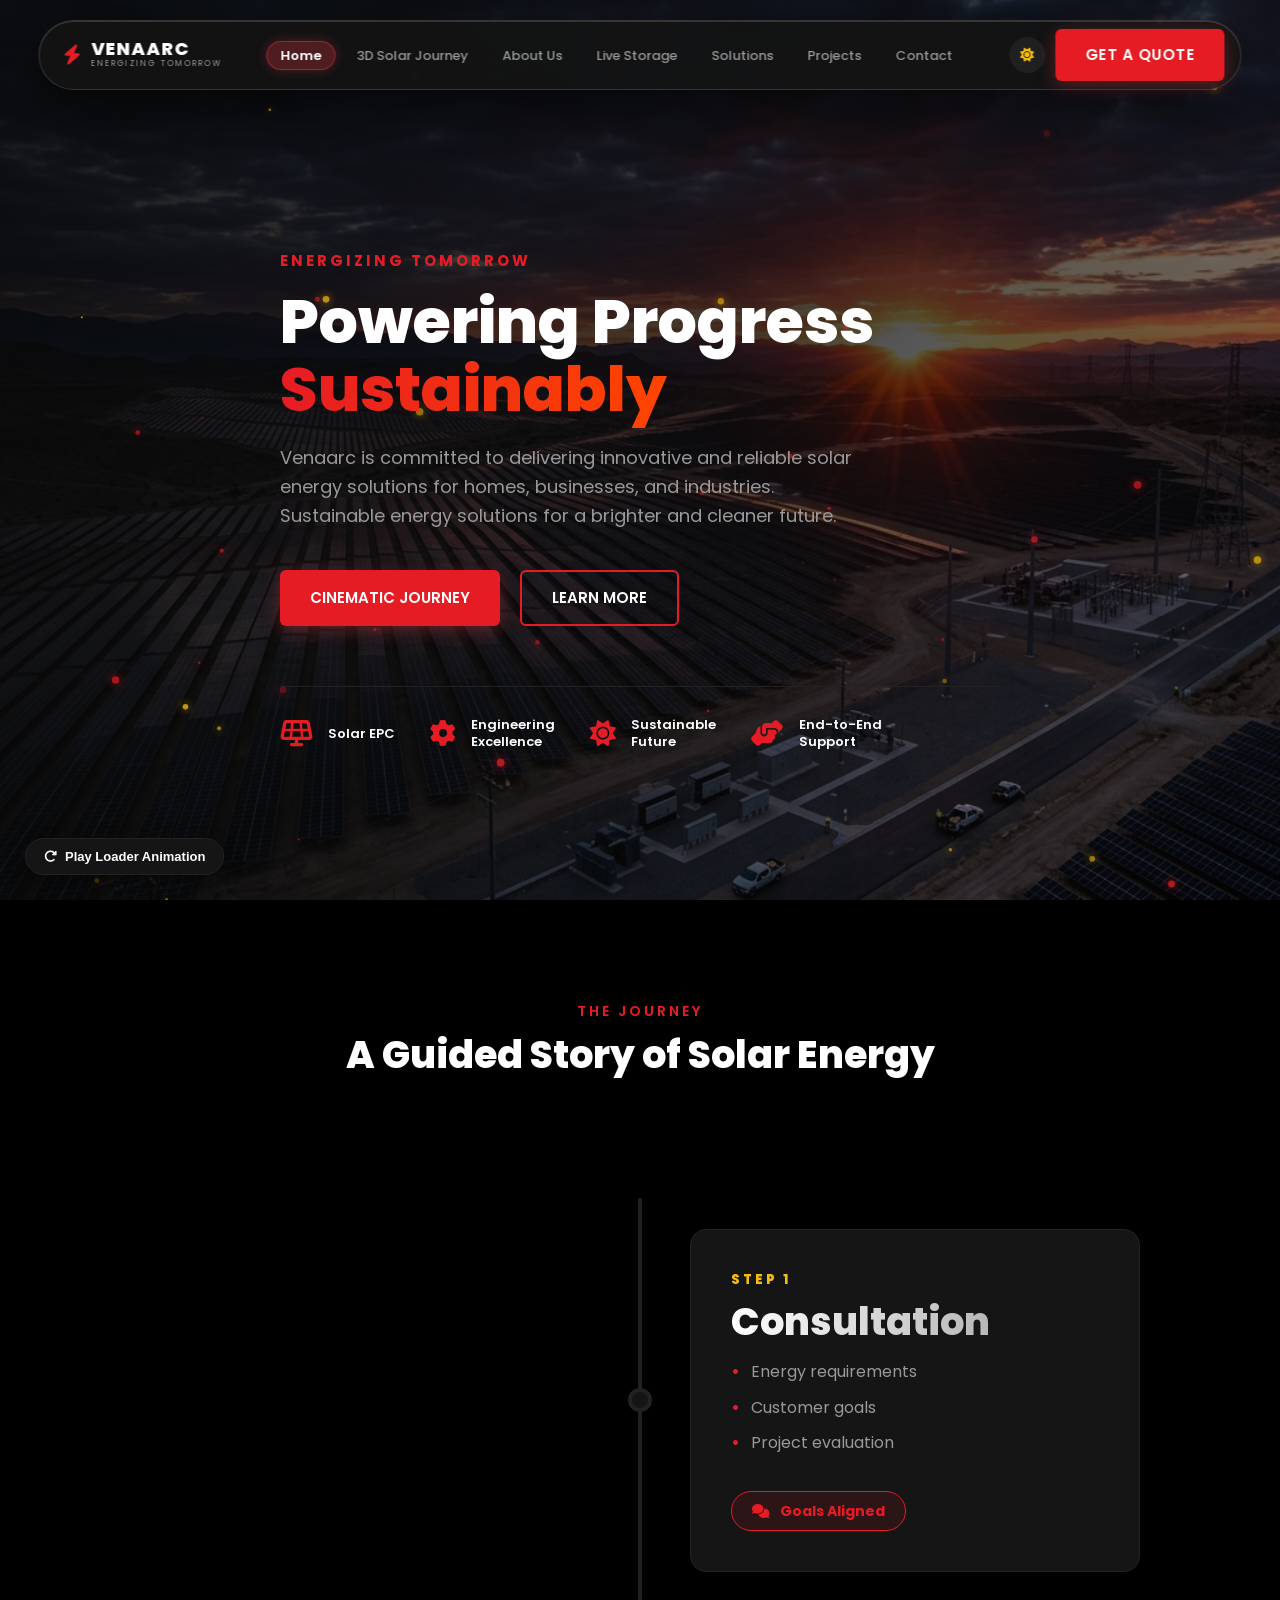
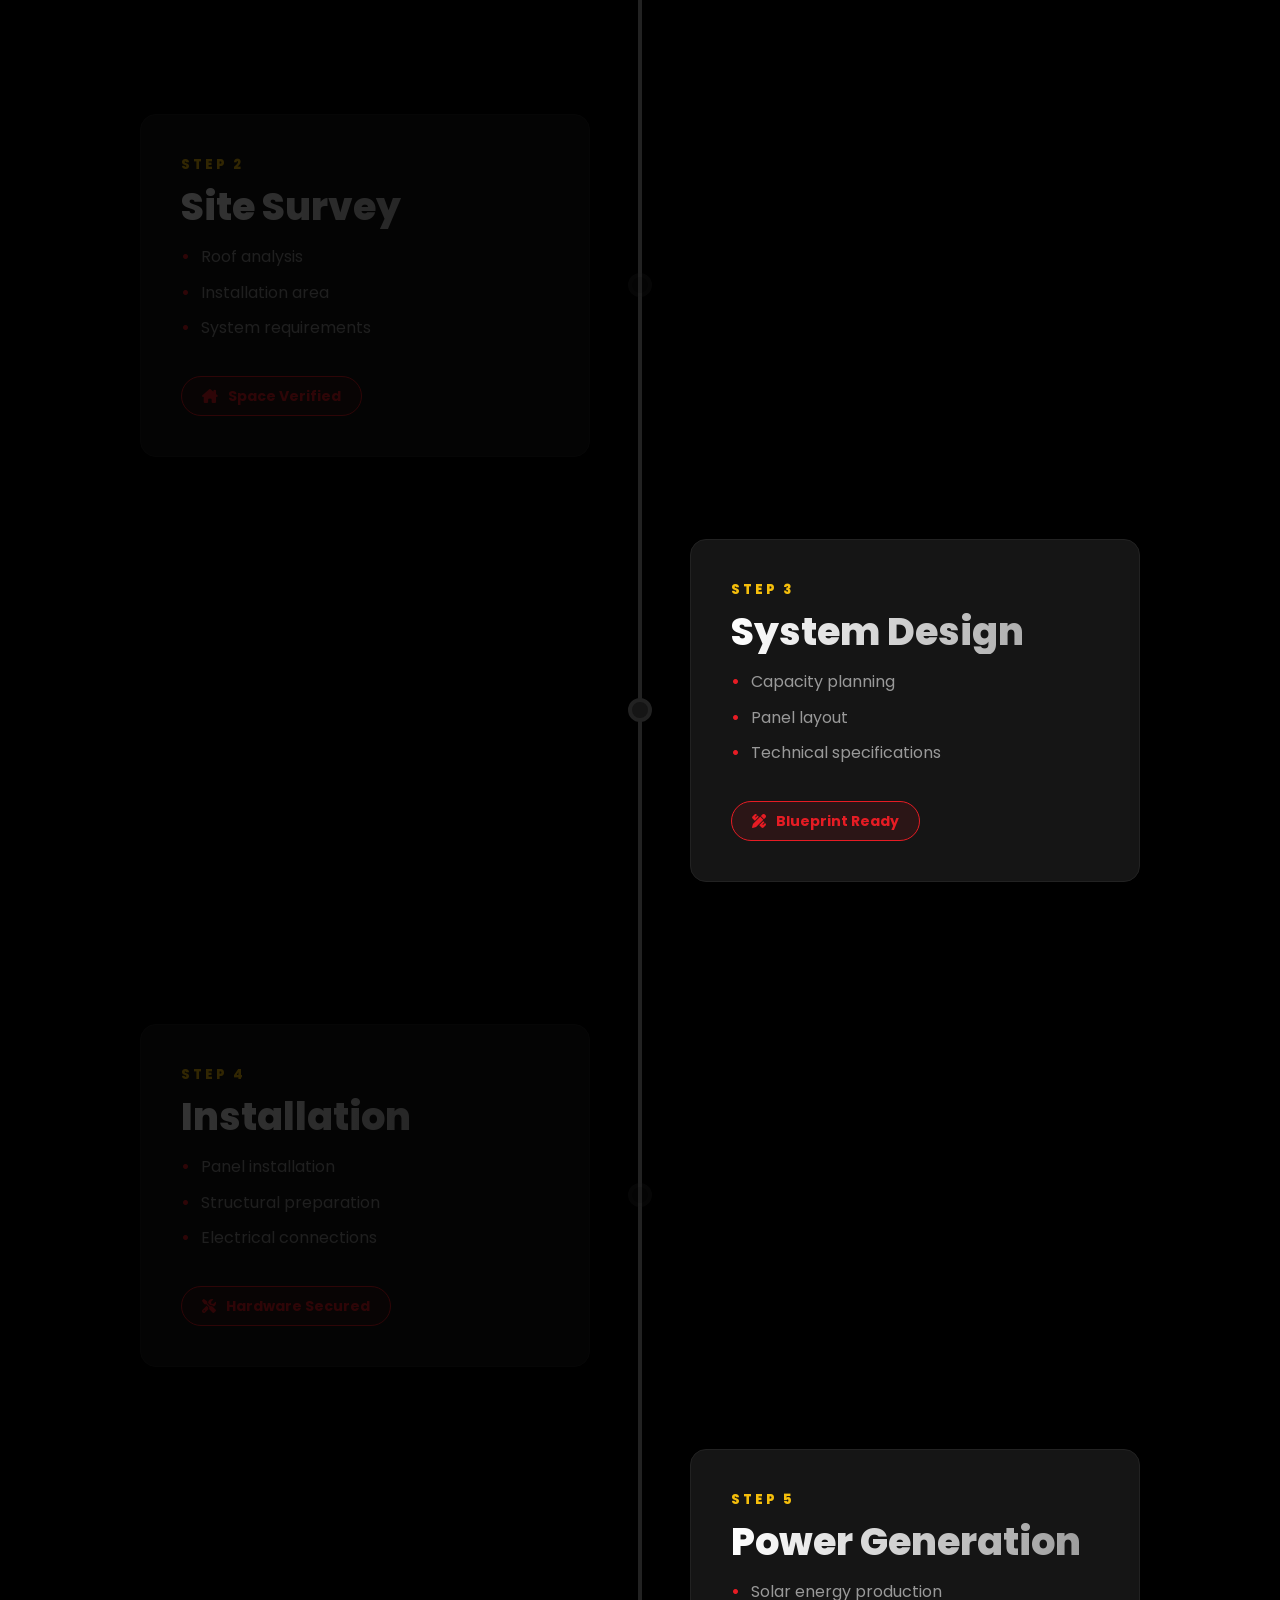
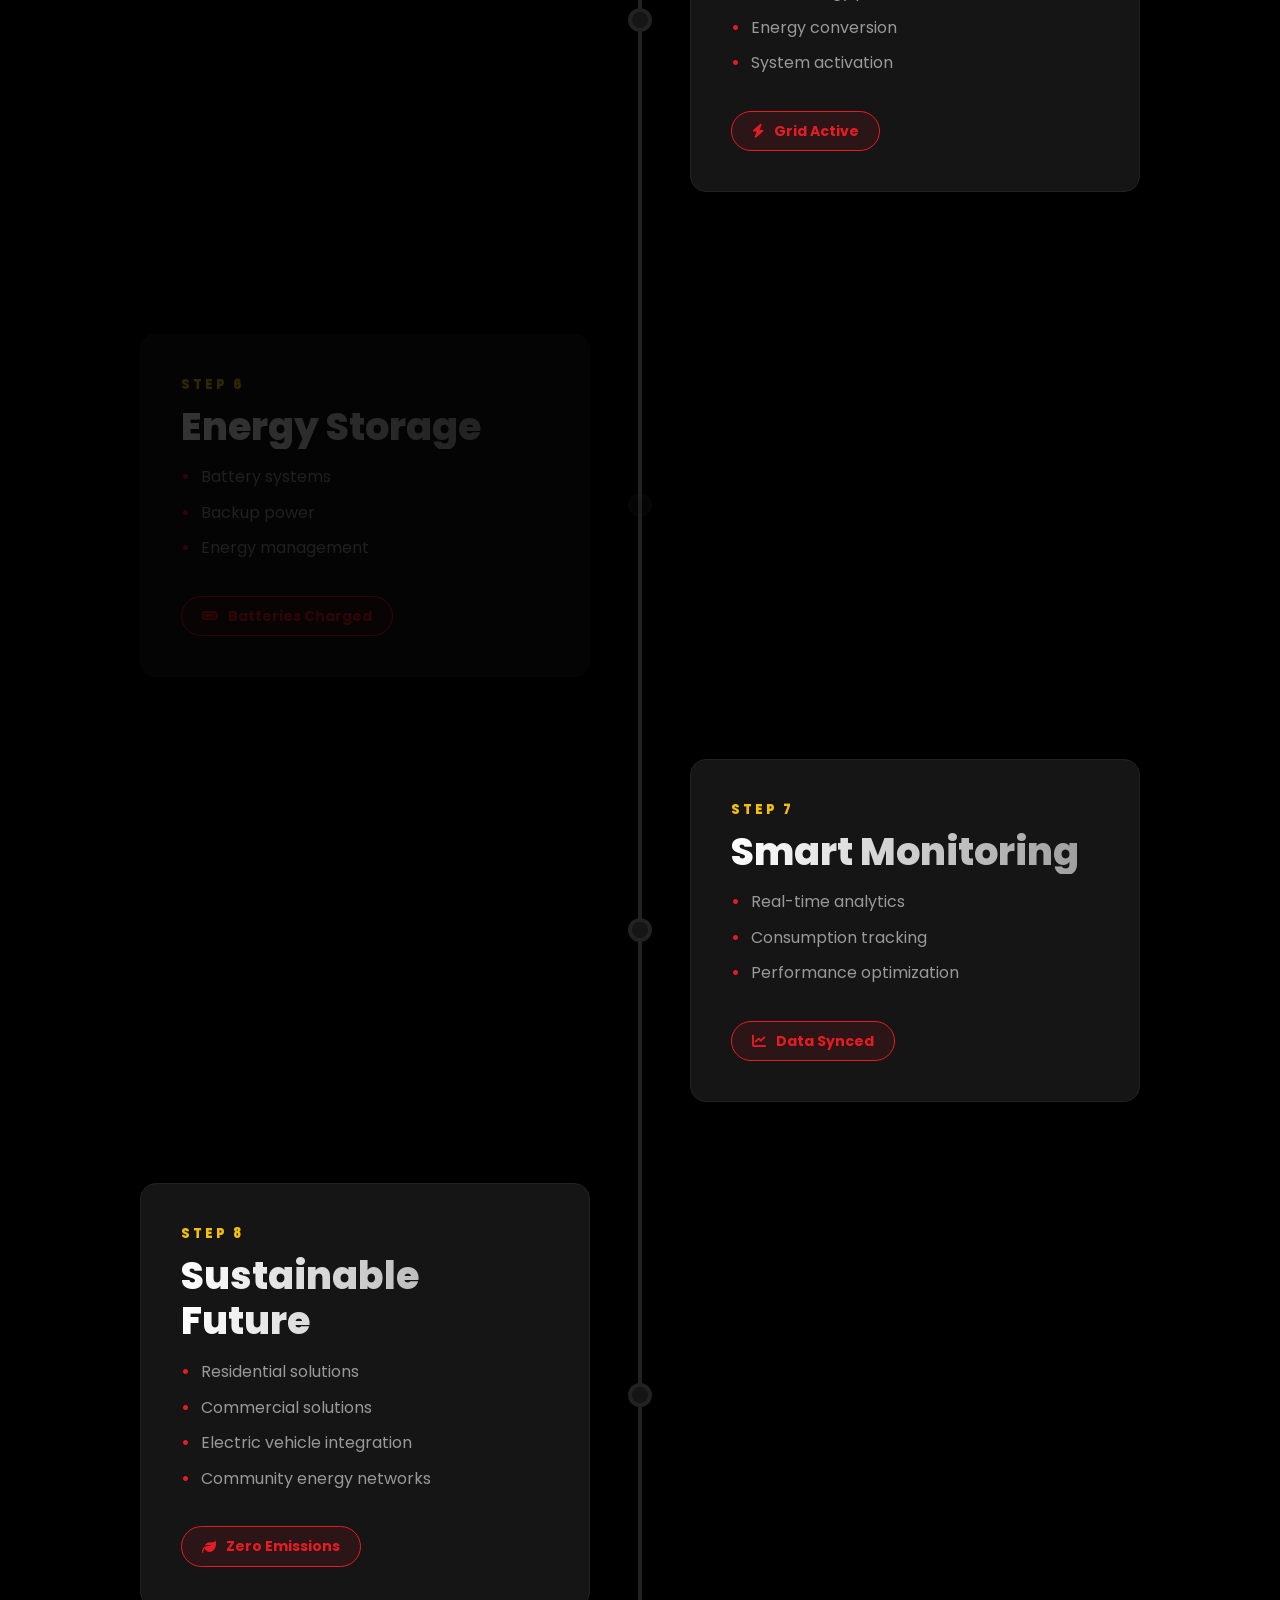
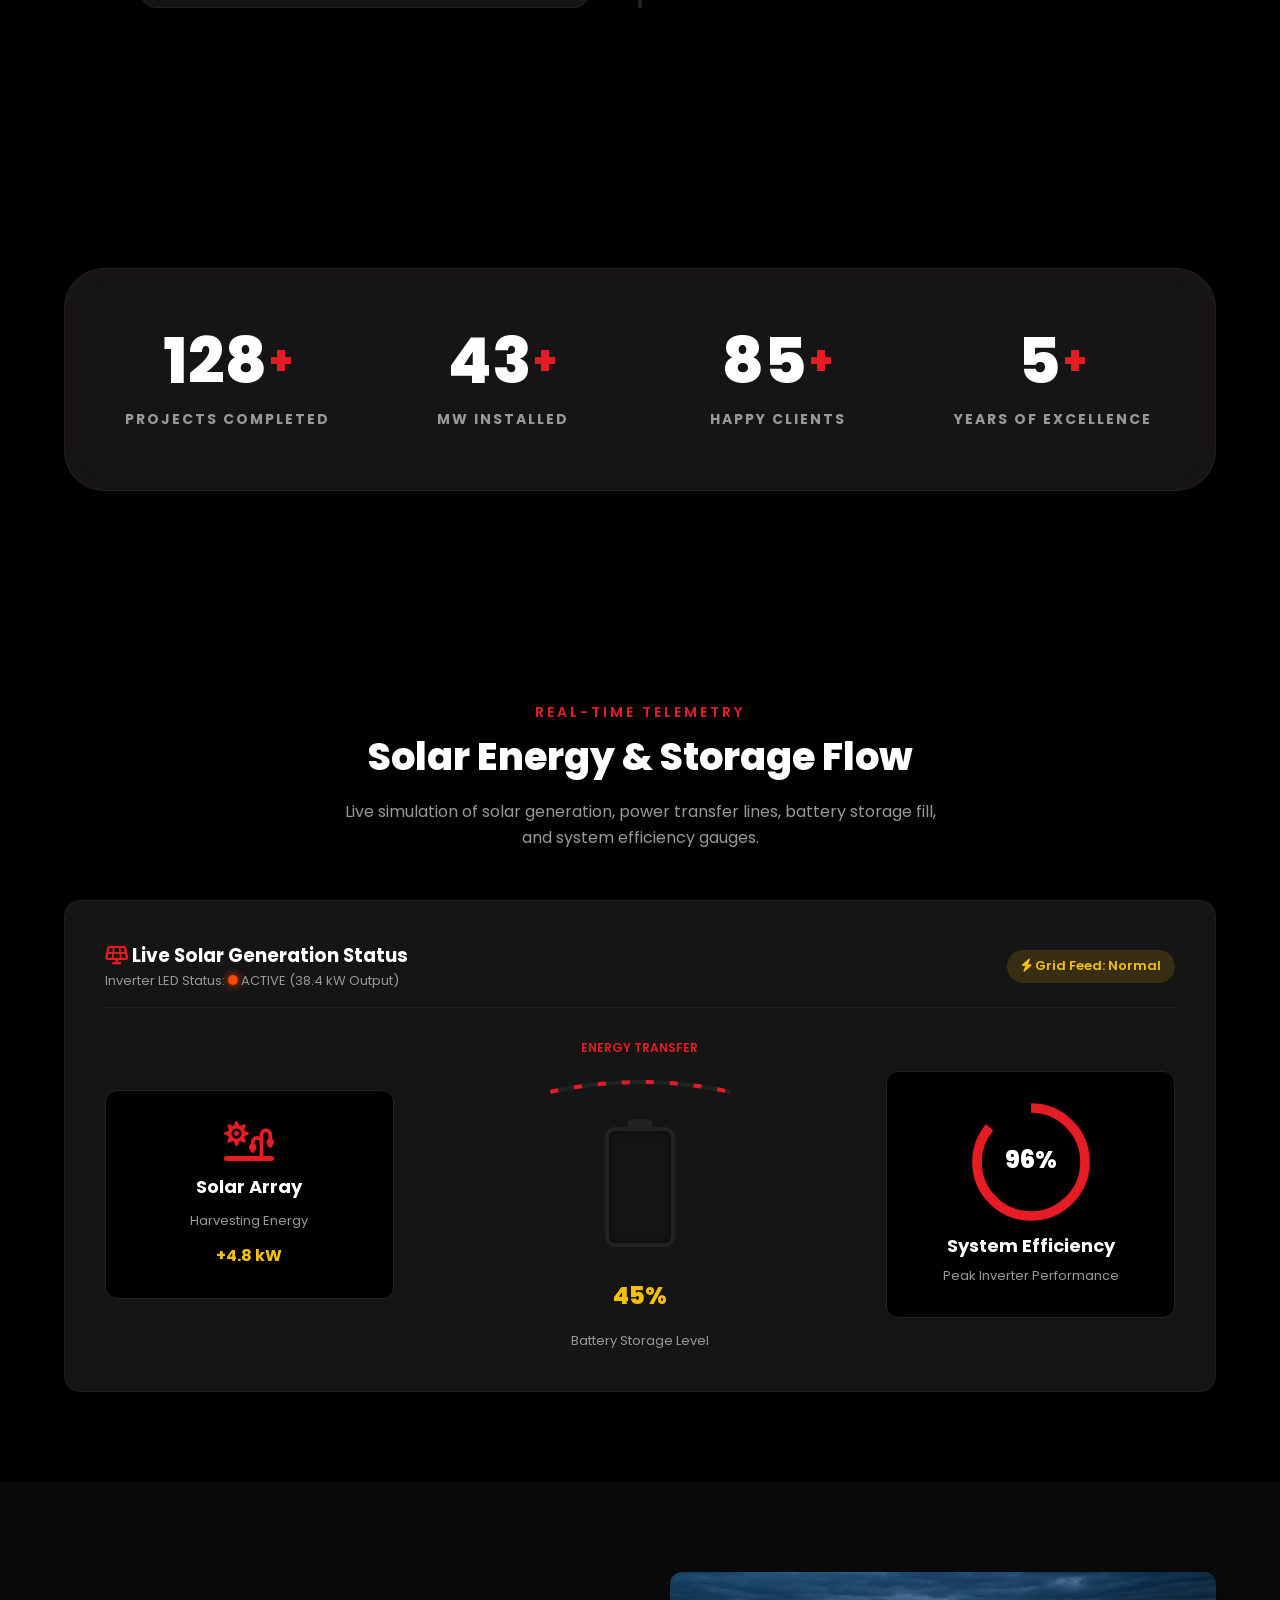
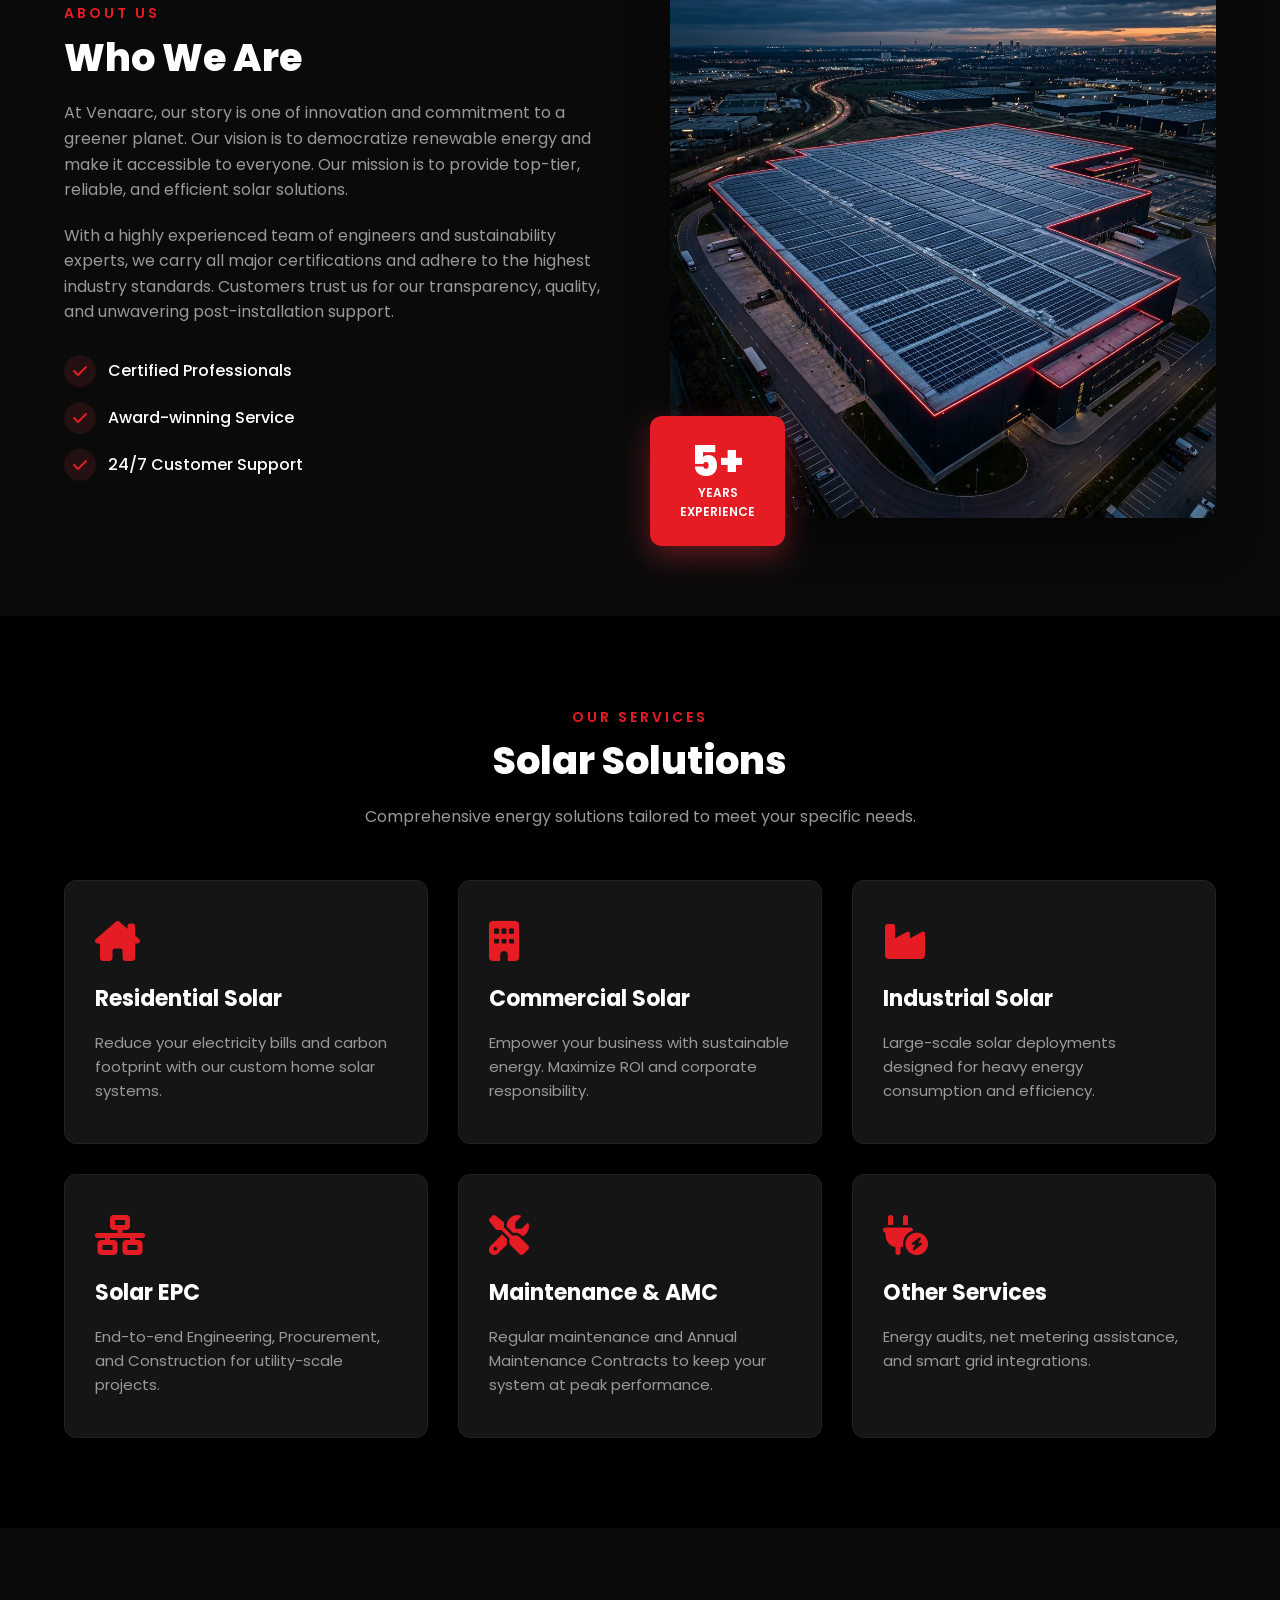
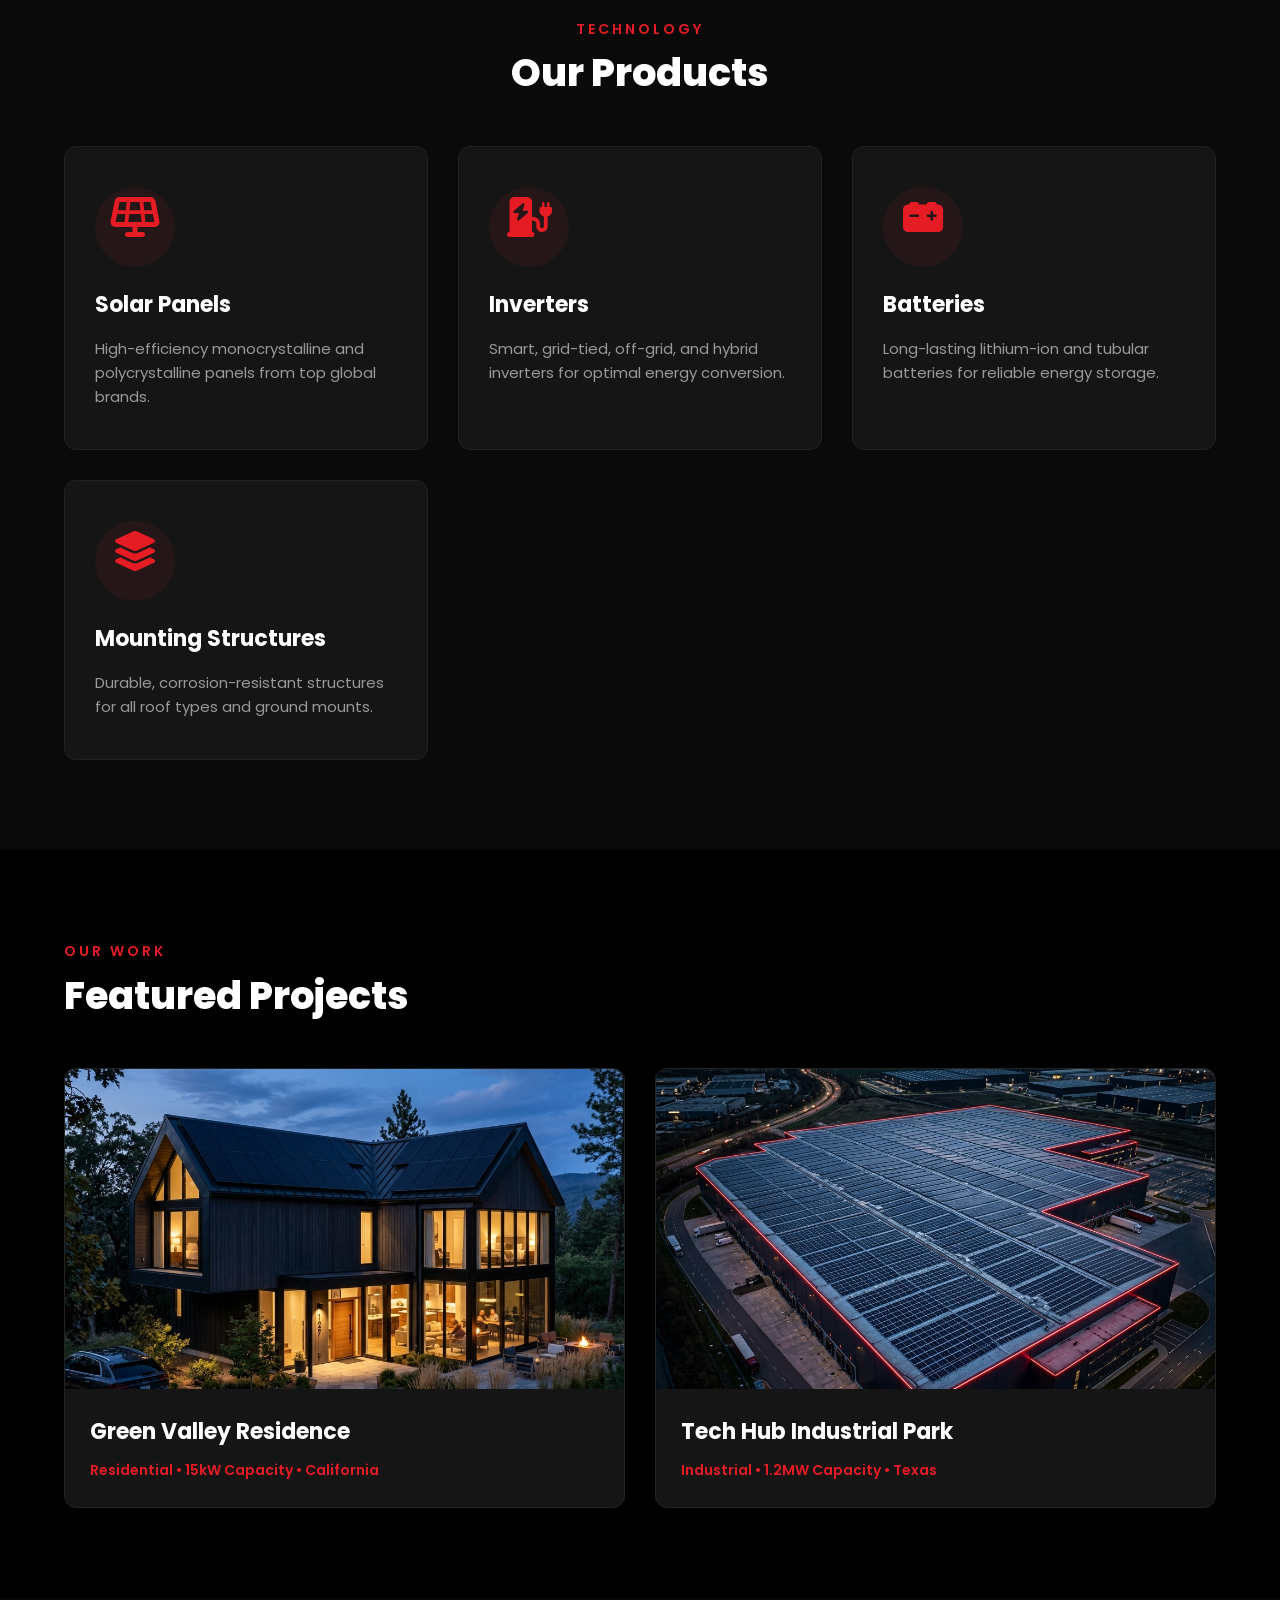
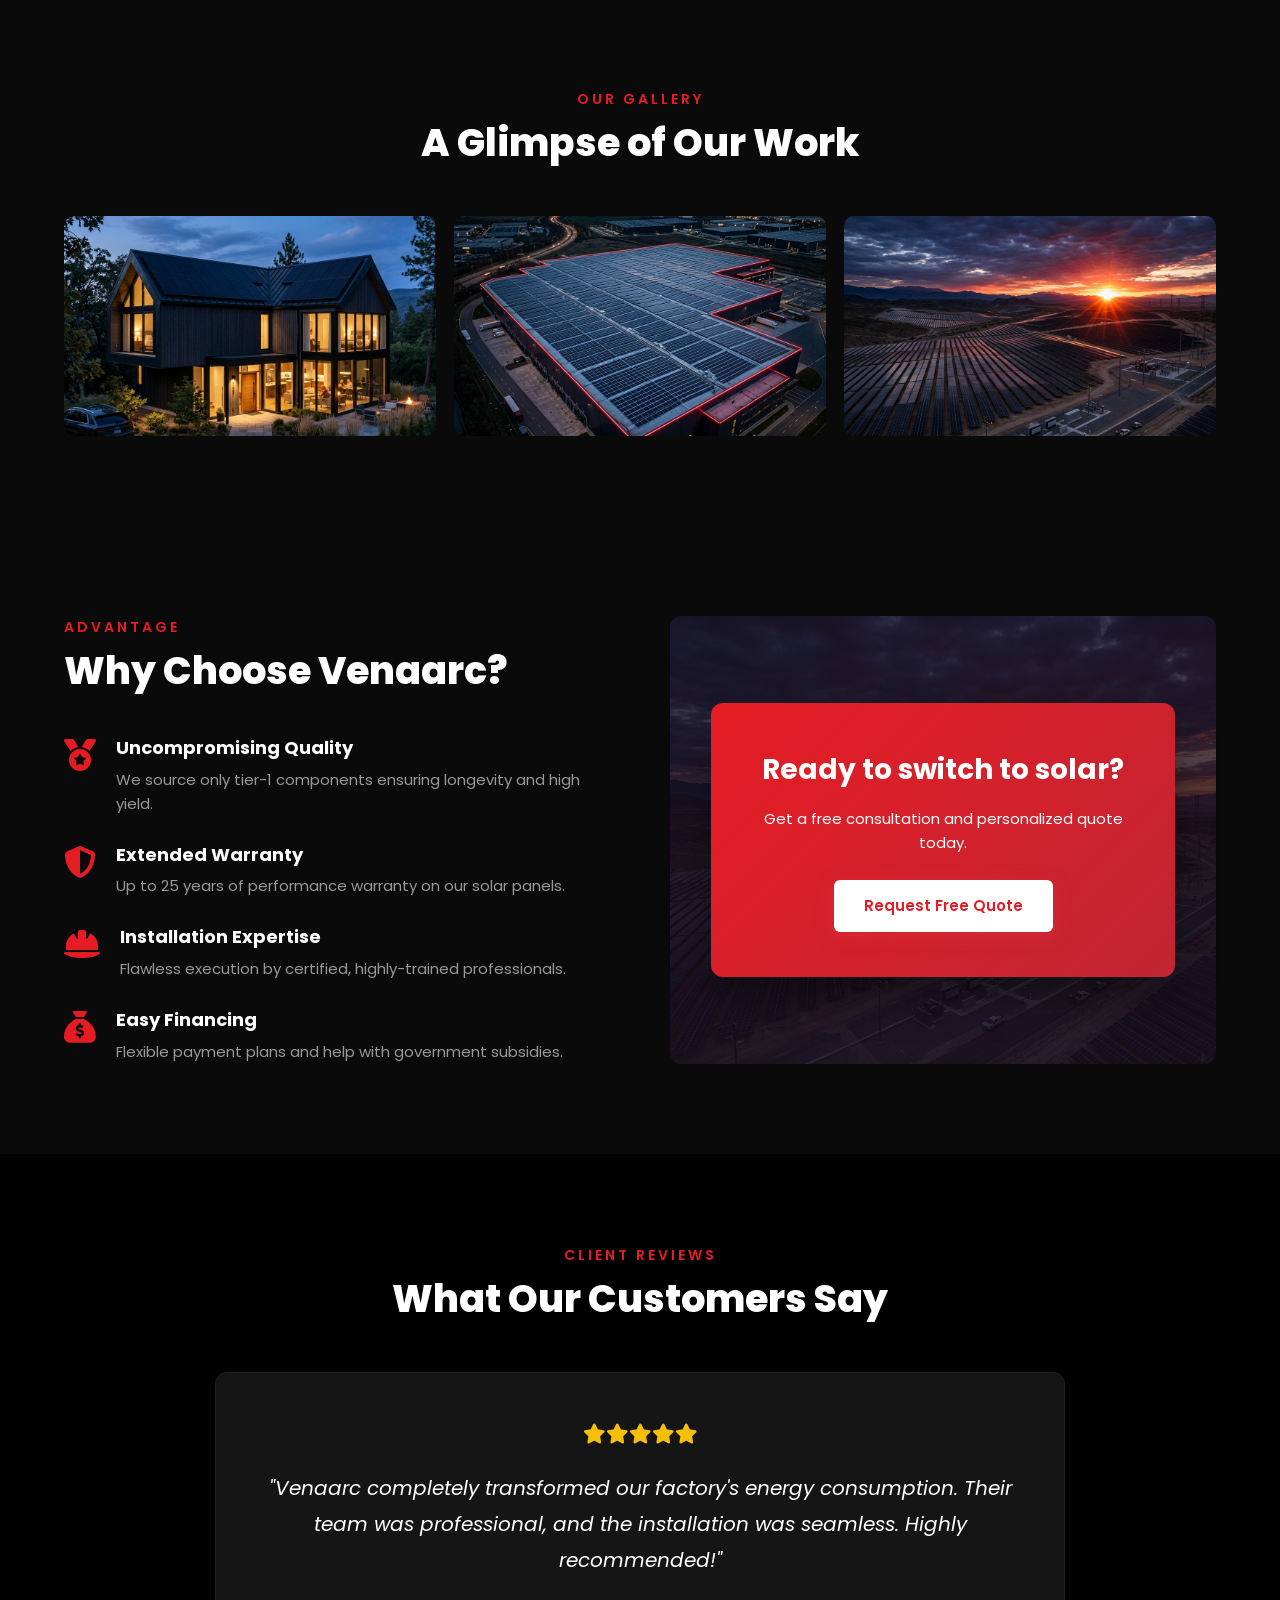
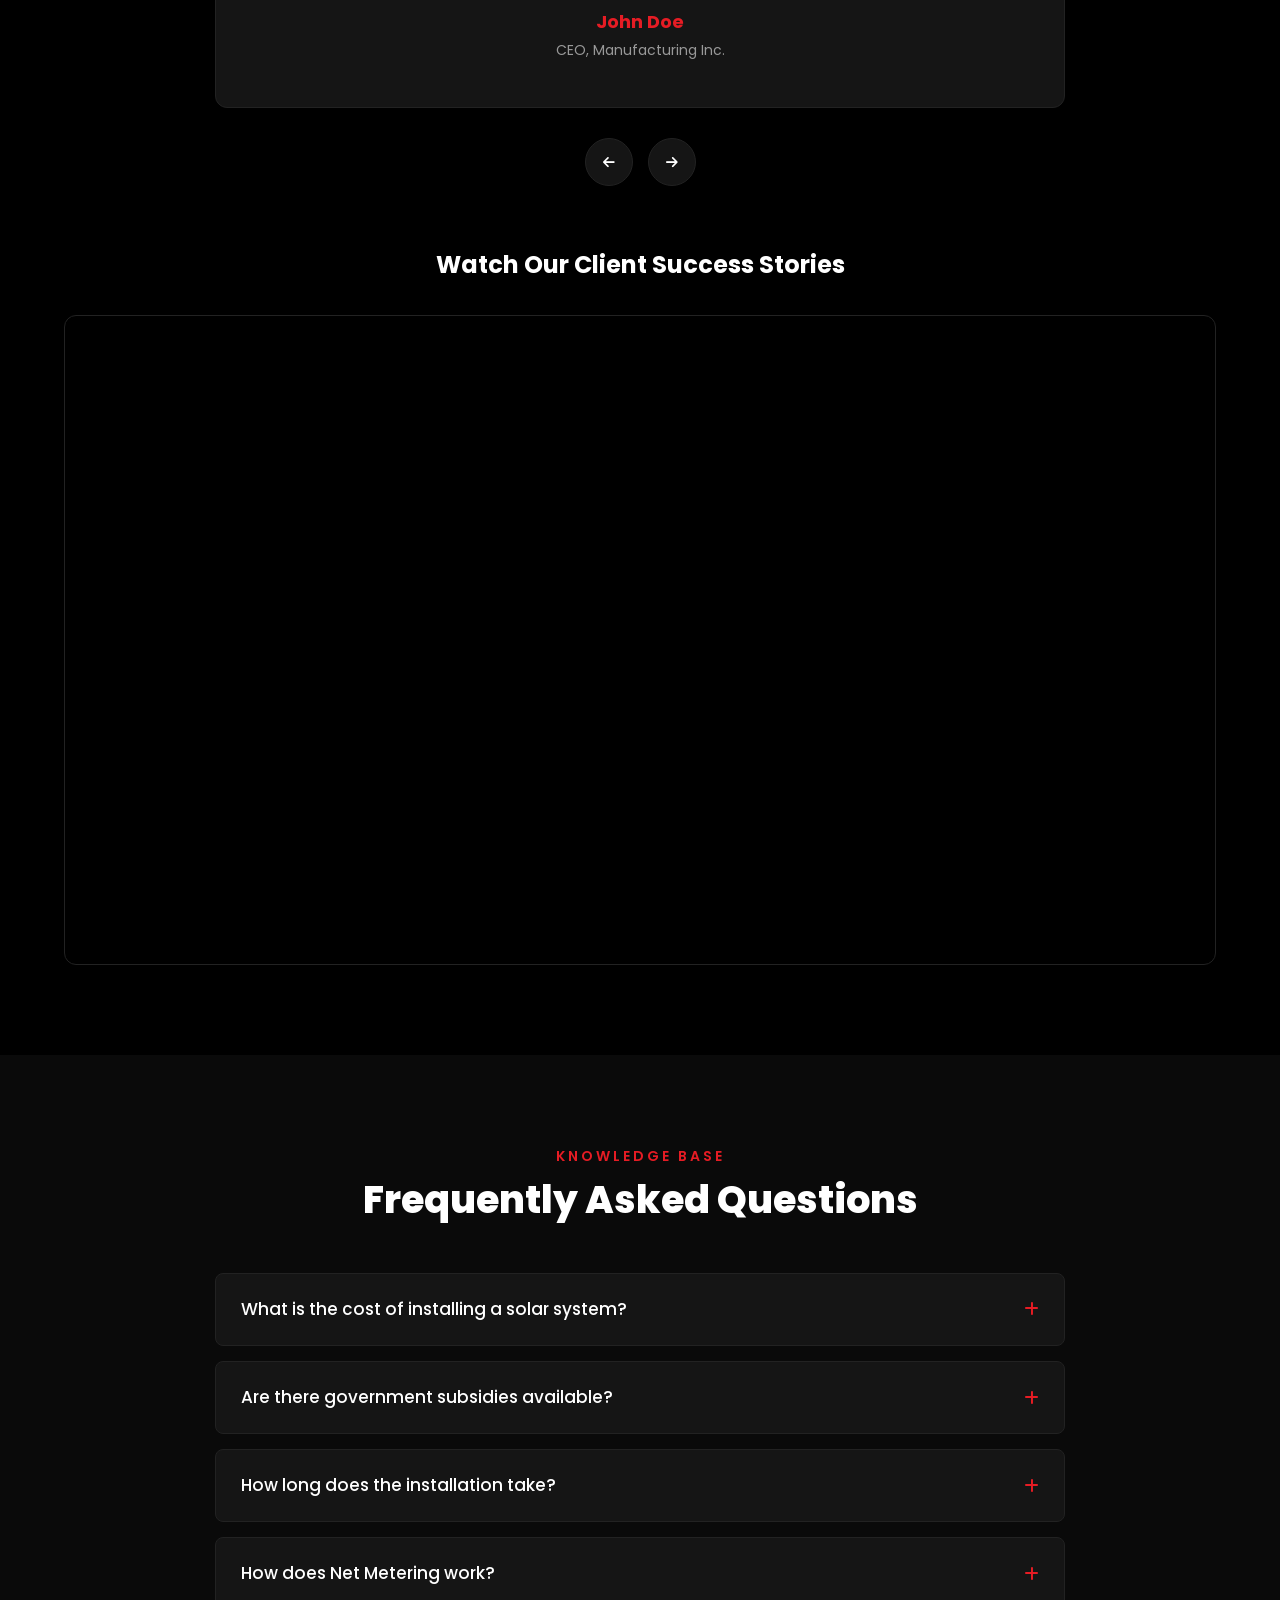
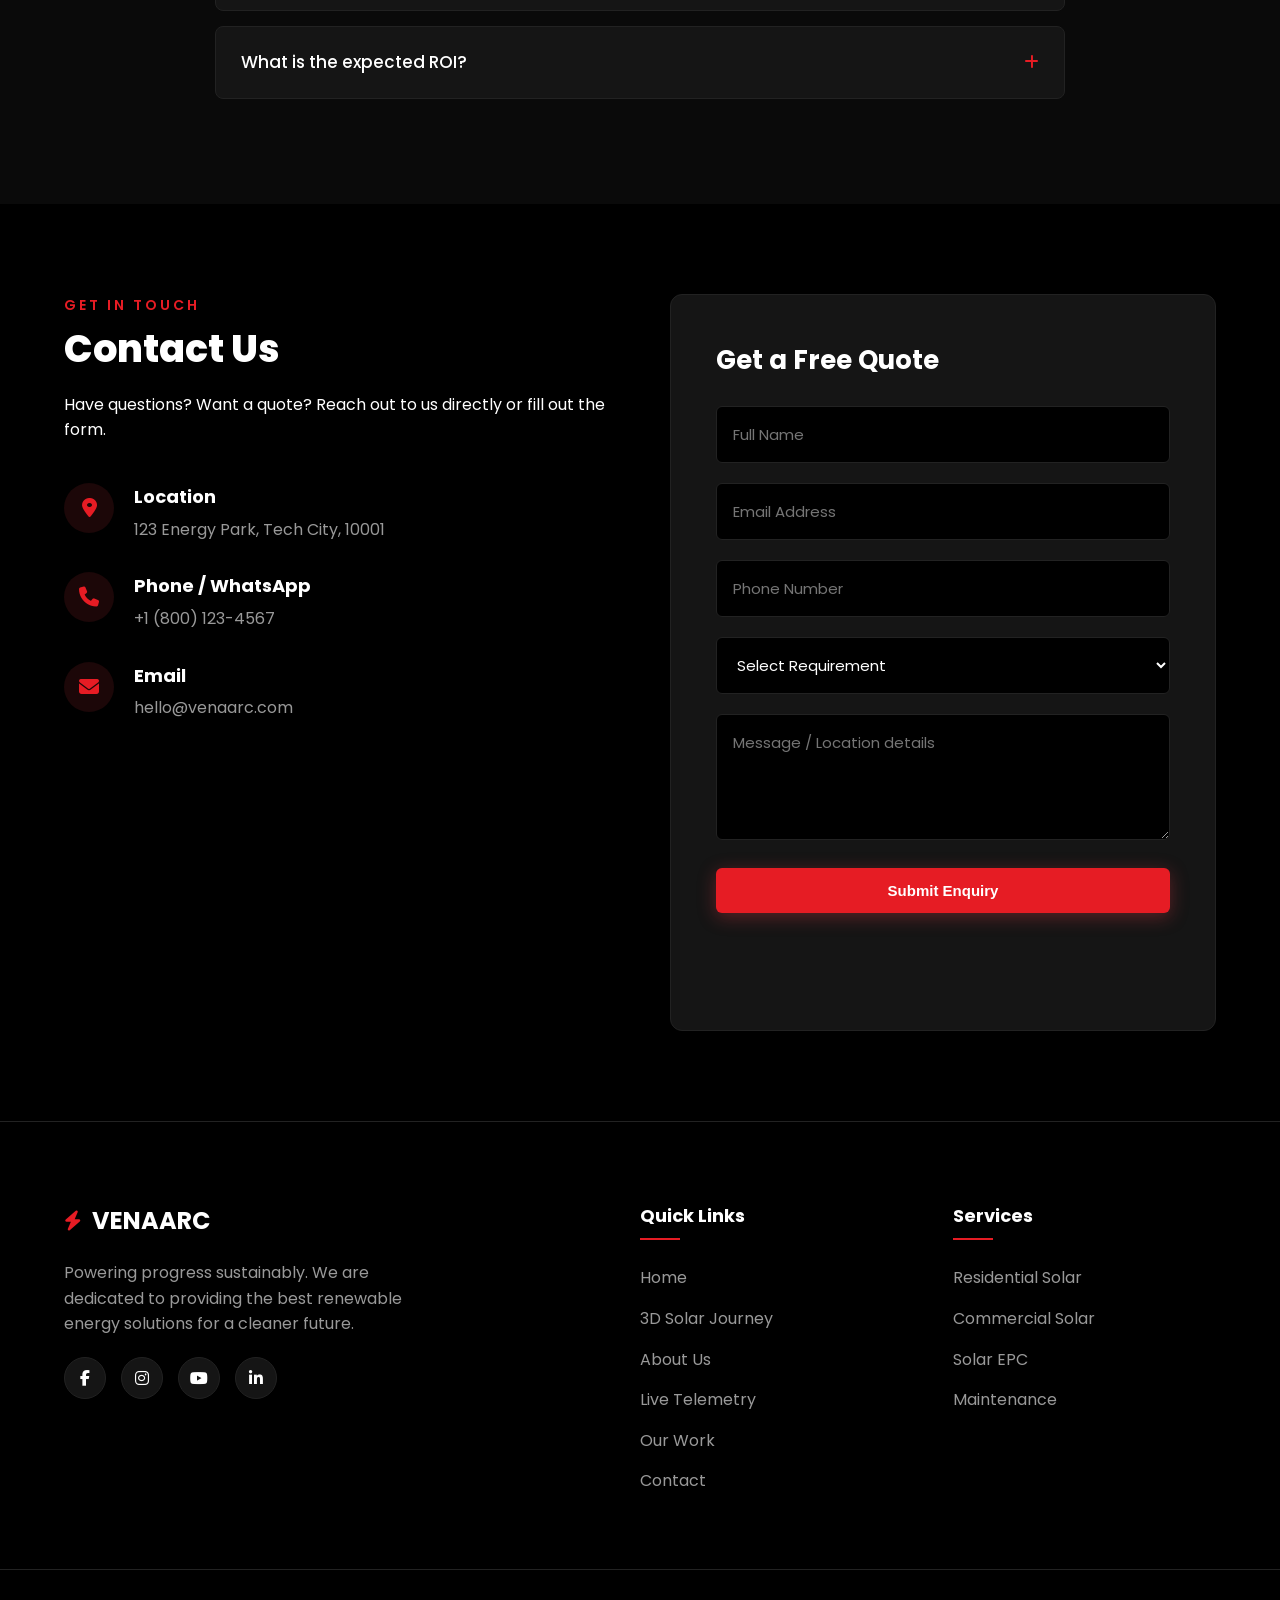
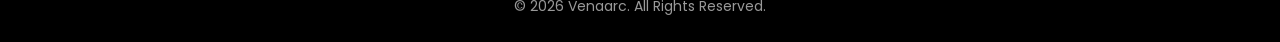
==== commit 20f3fe07: "Refactor statistics section for improved layout and animation effects" ====
--- a/index.html
+++ b/index.html
@@ -313,27 +313,39 @@
     </section>
 
     <!-- Statistics Section -->
-    <section class="statistics">
-        <div class="container stats-grid">
-            <div class="stat-item scroll-animate">
-                <h3 class="counter" data-target="150">0</h3>
-                <span class="plus">+</span>
-                <p>Projects Completed</p>
-            </div>
-            <div class="stat-item scroll-animate">
-                <h3 class="counter" data-target="50">0</h3>
-                <span class="plus">+</span>
-                <p>MW Installed</p>
-            </div>
-            <div class="stat-item scroll-animate">
-                <h3 class="counter" data-target="100">0</h3>
-                <span class="plus">+</span>
-                <p>Happy Clients</p>
-            </div>
-            <div class="stat-item scroll-animate">
-                <h3 class="counter" data-target="5">0</h3>
-                <span class="plus">+</span>
-                <p>Years of Excellence</p>
+    <section class="statistics-section">
+        <div class="container">
+            <div class="stats-card scroll-animate" id="stats-container">
+                <div class="stats-grid">
+                    <div class="stat-item">
+                        <div class="stat-value-wrapper">
+                            <h3 class="counter" data-target="150">0</h3>
+                            <span class="plus">+</span>
+                        </div>
+                        <p class="stat-label">Projects Completed</p>
+                    </div>
+                    <div class="stat-item">
+                        <div class="stat-value-wrapper">
+                            <h3 class="counter" data-target="50">0</h3>
+                            <span class="plus">+</span>
+                        </div>
+                        <p class="stat-label">MW Installed</p>
+                    </div>
+                    <div class="stat-item">
+                        <div class="stat-value-wrapper">
+                            <h3 class="counter" data-target="100">0</h3>
+                            <span class="plus">+</span>
+                        </div>
+                        <p class="stat-label">Happy Clients</p>
+                    </div>
+                    <div class="stat-item">
+                        <div class="stat-value-wrapper">
+                            <h3 class="counter" data-target="5">0</h3>
+                            <span class="plus">+</span>
+                        </div>
+                        <p class="stat-label">Years of Excellence</p>
+                    </div>
+                </div>
             </div>
         </div>
     </section>
--- a/style.css
+++ b/style.css
@@ -824,45 +824,104 @@
     line-height: 1.3;
 }
 
-/* Statistics */
-.statistics {
-    background: linear-gradient(90deg, var(--primary-red) 0%, #C02633 100%);
-    padding: 45px 0;
+/* Statistics Section */
+.statistics-section {
+    padding: 120px 0;
     position: relative;
     z-index: 5;
-    box-shadow: 0 10px 30px rgba(230, 57, 70, 0.3);
+    background-color: var(--bg-darker);
+}
+
+.stats-card {
+    background: var(--bg-card);
+    border: 1px solid var(--border-color);
+    border-radius: 40px;
+    padding: 60px 40px;
+    box-shadow: 0 20px 50px rgba(0, 0, 0, 0.4), inset 0 2px 20px rgba(230, 28, 36, 0.05);
+    transform: translateY(40px);
+    opacity: 0;
+    transition: all 0.8s cubic-bezier(0.25, 1, 0.5, 1);
+}
+
+.stats-card.animated {
+    transform: translateY(0);
+    opacity: 1;
 }
 
 .stats-grid {
     display: grid;
     grid-template-columns: repeat(4, 1fr);
     text-align: center;
-    gap: 20px;
+    gap: 30px;
 }
 
 .stat-item {
-    color: #fff;
+    color: var(--text-light);
+    transition: transform 0.3s ease;
+    cursor: default;
+}
+
+.stat-item:hover {
+    transform: scale(1.08);
+}
+
+.stat-value-wrapper {
+    display: flex;
+    justify-content: center;
+    align-items: flex-start;
+    color: var(--primary-red);
+    margin-bottom: 15px;
 }
 
 .stat-item h3 {
-    font-size: 52px;
+    font-size: 64px;
     font-weight: 800;
-    display: inline-block;
+    line-height: 1;
+    background: linear-gradient(135deg, var(--text-light), #fff);
+    -webkit-background-clip: text;
+    -webkit-text-fill-color: transparent;
 }
 
 .stat-item .plus {
-    font-size: 38px;
+    font-size: 40px;
     font-weight: 800;
-    vertical-align: top;
-}
-
-.stat-item p {
-    font-size: 13px;
-    font-weight: 600;
+    color: var(--primary-red);
+    margin-left: 2px;
+}
+
+.stat-label {
+    font-size: 14px;
+    font-weight: 700;
     text-transform: uppercase;
-    letter-spacing: 1.5px;
-    margin-top: 5px;
-    opacity: 0.9;
+    letter-spacing: 2px;
+    color: var(--text-muted);
+    transition: color 0.3s ease, transform 0.3s ease;
+}
+
+.stat-item:hover .stat-label {
+    color: var(--text-light);
+    transform: translateY(-4px);
+}
+
+@media (max-width: 992px) {
+    .stats-card {
+        padding: 50px 30px;
+    }
+    .stats-grid {
+        grid-template-columns: repeat(2, 1fr);
+        gap: 50px 30px;
+    }
+}
+
+@media (max-width: 576px) {
+    .stats-card {
+        padding: 40px 20px;
+        border-radius: 30px;
+    }
+    .stats-grid {
+        grid-template-columns: 1fr;
+        gap: 50px;
+    }
 }
 
 /* Solar Panel & Inverter Interactive Hover Effects */
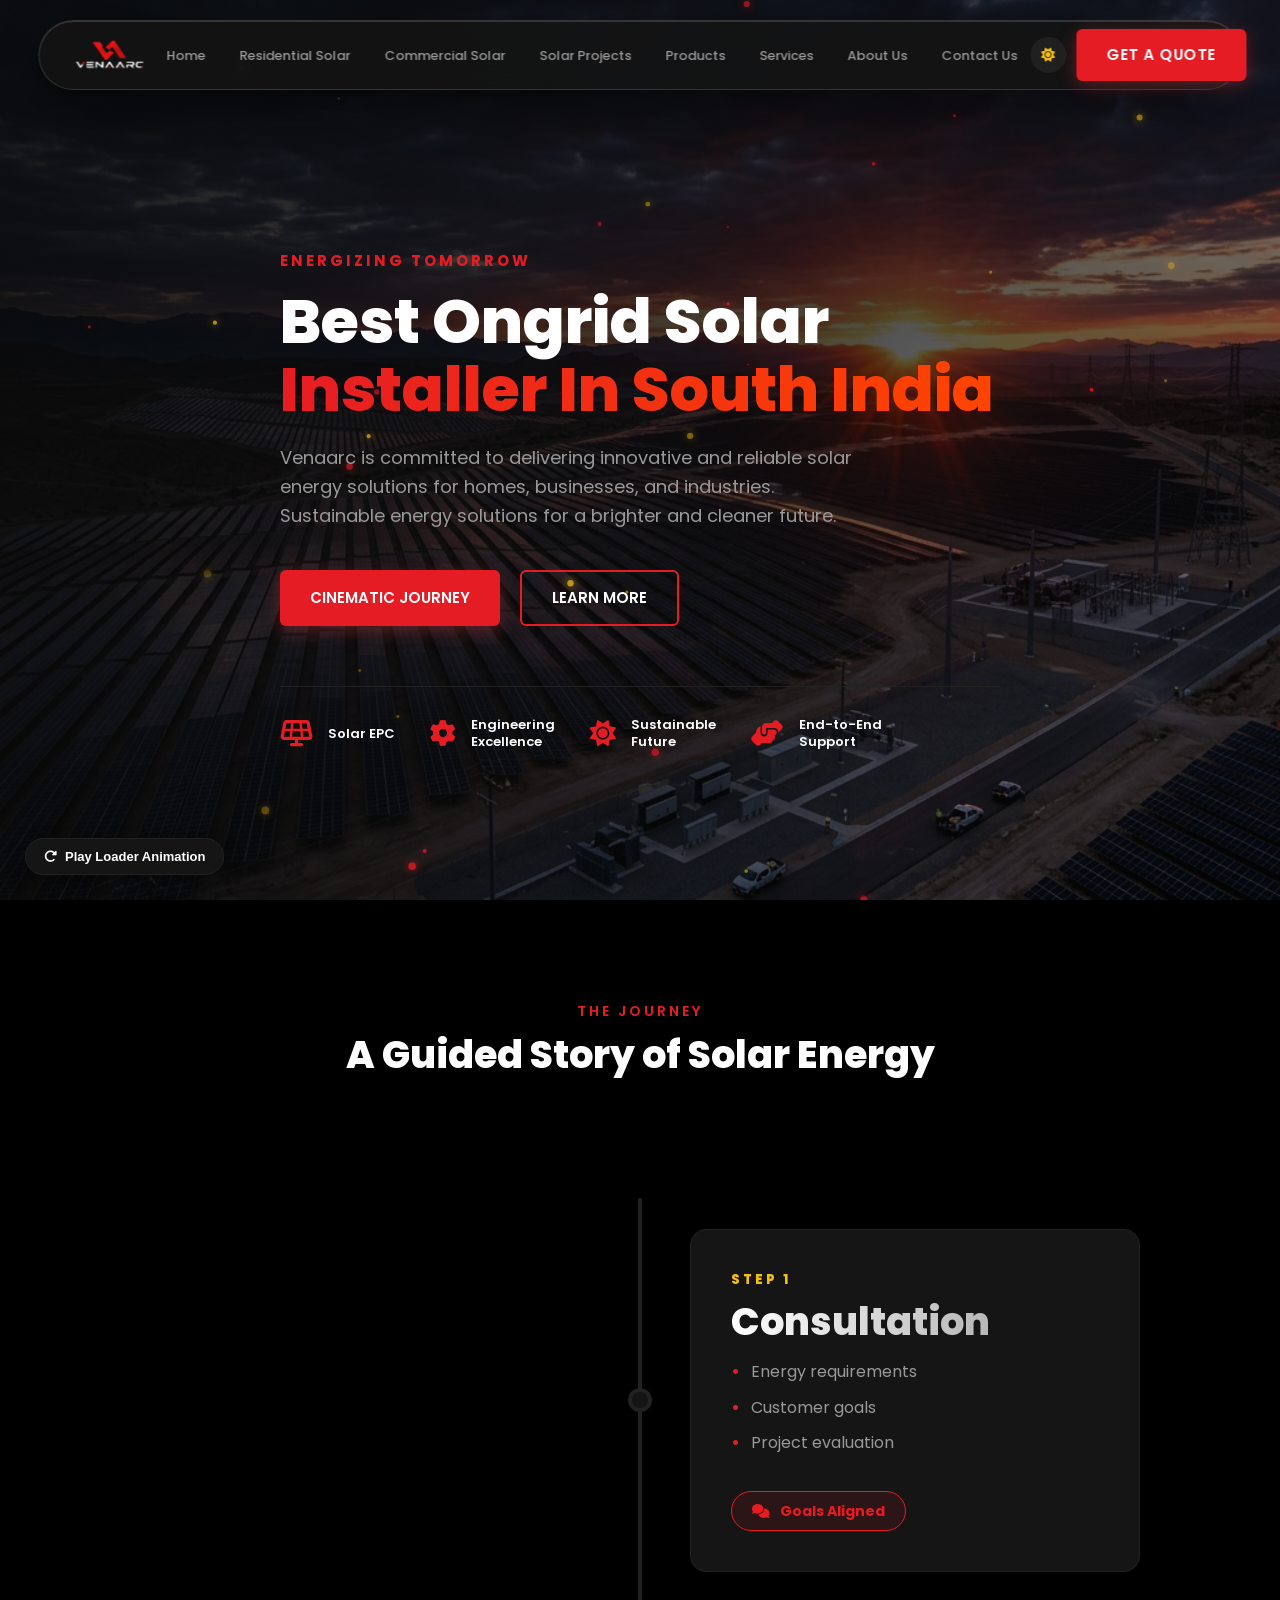
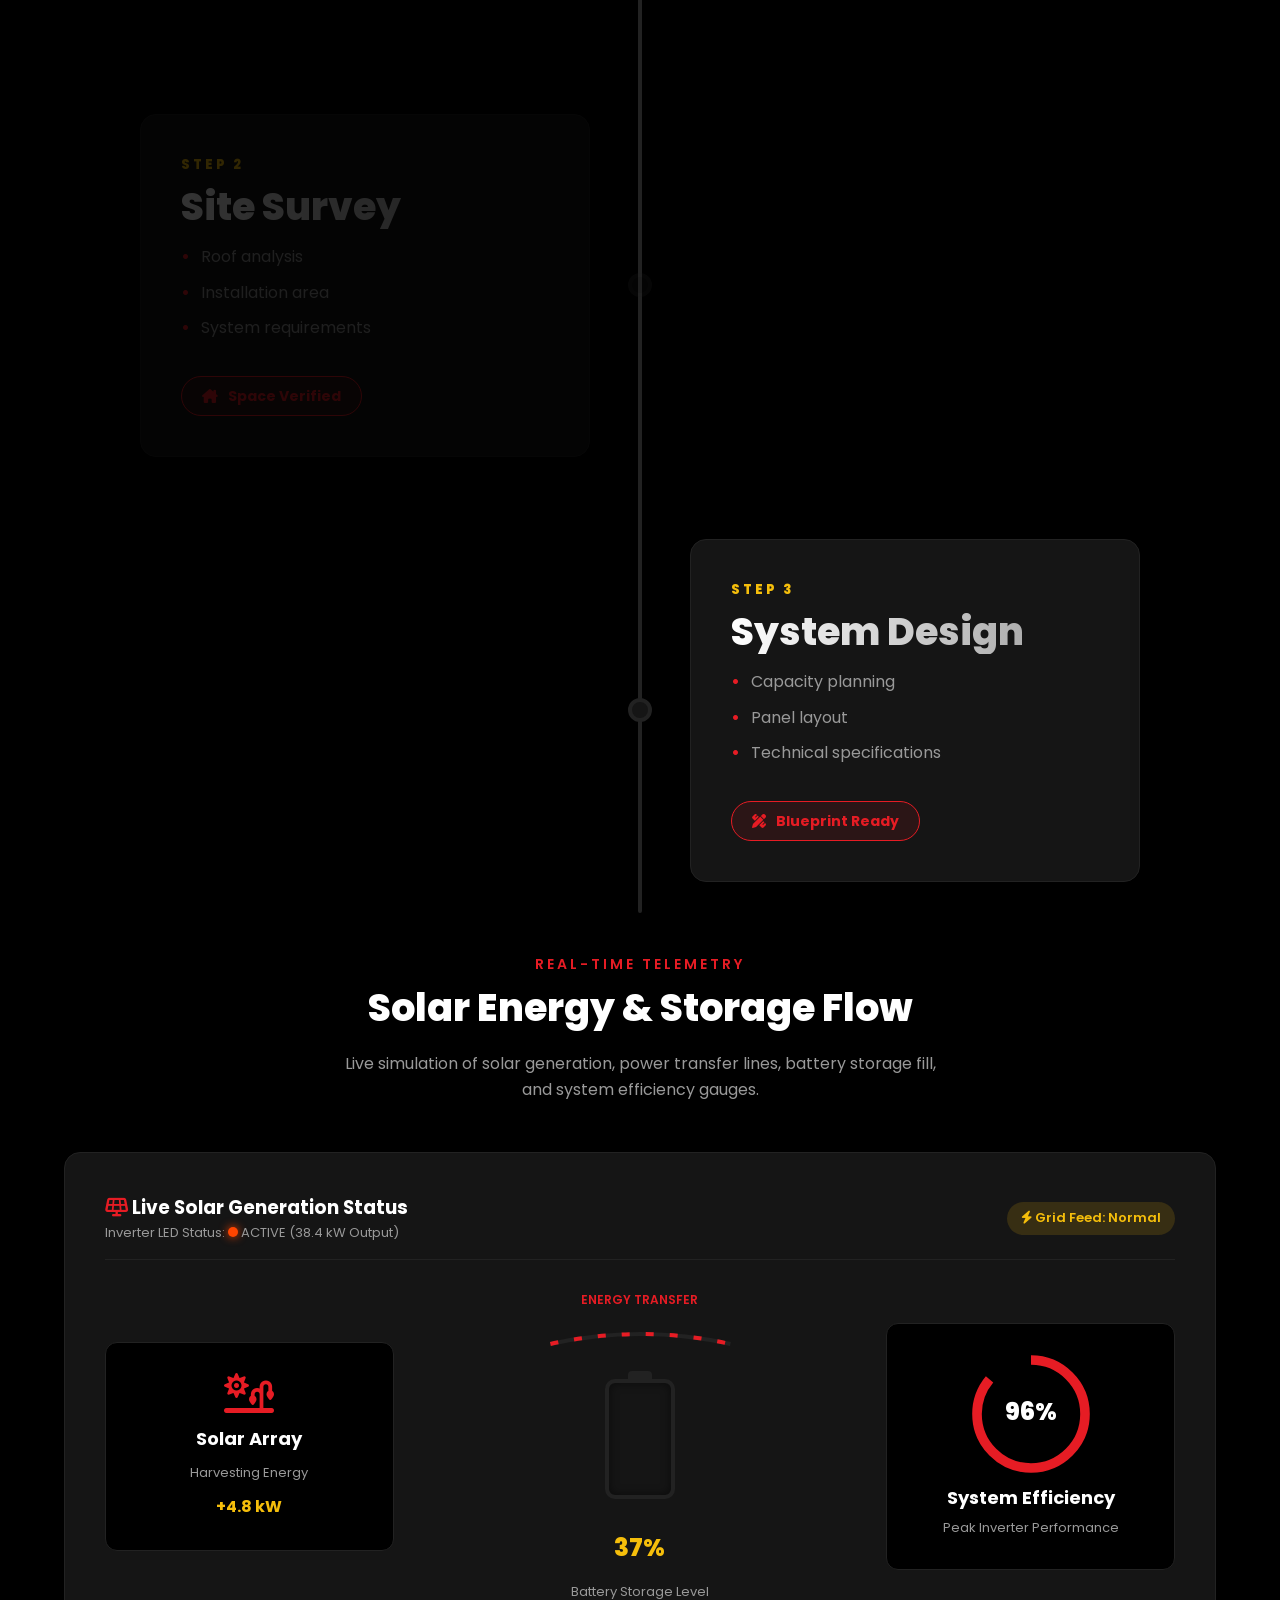
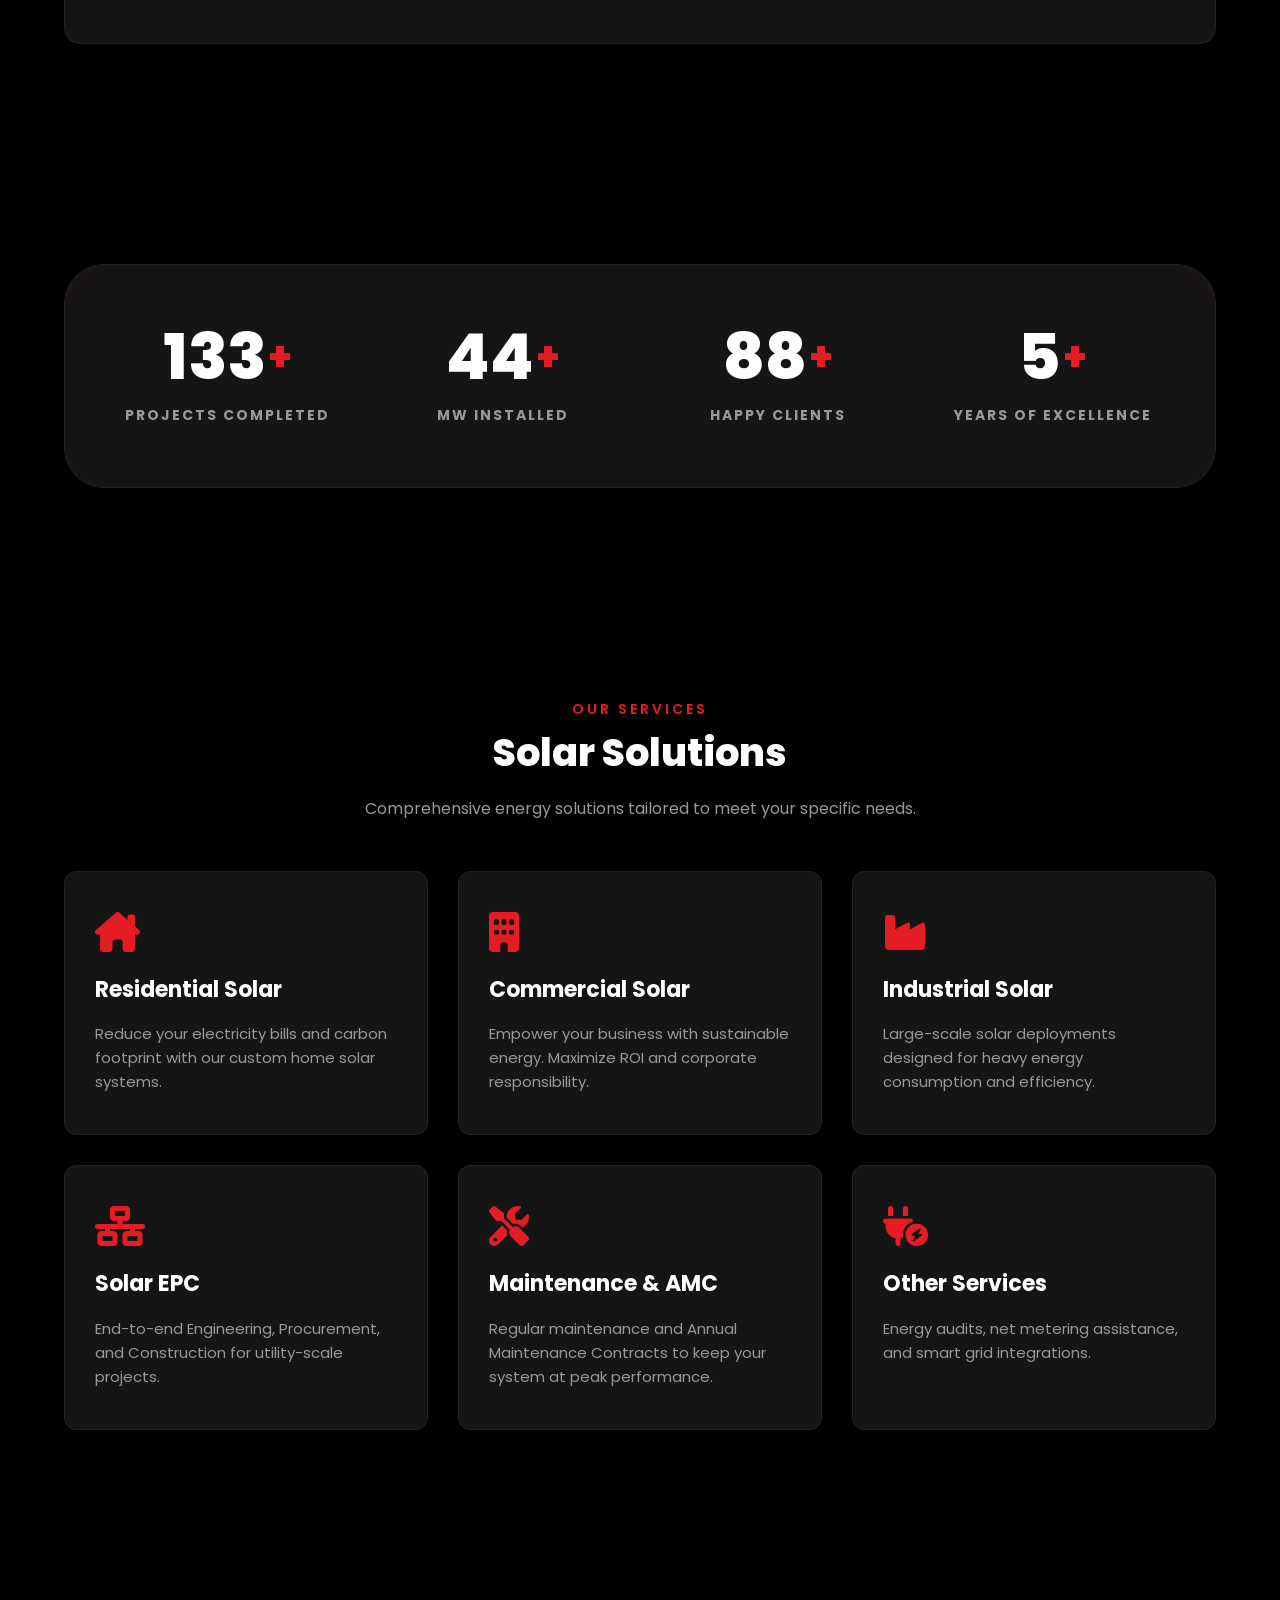
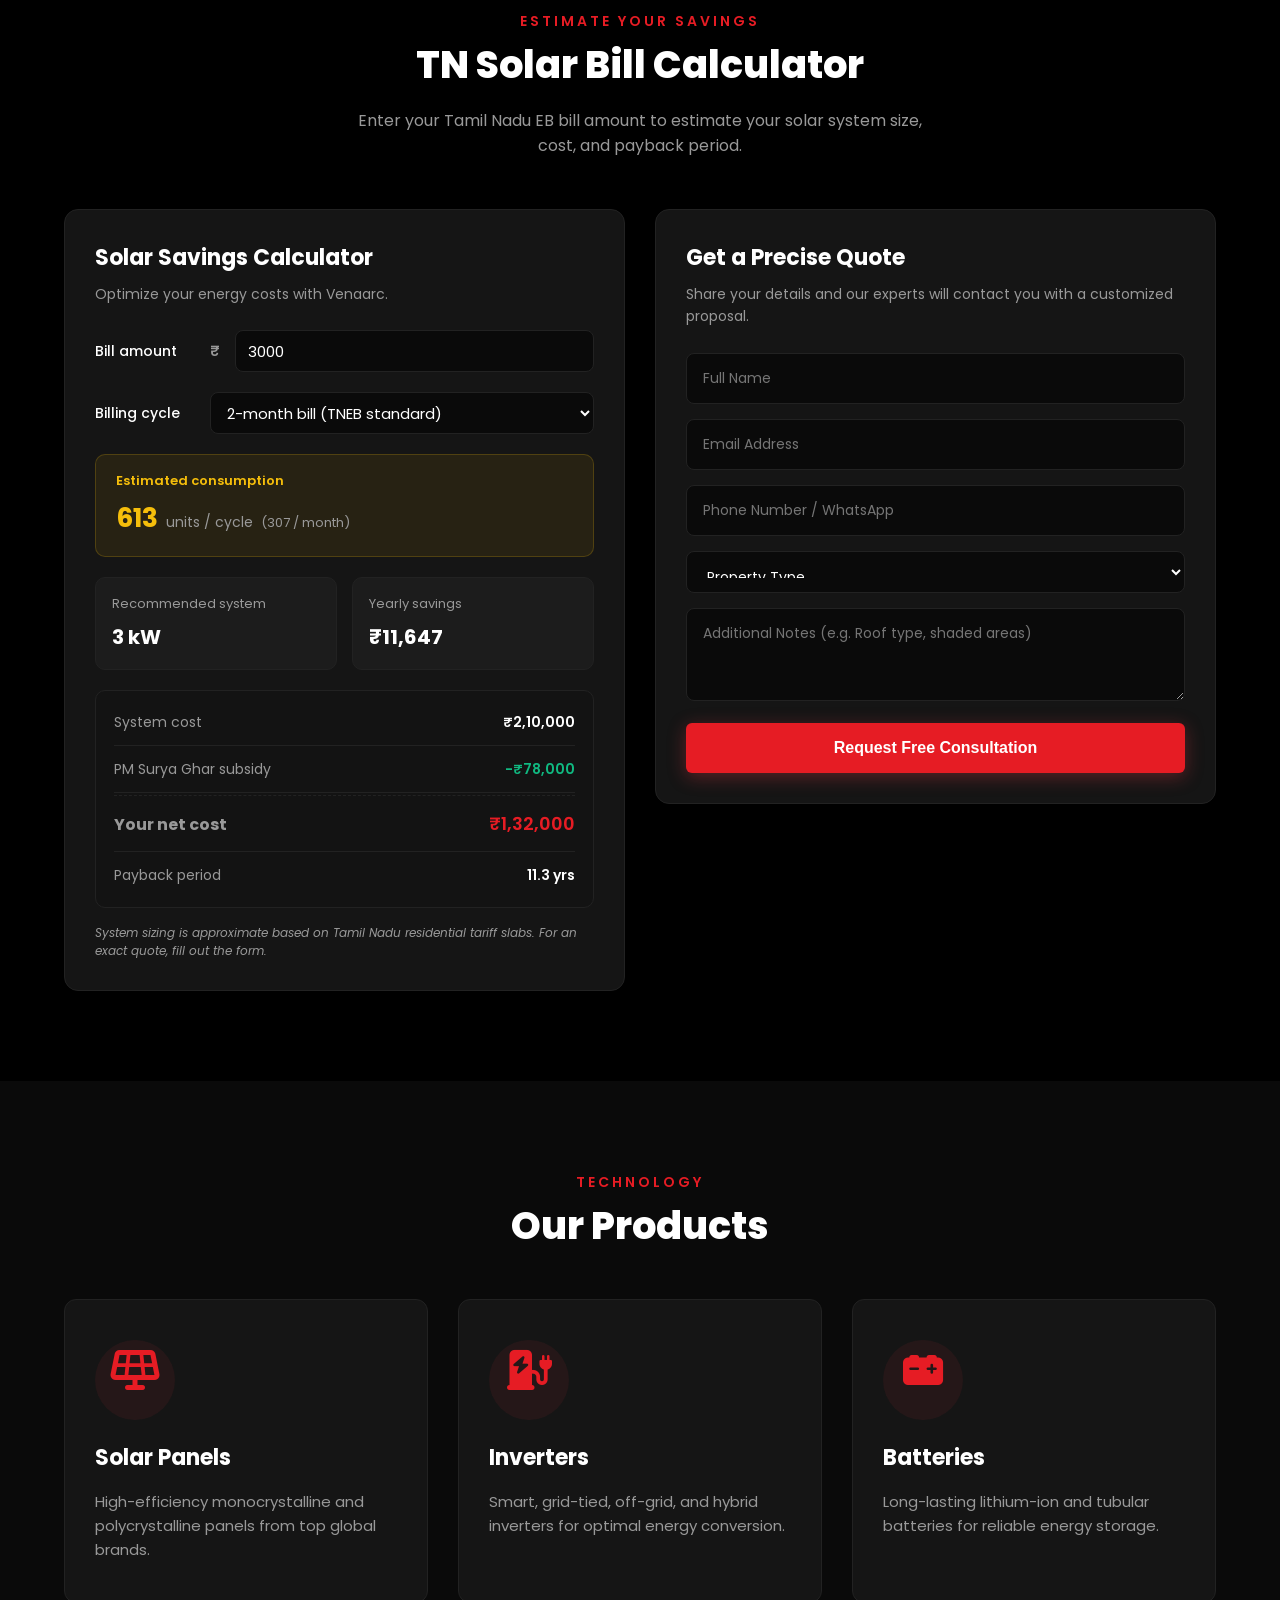
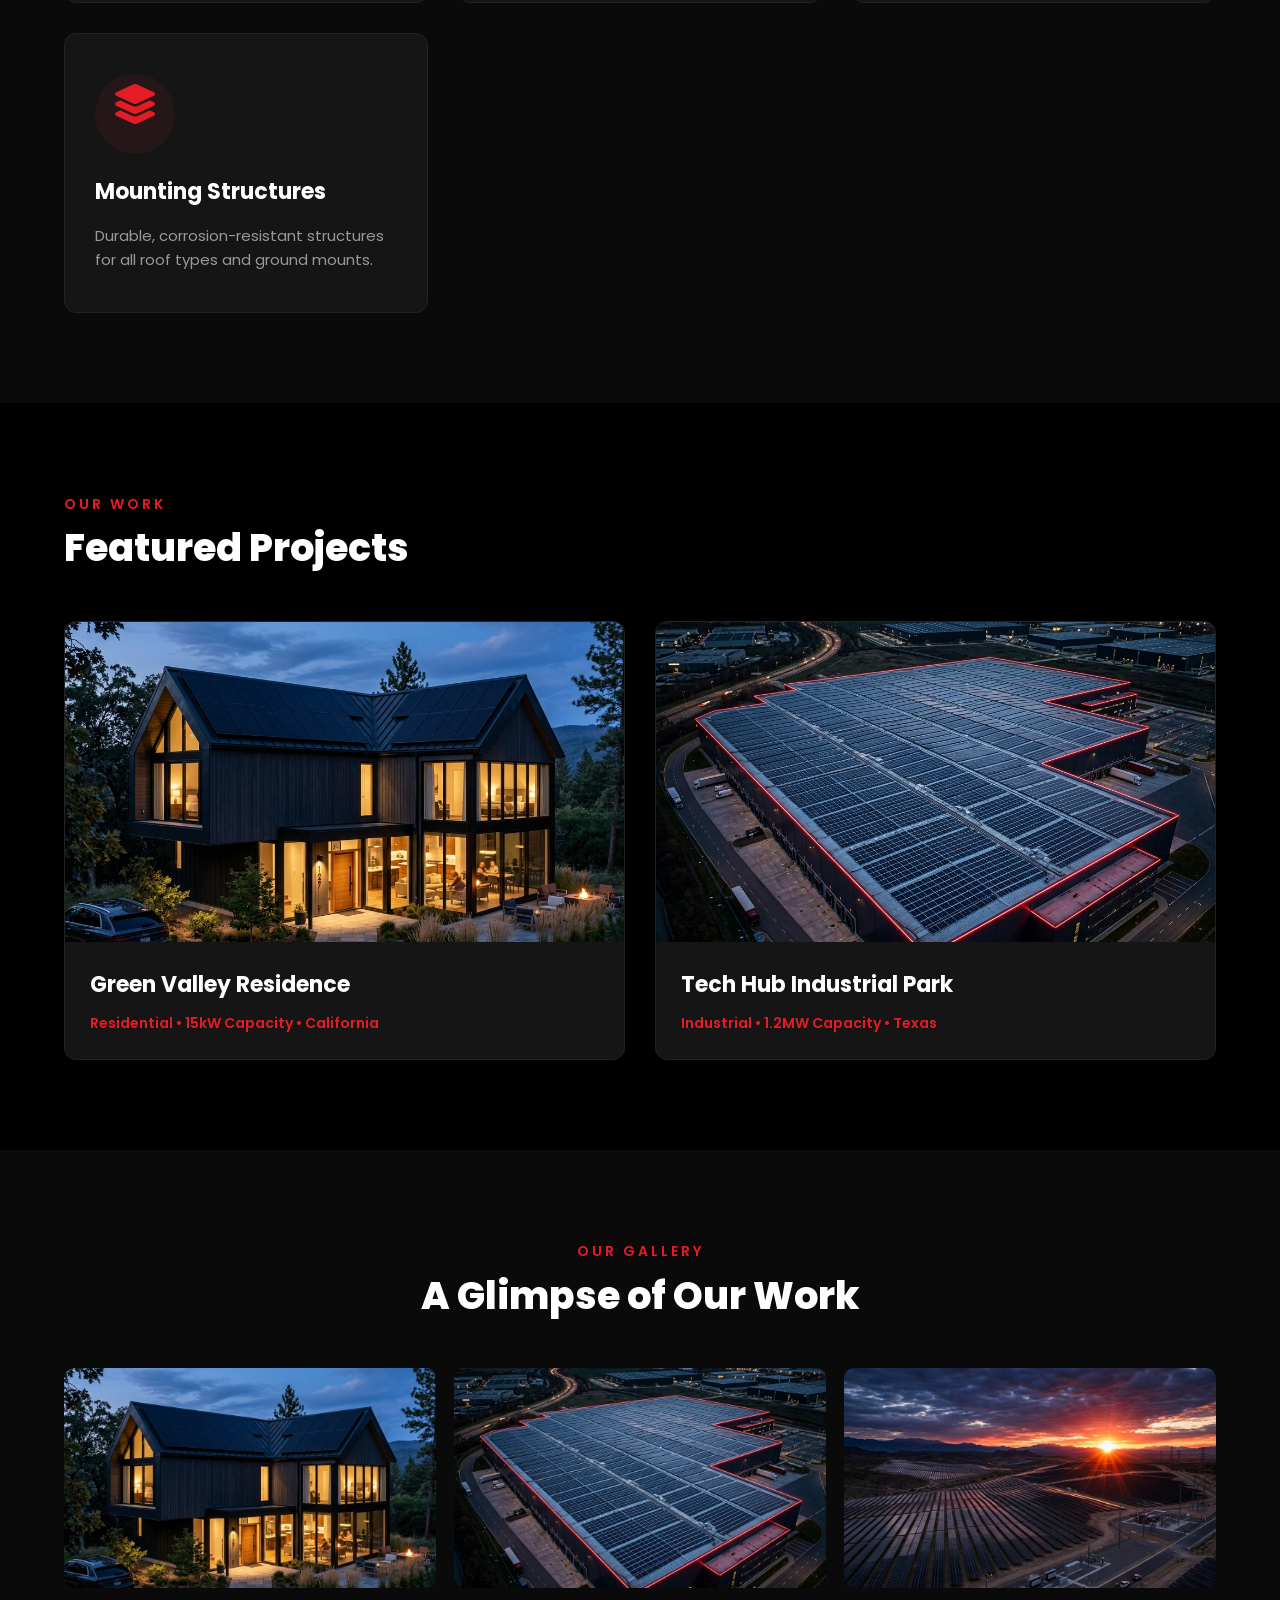
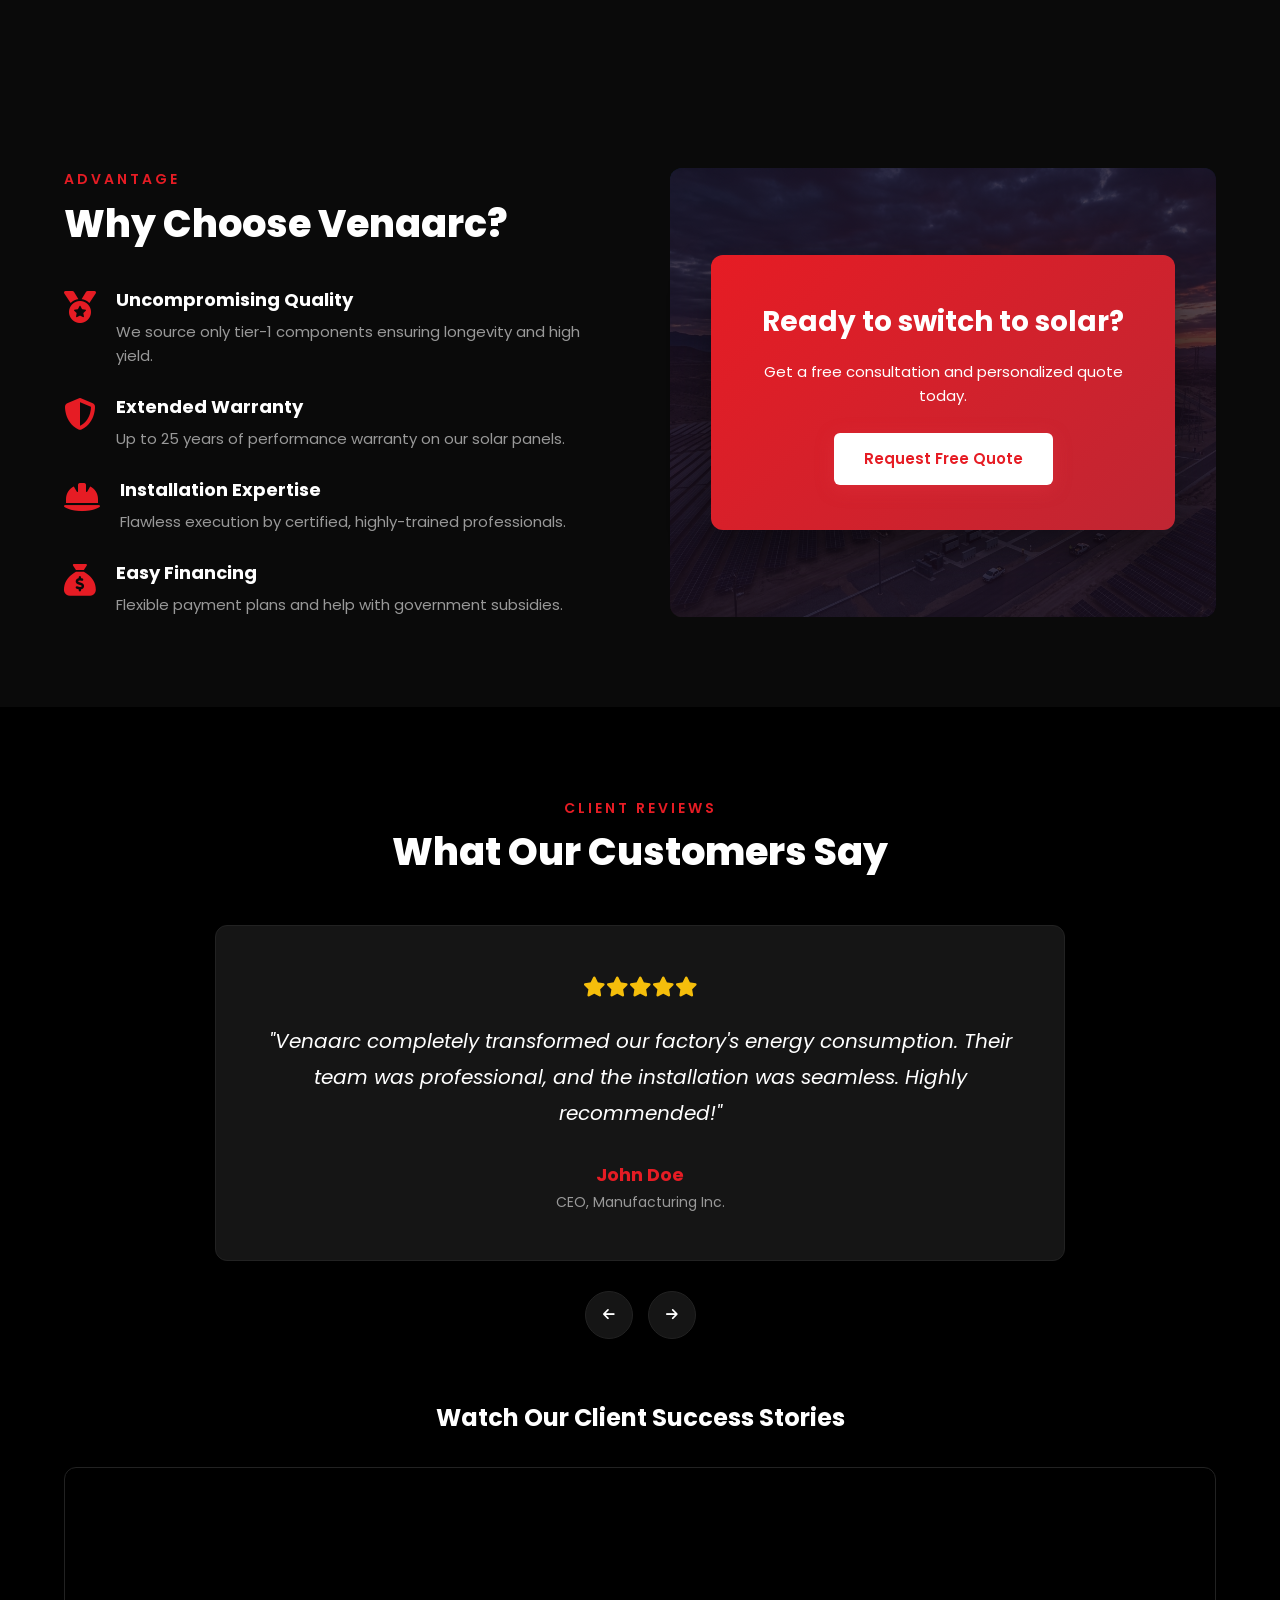
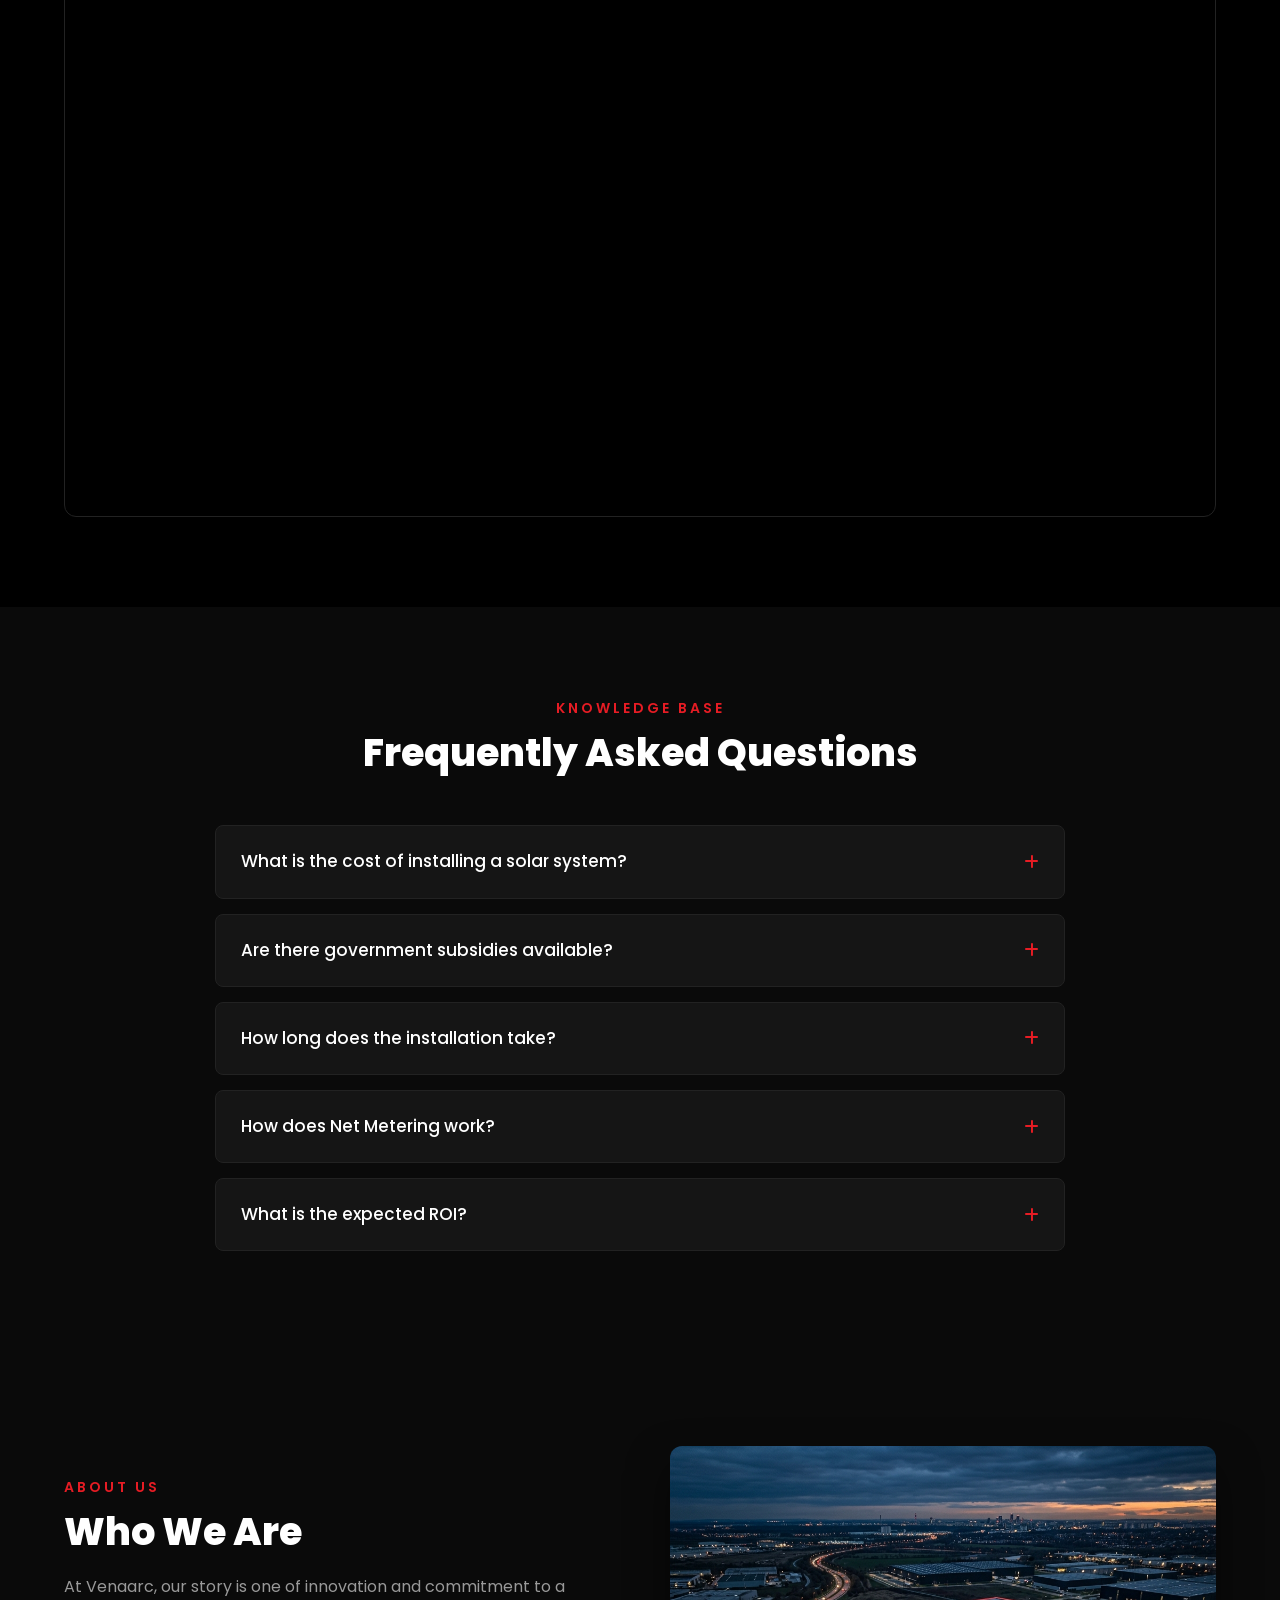
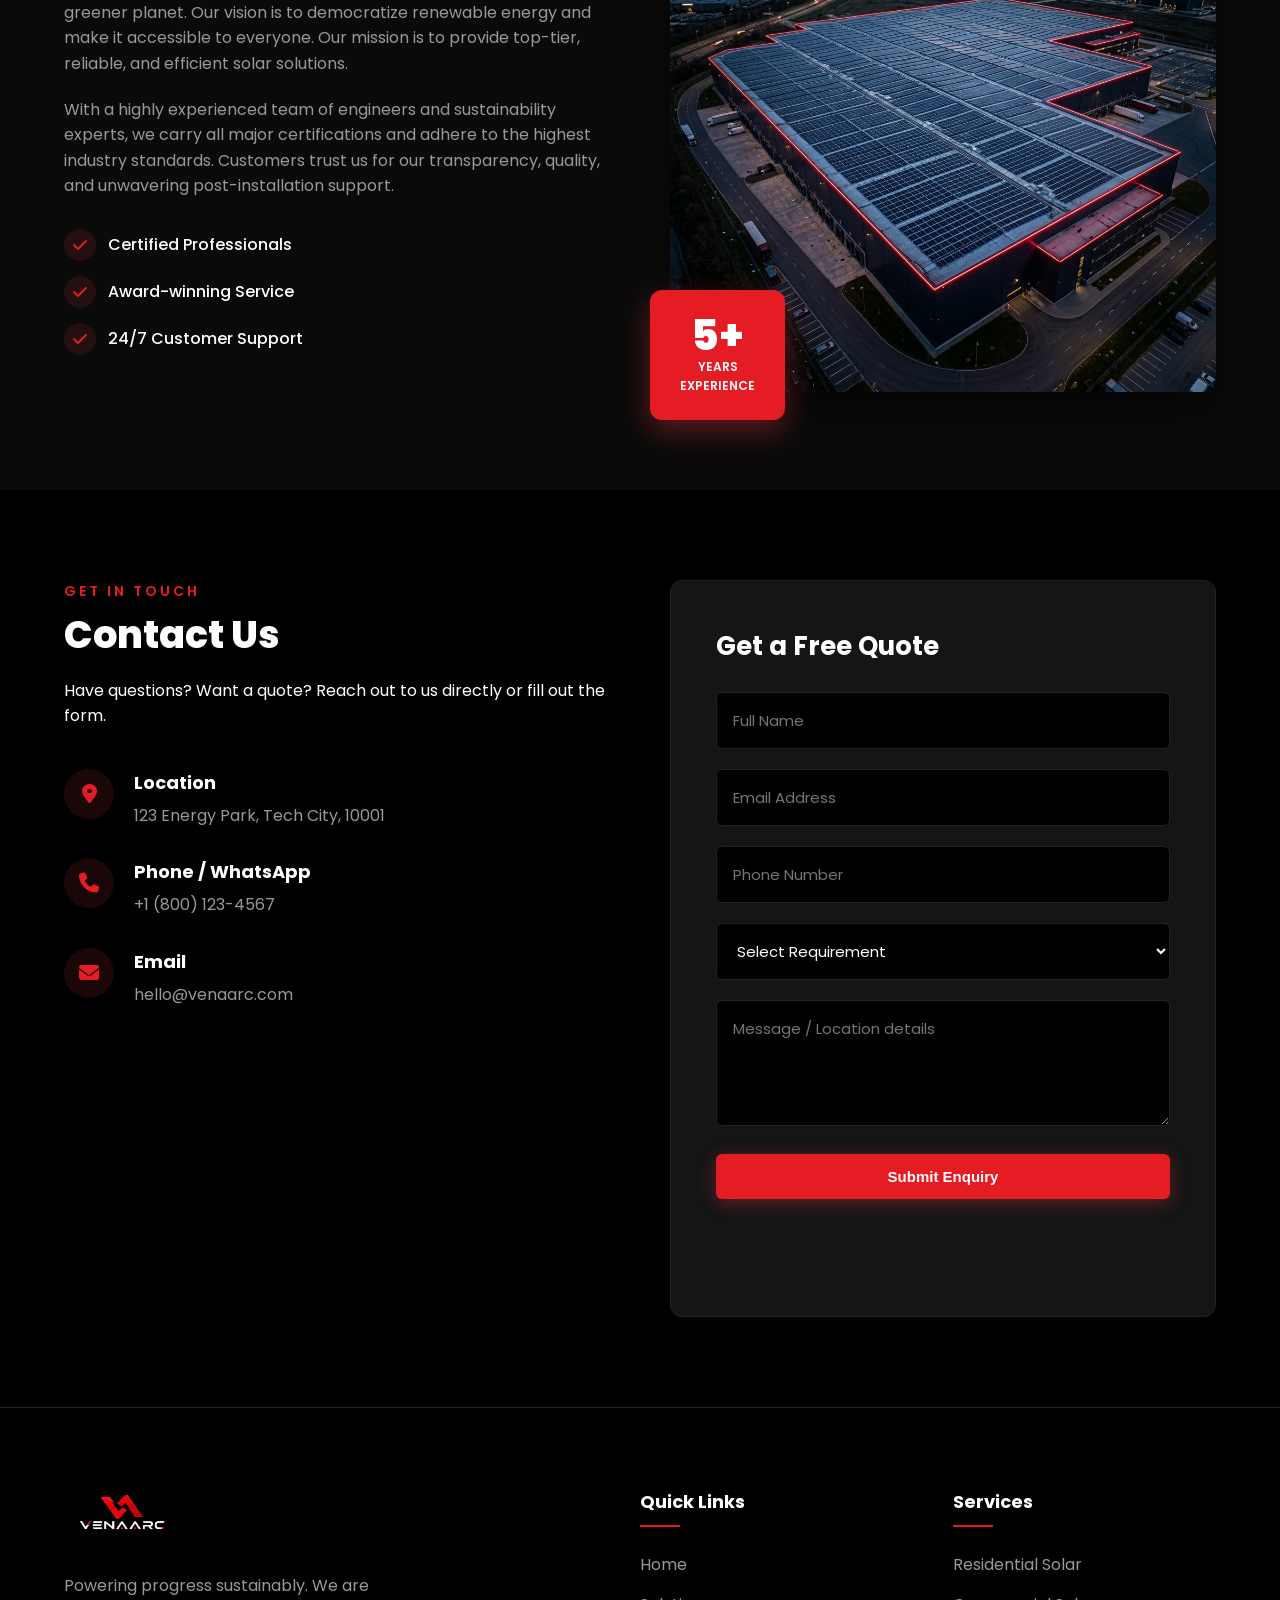
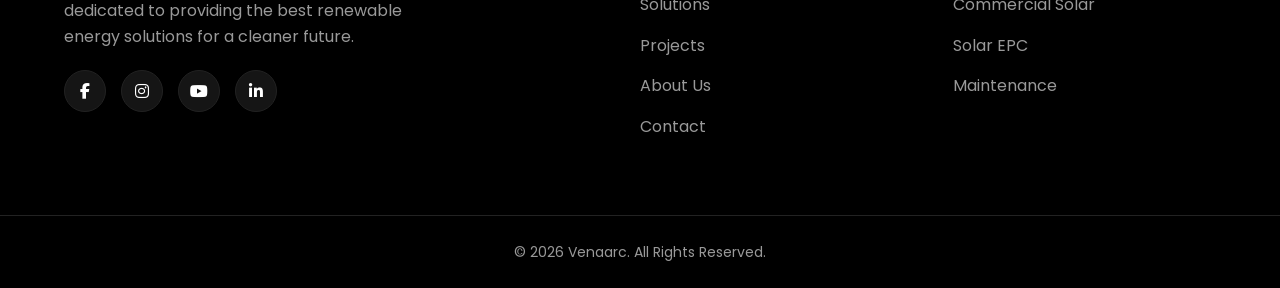
==== commit d90d4312: "develop" ====
--- a/index.html
+++ b/index.html
@@ -15,10 +15,22 @@
     <!-- Font Awesome -->
     <link rel="stylesheet" href="https://cdnjs.cloudflare.com/ajax/libs/font-awesome/6.4.0/css/all.min.css">
     <!-- Custom CSS -->
-    <link rel="stylesheet" href="style.css?v=8">
+    <link rel="stylesheet" href="style.css?v=1001">
+
+    
+
+    <style>
+        html.hide-loader #preloader { display: none !important; }
+    </style>
+    <script>
+        if (localStorage.getItem('loaderShown') === 'true') {
+            document.documentElement.classList.add('hide-loader');
+        }
+    </script>
 </head>
 
 <body>
+    <div id="mini-loader"><div class="spinner"></div></div>
 
     <!-- Floating Particles Canvas -->
     <canvas id="particles-canvas"></canvas>
@@ -48,7 +60,6 @@
             <!-- Solar Panel Grid (Illuminating cells one by one) -->
             <g class="panel-grid-group">
                 <polygon points="50,140 150,140 165,180 35,180" fill="#1C1121" stroke="#382542" stroke-width="2" />
-                <!-- 6 Cells -->
                 <polygon class="cell-1" points="53,142 83,142 80,158 48,158" />
                 <polygon class="cell-2" points="86,142 114,142 114,158 83,158" />
                 <polygon class="cell-3" points="117,142 147,142 152,158 117,158" />
@@ -69,25 +80,25 @@
         <i class="fa-solid fa-rotate-right"></i> Play Loader Animation
     </button>
 
+
+    
+
     <!-- PREMIUM FLOATING ROUNDED TRANSFORMING NAVBAR -->
     <header id="header" class="floating-navbar">
         <div class="nav-pill-wrapper">
             <a href="#" class="logo">
-                <span class="logo-icon"><i class="fa-solid fa-bolt"></i></span>
-                <div class="logo-text">
-                    <h1>VENAARC</h1>
-                    <p>ENERGIZING TOMORROW</p>
-                </div>
+                <img src="images/logo.png" alt="Venaarc Logo" class="brand-logo">
             </a>
             <nav class="nav-menu">
                 <ul>
-                    <li><a href="#home" class="nav-link active">Home</a></li>
-                    <li><a href="#journey" class="nav-link">3D Solar Journey</a></li>
-                    <li><a href="#about" class="nav-link">About Us</a></li>
-                    <li><a href="#dashboard" class="nav-link">Live Storage</a></li>
-                    <li><a href="#solutions" class="nav-link">Solutions</a></li>
-                    <li><a href="#projects" class="nav-link">Projects</a></li>
-                    <li><a href="#contact" class="nav-link">Contact</a></li>
+                    <li><a href="index.html" class="nav-link active">Home</a></li>
+                    <li><a href="residential.html" class="nav-link">Residential Solar</a></li>
+                    <li><a href="commercial.html" class="nav-link">Commercial Solar</a></li>
+                    <li><a href="projects.html" class="nav-link">Solar Projects</a></li>
+                    <li><a href="products.html" class="nav-link">Products</a></li>
+                    <li><a href="services.html" class="nav-link">Services</a></li>
+                    <li><a href="about.html" class="nav-link">About Us</a></li>
+                    <li><a href="contact.html" class="nav-link">Contact Us</a></li>
                 </ul>
             </nav>
             <div class="nav-right-actions">
@@ -106,11 +117,11 @@
 
         <div class="container hero-content">
             <h2 class="subtitle">ENERGIZING TOMORROW</h2>
-            <h1 class="title">Powering Progress<br><span>Sustainably</span></h1>
+            <h1 class="title">Best Ongrid Solar<br><span>Installer In South India</span></h1>
             <p class="description">Venaarc is committed to delivering innovative and reliable solar energy solutions for
                 homes, businesses, and industries. Sustainable energy solutions for a brighter and cleaner future.</p>
             <div class="hero-btns">
-                <a href="#journey" class="btn btn-primary">CINEMATIC JOURNEY</a>
+                <a href="#timeline" class="btn btn-primary">CINEMATIC JOURNEY</a>
                 <a href="#about" class="btn btn-outline">LEARN MORE</a>
             </div>
 
@@ -207,152 +218,8 @@
                     </div>
                     <div class="timeline-empty"></div>
                 </div>
-
-                <!-- Step 4 -->
-                <div class="timeline-step" data-index="3">
-                    <div class="timeline-content">
-                        <div class="scene-step-num">STEP 4</div>
-                        <h2 class="scene-title">Installation</h2>
-                        <ul class="scene-description-list">
-                            <li>Panel installation</li>
-                            <li>Structural preparation</li>
-                            <li>Electrical connections</li>
-                        </ul>
-                        <div class="scene-stat-badge">
-                            <i class="fa-solid fa-screwdriver-wrench"></i> Hardware Secured
-                        </div>
-                    </div>
-                    <div class="timeline-center-node">
-                        <div class="milestone-node"></div>
-                    </div>
-                    <div class="timeline-empty"></div>
-                </div>
-
-                <!-- Step 5 -->
-                <div class="timeline-step" data-index="4">
-                    <div class="timeline-content">
-                        <div class="scene-step-num">STEP 5</div>
-                        <h2 class="scene-title">Power Generation</h2>
-                        <ul class="scene-description-list">
-                            <li>Solar energy production</li>
-                            <li>Energy conversion</li>
-                            <li>System activation</li>
-                        </ul>
-                        <div class="scene-stat-badge">
-                            <i class="fa-solid fa-bolt"></i> Grid Active
-                        </div>
-                    </div>
-                    <div class="timeline-center-node">
-                        <div class="milestone-node"></div>
-                    </div>
-                    <div class="timeline-empty"></div>
-                </div>
-
-                <!-- Step 6 -->
-                <div class="timeline-step" data-index="5">
-                    <div class="timeline-content">
-                        <div class="scene-step-num">STEP 6</div>
-                        <h2 class="scene-title">Energy Storage</h2>
-                        <ul class="scene-description-list">
-                            <li>Battery systems</li>
-                            <li>Backup power</li>
-                            <li>Energy management</li>
-                        </ul>
-                        <div class="scene-stat-badge">
-                            <i class="fa-solid fa-battery-full"></i> Batteries Charged
-                        </div>
-                    </div>
-                    <div class="timeline-center-node">
-                        <div class="milestone-node"></div>
-                    </div>
-                    <div class="timeline-empty"></div>
-                </div>
-
-                <!-- Step 7 -->
-                <div class="timeline-step" data-index="6">
-                    <div class="timeline-content">
-                        <div class="scene-step-num">STEP 7</div>
-                        <h2 class="scene-title">Smart Monitoring</h2>
-                        <ul class="scene-description-list">
-                            <li>Real-time analytics</li>
-                            <li>Consumption tracking</li>
-                            <li>Performance optimization</li>
-                        </ul>
-                        <div class="scene-stat-badge">
-                            <i class="fa-solid fa-chart-line"></i> Data Synced
-                        </div>
-                    </div>
-                    <div class="timeline-center-node">
-                        <div class="milestone-node"></div>
-                    </div>
-                    <div class="timeline-empty"></div>
-                </div>
-
-                <!-- Step 8 -->
-                <div class="timeline-step" data-index="7">
-                    <div class="timeline-content">
-                        <div class="scene-step-num">STEP 8</div>
-                        <h2 class="scene-title">Sustainable Future</h2>
-                        <ul class="scene-description-list">
-                            <li>Residential solutions</li>
-                            <li>Commercial solutions</li>
-                            <li>Electric vehicle integration</li>
-                            <li>Community energy networks</li>
-                        </ul>
-                        <div class="scene-stat-badge">
-                            <i class="fa-solid fa-leaf"></i> Zero Emissions
-                        </div>
-                    </div>
-                    <div class="timeline-center-node">
-                        <div class="milestone-node"></div>
-                    </div>
-                    <div class="timeline-empty"></div>
-                </div>
-            </div>
-        </div>
-    </section>
-
-    <!-- Statistics Section -->
-    <section class="statistics-section">
-        <div class="container">
-            <div class="stats-card scroll-animate" id="stats-container">
-                <div class="stats-grid">
-                    <div class="stat-item">
-                        <div class="stat-value-wrapper">
-                            <h3 class="counter" data-target="150">0</h3>
-                            <span class="plus">+</span>
-                        </div>
-                        <p class="stat-label">Projects Completed</p>
-                    </div>
-                    <div class="stat-item">
-                        <div class="stat-value-wrapper">
-                            <h3 class="counter" data-target="50">0</h3>
-                            <span class="plus">+</span>
-                        </div>
-                        <p class="stat-label">MW Installed</p>
-                    </div>
-                    <div class="stat-item">
-                        <div class="stat-value-wrapper">
-                            <h3 class="counter" data-target="100">0</h3>
-                            <span class="plus">+</span>
-                        </div>
-                        <p class="stat-label">Happy Clients</p>
-                    </div>
-                    <div class="stat-item">
-                        <div class="stat-value-wrapper">
-                            <h3 class="counter" data-target="5">0</h3>
-                            <span class="plus">+</span>
-                        </div>
-                        <p class="stat-label">Years of Excellence</p>
-                    </div>
-                </div>
-            </div>
-        </div>
-    </section>
-
-    <!-- 2. Battery Charging Loading & Energy Dashboard Animation Section -->
-    <section id="dashboard" class="section-padding bg-darker">
-        <div class="container">
+            </div>
+
             <div class="section-header text-center">
                 <h4 class="section-subtitle">REAL-TIME TELEMETRY</h4>
                 <h2 class="section-title">Solar Energy & Storage Flow</h2>
@@ -411,6 +278,451 @@
                         </svg>
                         <h4 style="margin-top:10px;">System Efficiency</h4>
                         <span>Peak Inverter Performance</span>
+                    </div>
+                </div>
+            </div>
+        
+        </div>
+    </section>
+
+    <!-- Statistics Section -->
+    <section class="statistics-section">
+        <div class="container">
+            <div class="stats-card scroll-animate" id="stats-container">
+                <div class="stats-grid">
+                    <div class="stat-item">
+                        <div class="stat-value-wrapper">
+                            <h3 class="counter" data-target="150">0</h3>
+                            <span class="plus">+</span>
+                        </div>
+                        <p class="stat-label">Projects Completed</p>
+                    </div>
+                    <div class="stat-item">
+                        <div class="stat-value-wrapper">
+                            <h3 class="counter" data-target="50">0</h3>
+                            <span class="plus">+</span>
+                        </div>
+                        <p class="stat-label">MW Installed</p>
+                    </div>
+                    <div class="stat-item">
+                        <div class="stat-value-wrapper">
+                            <h3 class="counter" data-target="100">0</h3>
+                            <span class="plus">+</span>
+                        </div>
+                        <p class="stat-label">Happy Clients</p>
+                    </div>
+                    <div class="stat-item">
+                        <div class="stat-value-wrapper">
+                            <h3 class="counter" data-target="5">0</h3>
+                            <span class="plus">+</span>
+                        </div>
+                        <p class="stat-label">Years of Excellence</p>
+                    </div>
+                </div>
+            </div>
+        </div>
+    </section><!-- Solutions Section -->
+    <section id="solutions" class="solutions section-padding bg-darker">
+        <div class="container">
+            <div class="section-header text-center">
+                <h4 class="section-subtitle">OUR SERVICES</h4>
+                <h2 class="section-title">Solar Solutions</h2>
+                <p>Comprehensive energy solutions tailored to meet your specific needs.</p>
+            </div>
+            <div class="solutions-grid">
+                <div class="solution-card scroll-animate">
+                    <i class="fa-solid fa-house-chimney"></i>
+                    <h3>Residential Solar</h3>
+                    <p>Reduce your electricity bills and carbon footprint with our custom home solar systems.</p>
+                </div>
+                <div class="solution-card scroll-animate">
+                    <i class="fa-solid fa-building"></i>
+                    <h3>Commercial Solar</h3>
+                    <p>Empower your business with sustainable energy. Maximize ROI and corporate responsibility.</p>
+                </div>
+                <div class="solution-card scroll-animate">
+                    <i class="fa-solid fa-industry"></i>
+                    <h3>Industrial Solar</h3>
+                    <p>Large-scale solar deployments designed for heavy energy consumption and efficiency.</p>
+                </div>
+                <div class="solution-card scroll-animate">
+                    <i class="fa-solid fa-network-wired"></i>
+                    <h3>Solar EPC</h3>
+                    <p>End-to-end Engineering, Procurement, and Construction for utility-scale projects.</p>
+                </div>
+                <div class="solution-card scroll-animate">
+                    <i class="fa-solid fa-tools"></i>
+                    <h3>Maintenance & AMC</h3>
+                    <p>Regular maintenance and Annual Maintenance Contracts to keep your system at peak performance.</p>
+                </div>
+                <div class="solution-card scroll-animate">
+                    <i class="fa-solid fa-plug-circle-bolt"></i>
+                    <h3>Other Services</h3>
+                    <p>Energy audits, net metering assistance, and smart grid integrations.</p>
+                </div>
+            </div>
+        </div>
+    </section>
+
+
+    <!-- Solar Savings Calculator -->
+    <section id="calculator" class="calculator section-padding bg-darker">
+        <div class="container">
+            <div class="section-header text-center">
+                <h4 class="section-subtitle">ESTIMATE YOUR SAVINGS</h4>
+                <h2 class="section-title">TN Solar Bill Calculator</h2>
+                <p>Enter your Tamil Nadu EB bill amount to estimate your solar system size, cost, and payback period.</p>
+            </div>
+            
+            <div class="solar-calculator-grid">
+                <!-- Left: Calculator Component -->
+                <div class="calc-wrap scroll-animate slide-left">
+                    <p class="calc-title">Solar Savings Calculator</p>
+                    <p class="calc-sub">Optimize your energy costs with Venaarc.</p>
+
+                    <div class="field-row">
+                        <span class="field-label">Bill amount</span>
+                        <span class="rupee-symbol">₹</span>
+                        <input type="number" id="billAmt" class="calc-input" value="3000" min="0" step="1">
+                    </div>
+
+                    <div class="field-row">
+                        <span class="field-label">Billing cycle</span>
+                        <select id="cycle" class="calc-select">
+                            <option value="1">Monthly bill</option>
+                            <option value="2" selected>2-month bill (TNEB standard)</option>
+                        </select>
+                    </div>
+
+                    <div class="units-box">
+                        <p class="units-box-label">Estimated consumption</p>
+                        <div class="units-value-row">
+                            <span class="units-value" id="unitsOut">0</span>
+                            <span class="units-unit">units / cycle</span>
+                            <span class="units-monthly" id="unitsMonthly">(0 / month)</span>
+                        </div>
+                    </div>
+
+                    <div class="stat-grid">
+                        <div class="stat-card">
+                            <p class="stat-card-label">Recommended system</p>
+                            <p class="stat-card-value" id="kwOut">0 kW</p>
+                        </div>
+                        <div class="stat-card">
+                            <p class="stat-card-label">Yearly savings</p>
+                            <p class="stat-card-value" id="saveOut">₹0</p>
+                        </div>
+                    </div>
+
+                    <div class="detail-box">
+                        <div class="detail-row">
+                            <span class="detail-label">System cost</span>
+                            <span class="detail-value" id="costOut">₹0</span>
+                        </div>
+                        <div class="detail-row">
+                            <span class="detail-label">PM Surya Ghar subsidy</span>
+                            <span class="detail-value positive" id="subOut">-₹0</span>
+                        </div>
+                        <div class="detail-row total">
+                            <span class="detail-label">Your net cost</span>
+                            <span class="detail-value accent" id="netOut">₹0</span>
+                        </div>
+                        <div class="detail-row">
+                            <span class="detail-label">Payback period</span>
+                            <span class="detail-value" id="paybackOut">0 yrs</span>
+                        </div>
+                    </div>
+
+                    <p class="foot-note">System sizing is approximate based on Tamil Nadu residential tariff slabs. For an exact quote, fill out the form.</p>
+                </div>
+
+                <!-- Right: Lead Capture Form -->
+                <div class="calc-wrap scroll-animate slide-right">
+                    <p class="calc-title">Get a Precise Quote</p>
+                    <p class="calc-sub">Share your details and our experts will contact you with a customized proposal.</p>
+                    
+                    <form class="calc-quote-form" onsubmit="event.preventDefault(); alert('Request submitted successfully!');">
+                        <div class="form-group">
+                            <input type="text" placeholder="Full Name" required>
+                        </div>
+                        <div class="form-group">
+                            <input type="email" placeholder="Email Address" required>
+                        </div>
+                        <div class="form-group">
+                            <input type="tel" placeholder="Phone Number / WhatsApp" required>
+                        </div>
+                        <div class="form-group">
+                            <select id="property-type" class="calc-select" required>
+                                <option value="" disabled selected>Property Type</option>
+                                <option value="residential">Residential Home</option>
+                                <option value="commercial">Commercial Building</option>
+                                <option value="industrial">Industrial Shed</option>
+                            </select>
+                        </div>
+                        <div class="form-group">
+                            <textarea rows="3" placeholder="Additional Notes (e.g. Roof type, shaded areas)"></textarea>
+                        </div>
+                        <button type="submit" class="btn btn-primary btn-block">Request Free Consultation</button>
+                    </form>
+                </div>
+            </div>
+        </div>
+    </section>
+
+    <!-- Products Section -->
+    <section id="products" class="products section-padding">
+        <div class="container">
+            <div class="section-header text-center">
+                <h4 class="section-subtitle">TECHNOLOGY</h4>
+                <h2 class="section-title">Our Products</h2>
+            </div>
+            <div class="products-grid">
+                <div class="product-card scroll-animate">
+                    <div class="product-icon"><i class="fa-solid fa-solar-panel"></i></div>
+                    <h3>Solar Panels</h3>
+                    <p>High-efficiency monocrystalline and polycrystalline panels from top global brands.</p>
+                </div>
+                <div class="product-card scroll-animate">
+                    <div class="product-icon"><i class="fa-solid fa-charging-station"></i></div>
+                    <h3>Inverters</h3>
+                    <p>Smart, grid-tied, off-grid, and hybrid inverters for optimal energy conversion.</p>
+                </div>
+                <div class="product-card scroll-animate">
+                    <div class="product-icon"><i class="fa-solid fa-car-battery"></i></div>
+                    <h3>Batteries</h3>
+                    <p>Long-lasting lithium-ion and tubular batteries for reliable energy storage.</p>
+                </div>
+                <div class="product-card scroll-animate">
+                    <div class="product-icon"><i class="fa-solid fa-layer-group"></i></div>
+                    <h3>Mounting Structures</h3>
+                    <p>Durable, corrosion-resistant structures for all roof types and ground mounts.</p>
+                </div>
+            </div>
+        </div>
+    </section>
+
+    <!-- Projects Section -->
+    <section id="projects" class="projects section-padding bg-darker">
+        <div class="container">
+            <div class="section-header">
+                <h4 class="section-subtitle">OUR WORK</h4>
+                <h2 class="section-title">Featured Projects</h2>
+            </div>
+            <div class="projects-grid">
+                <div class="project-card scroll-animate slide-left">
+                    <div class="project-img">
+                        <img src="images/project_residential_1786602252499.png" alt="Residential Project">
+                        <div class="project-overlay">
+                            <a href="#" class="view-btn"><i class="fa-solid fa-arrow-right"></i></a>
+                        </div>
+                    </div>
+                    <div class="project-info">
+                        <h3>Green Valley Residence</h3>
+                        <p>Residential • 15kW Capacity • California</p>
+                    </div>
+                </div>
+                <div class="project-card scroll-animate slide-right">
+                    <div class="project-img">
+                        <img src="images/project_commercial_1786602265738.png" alt="Commercial Project">
+                        <div class="project-overlay">
+                            <a href="#" class="view-btn"><i class="fa-solid fa-arrow-right"></i></a>
+                        </div>
+                    </div>
+                    <div class="project-info">
+                        <h3>Tech Hub Industrial Park</h3>
+                        <p>Industrial • 1.2MW Capacity • Texas</p>
+                    </div>
+                </div>
+            </div>
+        </div>
+    </section>
+
+    <!-- Gallery Section -->
+    <section id="gallery" class="gallery section-padding">
+        <div class="container">
+            <div class="section-header text-center">
+                <h4 class="section-subtitle">OUR GALLERY</h4>
+                <h2 class="section-title">A Glimpse of Our Work</h2>
+            </div>
+            <div class="gallery-grid"
+                style="display: grid; grid-template-columns: repeat(auto-fit, minmax(250px, 1fr)); gap: 18px;">
+                <img class="scroll-animate" src="images/project_residential_1786602252499.png" alt="Gallery Image 1"
+                    style="width: 100%; height: 220px; object-fit: cover; border-radius: 10px; transition: transform 0.4s ease;"
+                    onmouseover="this.style.transform='scale(1.05)'" onmouseout="this.style.transform='scale(1)'">
+                <img class="scroll-animate" src="images/project_commercial_1786602265738.png" alt="Gallery Image 2"
+                    style="width: 100%; height: 220px; object-fit: cover; border-radius: 10px; transition: transform 0.4s ease;"
+                    onmouseover="this.style.transform='scale(1.05)'" onmouseout="this.style.transform='scale(1)'">
+                <img class="scroll-animate" src="images/hero_background_1786601991936.png" alt="Gallery Image 3"
+                    style="width: 100%; height: 220px; object-fit: cover; border-radius: 10px; transition: transform 0.4s ease;"
+                    onmouseover="this.style.transform='scale(1.05)'" onmouseout="this.style.transform='scale(1)'">
+            </div>
+        </div>
+    </section>
+
+    <!-- Why Choose Us Section -->
+    <section id="why-us" class="why-us section-padding">
+        <div class="container why-us-container">
+            <div class="why-us-content scroll-animate slide-left">
+                <h4 class="section-subtitle">ADVANTAGE</h4>
+                <h2 class="section-title">Why Choose Venaarc?</h2>
+                <div class="features-list">
+                    <div class="feature-item">
+                        <i class="fa-solid fa-medal text-primary"></i>
+                        <div>
+                            <h4>Uncompromising Quality</h4>
+                            <p>We source only tier-1 components ensuring longevity and high yield.</p>
+                        </div>
+                    </div>
+                    <div class="feature-item">
+                        <i class="fa-solid fa-shield-halved text-primary"></i>
+                        <div>
+                            <h4>Extended Warranty</h4>
+                            <p>Up to 25 years of performance warranty on our solar panels.</p>
+                        </div>
+                    </div>
+                    <div class="feature-item">
+                        <i class="fa-solid fa-helmet-safety text-primary"></i>
+                        <div>
+                            <h4>Installation Expertise</h4>
+                            <p>Flawless execution by certified, highly-trained professionals.</p>
+                        </div>
+                    </div>
+                    <div class="feature-item">
+                        <i class="fa-solid fa-sack-dollar text-primary"></i>
+                        <div>
+                            <h4>Easy Financing</h4>
+                            <p>Flexible payment plans and help with government subsidies.</p>
+                        </div>
+                    </div>
+                </div>
+            </div>
+            <div class="why-us-image scroll-animate slide-right">
+                <div class="cta-box">
+                    <h3>Ready to switch to solar?</h3>
+                    <p>Get a free consultation and personalized quote today.</p>
+                    <a href="#quote" class="btn btn-primary">Request Free Quote</a>
+                </div>
+            </div>
+        </div>
+    </section>
+
+    <!-- Testimonials Section -->
+    <section id="testimonials" class="testimonials section-padding bg-darker">
+        <div class="container">
+            <div class="section-header text-center">
+                <h4 class="section-subtitle">CLIENT REVIEWS</h4>
+                <h2 class="section-title">What Our Customers Say</h2>
+            </div>
+            <div class="testimonial-slider scroll-animate">
+                <div class="testimonial-track">
+                    <!-- Testimonial 1 -->
+                    <div class="testimonial-card">
+                        <div class="stars">
+                            <i class="fa-solid fa-star"></i><i class="fa-solid fa-star"></i><i
+                                class="fa-solid fa-star"></i><i class="fa-solid fa-star"></i><i
+                                class="fa-solid fa-star"></i>
+                        </div>
+                        <p class="quote">"Venaarc completely transformed our factory's energy consumption. Their team
+                            was professional, and the installation was seamless. Highly recommended!"</p>
+                        <div class="client-info">
+                            <div class="client-details">
+                                <h4>John Doe</h4>
+                                <span>CEO, Manufacturing Inc.</span>
+                            </div>
+                        </div>
+                    </div>
+                    <!-- Testimonial 2 -->
+                    <div class="testimonial-card">
+                        <div class="stars">
+                            <i class="fa-solid fa-star"></i><i class="fa-solid fa-star"></i><i
+                                class="fa-solid fa-star"></i><i class="fa-solid fa-star"></i><i
+                                class="fa-solid fa-star-half-stroke"></i>
+                        </div>
+                        <p class="quote">"Switching to solar for our home was a big decision, but Venaarc made it easy.
+                            They handled everything from permits to installation perfectly."</p>
+                        <div class="client-info">
+                            <div class="client-details">
+                                <h4>Sarah Williams</h4>
+                                <span>Homeowner</span>
+                            </div>
+                        </div>
+                    </div>
+                </div>
+                <div class="testimonial-controls">
+                    <button id="prevTestimonial"><i class="fa-solid fa-arrow-left"></i></button>
+                    <button id="nextTestimonial"><i class="fa-solid fa-arrow-right"></i></button>
+                </div>
+            </div>
+
+            <!-- Video Testimonial -->
+            <div class="video-testimonial scroll-animate">
+                <h3>Watch Our Client Success Stories</h3>
+                <div class="video-container">
+                    <iframe width="560" height="315" src="https://www.youtube.com/embed/dQw4w9WgXcQ"
+                        title="YouTube video player" frameborder="0"
+                        allow="accelerometer; autoplay; clipboard-write; encrypted-media; gyroscope; picture-in-picture"
+                        allowfullscreen></iframe>
+                </div>
+            </div>
+        </div>
+    </section>
+
+    <!-- FAQ Section -->
+    <section class="faq section-padding">
+        <div class="container faq-container">
+            <div class="section-header text-center">
+                <h4 class="section-subtitle">KNOWLEDGE BASE</h4>
+                <h2 class="section-title">Frequently Asked Questions</h2>
+            </div>
+            <div class="accordion scroll-animate">
+                <div class="accordion-item">
+                    <div class="accordion-header">
+                        <h3>What is the cost of installing a solar system?</h3>
+                        <i class="fa-solid fa-plus"></i>
+                    </div>
+                    <div class="accordion-content">
+                        <p>The cost varies based on your energy needs and the capacity of the system. We offer free
+                            assessments to provide an accurate quote tailored to your requirements.</p>
+                    </div>
+                </div>
+                <div class="accordion-item">
+                    <div class="accordion-header">
+                        <h3>Are there government subsidies available?</h3>
+                        <i class="fa-solid fa-plus"></i>
+                    </div>
+                    <div class="accordion-content">
+                        <p>Yes, many governments offer subsidies and tax incentives for solar installations. Our team
+                            assists you in navigating and applying for these benefits.</p>
+                    </div>
+                </div>
+                <div class="accordion-item">
+                    <div class="accordion-header">
+                        <h3>How long does the installation take?</h3>
+                        <i class="fa-solid fa-plus"></i>
+                    </div>
+                    <div class="accordion-content">
+                        <p>A typical residential installation takes 1-3 days, while commercial projects depend on the
+                            scale. We ensure a swift and non-disruptive process.</p>
+                    </div>
+                </div>
+                <div class="accordion-item">
+                    <div class="accordion-header">
+                        <h3>How does Net Metering work?</h3>
+                        <i class="fa-solid fa-plus"></i>
+                    </div>
+                    <div class="accordion-content">
+                        <p>Net metering allows you to send excess electricity back to the grid in exchange for credits,
+                            which you can use when your panels aren't producing enough power (e.g., at night).</p>
+                    </div>
+                </div>
+                <div class="accordion-item">
+                    <div class="accordion-header">
+                        <h3>What is the expected ROI?</h3>
+                        <i class="fa-solid fa-plus"></i>
+                    </div>
+                    <div class="accordion-content">
+                        <p>Most of our clients see a Return on Investment within 3 to 5 years, enjoying virtually free
+                            electricity for the remaining 20+ years of the system's lifespan.</p>
                     </div>
                 </div>
             </div>
@@ -447,308 +759,7 @@
         </div>
     </section>
 
-    <!-- Solutions Section -->
-    <section id="solutions" class="solutions section-padding bg-darker">
-        <div class="container">
-            <div class="section-header text-center">
-                <h4 class="section-subtitle">OUR SERVICES</h4>
-                <h2 class="section-title">Solar Solutions</h2>
-                <p>Comprehensive energy solutions tailored to meet your specific needs.</p>
-            </div>
-            <div class="solutions-grid">
-                <div class="solution-card scroll-animate">
-                    <i class="fa-solid fa-house-chimney"></i>
-                    <h3>Residential Solar</h3>
-                    <p>Reduce your electricity bills and carbon footprint with our custom home solar systems.</p>
-                </div>
-                <div class="solution-card scroll-animate">
-                    <i class="fa-solid fa-building"></i>
-                    <h3>Commercial Solar</h3>
-                    <p>Empower your business with sustainable energy. Maximize ROI and corporate responsibility.</p>
-                </div>
-                <div class="solution-card scroll-animate">
-                    <i class="fa-solid fa-industry"></i>
-                    <h3>Industrial Solar</h3>
-                    <p>Large-scale solar deployments designed for heavy energy consumption and efficiency.</p>
-                </div>
-                <div class="solution-card scroll-animate">
-                    <i class="fa-solid fa-network-wired"></i>
-                    <h3>Solar EPC</h3>
-                    <p>End-to-end Engineering, Procurement, and Construction for utility-scale projects.</p>
-                </div>
-                <div class="solution-card scroll-animate">
-                    <i class="fa-solid fa-tools"></i>
-                    <h3>Maintenance & AMC</h3>
-                    <p>Regular maintenance and Annual Maintenance Contracts to keep your system at peak performance.</p>
-                </div>
-                <div class="solution-card scroll-animate">
-                    <i class="fa-solid fa-plug-circle-bolt"></i>
-                    <h3>Other Services</h3>
-                    <p>Energy audits, net metering assistance, and smart grid integrations.</p>
-                </div>
-            </div>
-        </div>
-    </section>
-
-    <!-- Products Section -->
-    <section id="products" class="products section-padding">
-        <div class="container">
-            <div class="section-header text-center">
-                <h4 class="section-subtitle">TECHNOLOGY</h4>
-                <h2 class="section-title">Our Products</h2>
-            </div>
-            <div class="products-grid">
-                <div class="product-card scroll-animate">
-                    <div class="product-icon"><i class="fa-solid fa-solar-panel"></i></div>
-                    <h3>Solar Panels</h3>
-                    <p>High-efficiency monocrystalline and polycrystalline panels from top global brands.</p>
-                </div>
-                <div class="product-card scroll-animate">
-                    <div class="product-icon"><i class="fa-solid fa-charging-station"></i></div>
-                    <h3>Inverters</h3>
-                    <p>Smart, grid-tied, off-grid, and hybrid inverters for optimal energy conversion.</p>
-                </div>
-                <div class="product-card scroll-animate">
-                    <div class="product-icon"><i class="fa-solid fa-car-battery"></i></div>
-                    <h3>Batteries</h3>
-                    <p>Long-lasting lithium-ion and tubular batteries for reliable energy storage.</p>
-                </div>
-                <div class="product-card scroll-animate">
-                    <div class="product-icon"><i class="fa-solid fa-layer-group"></i></div>
-                    <h3>Mounting Structures</h3>
-                    <p>Durable, corrosion-resistant structures for all roof types and ground mounts.</p>
-                </div>
-            </div>
-        </div>
-    </section>
-
-    <!-- Projects Section -->
-    <section id="projects" class="projects section-padding bg-darker">
-        <div class="container">
-            <div class="section-header">
-                <h4 class="section-subtitle">OUR WORK</h4>
-                <h2 class="section-title">Featured Projects</h2>
-            </div>
-            <div class="projects-grid">
-                <div class="project-card scroll-animate slide-left">
-                    <div class="project-img">
-                        <img src="images/project_residential_1786602252499.png" alt="Residential Project">
-                        <div class="project-overlay">
-                            <a href="#" class="view-btn"><i class="fa-solid fa-arrow-right"></i></a>
-                        </div>
-                    </div>
-                    <div class="project-info">
-                        <h3>Green Valley Residence</h3>
-                        <p>Residential • 15kW Capacity • California</p>
-                    </div>
-                </div>
-                <div class="project-card scroll-animate slide-right">
-                    <div class="project-img">
-                        <img src="images/project_commercial_1786602265738.png" alt="Commercial Project">
-                        <div class="project-overlay">
-                            <a href="#" class="view-btn"><i class="fa-solid fa-arrow-right"></i></a>
-                        </div>
-                    </div>
-                    <div class="project-info">
-                        <h3>Tech Hub Industrial Park</h3>
-                        <p>Industrial • 1.2MW Capacity • Texas</p>
-                    </div>
-                </div>
-            </div>
-        </div>
-    </section>
-
-    <!-- Gallery Section -->
-    <section id="gallery" class="gallery section-padding">
-        <div class="container">
-            <div class="section-header text-center">
-                <h4 class="section-subtitle">OUR GALLERY</h4>
-                <h2 class="section-title">A Glimpse of Our Work</h2>
-            </div>
-            <div class="gallery-grid"
-                style="display: grid; grid-template-columns: repeat(auto-fit, minmax(250px, 1fr)); gap: 18px;">
-                <img class="scroll-animate" src="images/project_residential_1786602252499.png" alt="Gallery Image 1"
-                    style="width: 100%; height: 220px; object-fit: cover; border-radius: 10px; transition: transform 0.4s ease;"
-                    onmouseover="this.style.transform='scale(1.05)'" onmouseout="this.style.transform='scale(1)'">
-                <img class="scroll-animate" src="images/project_commercial_1786602265738.png" alt="Gallery Image 2"
-                    style="width: 100%; height: 220px; object-fit: cover; border-radius: 10px; transition: transform 0.4s ease;"
-                    onmouseover="this.style.transform='scale(1.05)'" onmouseout="this.style.transform='scale(1)'">
-                <img class="scroll-animate" src="images/hero_background_1786601991936.png" alt="Gallery Image 3"
-                    style="width: 100%; height: 220px; object-fit: cover; border-radius: 10px; transition: transform 0.4s ease;"
-                    onmouseover="this.style.transform='scale(1.05)'" onmouseout="this.style.transform='scale(1)'">
-            </div>
-        </div>
-    </section>
-
-    <!-- Why Choose Us Section -->
-    <section id="why-us" class="why-us section-padding">
-        <div class="container why-us-container">
-            <div class="why-us-content scroll-animate slide-left">
-                <h4 class="section-subtitle">ADVANTAGE</h4>
-                <h2 class="section-title">Why Choose Venaarc?</h2>
-                <div class="features-list">
-                    <div class="feature-item">
-                        <i class="fa-solid fa-medal text-primary"></i>
-                        <div>
-                            <h4>Uncompromising Quality</h4>
-                            <p>We source only tier-1 components ensuring longevity and high yield.</p>
-                        </div>
-                    </div>
-                    <div class="feature-item">
-                        <i class="fa-solid fa-shield-halved text-primary"></i>
-                        <div>
-                            <h4>Extended Warranty</h4>
-                            <p>Up to 25 years of performance warranty on our solar panels.</p>
-                        </div>
-                    </div>
-                    <div class="feature-item">
-                        <i class="fa-solid fa-helmet-safety text-primary"></i>
-                        <div>
-                            <h4>Installation Expertise</h4>
-                            <p>Flawless execution by certified, highly-trained professionals.</p>
-                        </div>
-                    </div>
-                    <div class="feature-item">
-                        <i class="fa-solid fa-sack-dollar text-primary"></i>
-                        <div>
-                            <h4>Easy Financing</h4>
-                            <p>Flexible payment plans and help with government subsidies.</p>
-                        </div>
-                    </div>
-                </div>
-            </div>
-            <div class="why-us-image scroll-animate slide-right">
-                <div class="cta-box">
-                    <h3>Ready to switch to solar?</h3>
-                    <p>Get a free consultation and personalized quote today.</p>
-                    <a href="#quote" class="btn btn-primary">Request Free Quote</a>
-                </div>
-            </div>
-        </div>
-    </section>
-
-    <!-- Testimonials Section -->
-    <section id="testimonials" class="testimonials section-padding bg-darker">
-        <div class="container">
-            <div class="section-header text-center">
-                <h4 class="section-subtitle">CLIENT REVIEWS</h4>
-                <h2 class="section-title">What Our Customers Say</h2>
-            </div>
-            <div class="testimonial-slider scroll-animate">
-                <div class="testimonial-track">
-                    <!-- Testimonial 1 -->
-                    <div class="testimonial-card">
-                        <div class="stars">
-                            <i class="fa-solid fa-star"></i><i class="fa-solid fa-star"></i><i
-                                class="fa-solid fa-star"></i><i class="fa-solid fa-star"></i><i
-                                class="fa-solid fa-star"></i>
-                        </div>
-                        <p class="quote">"Venaarc completely transformed our factory's energy consumption. Their team
-                            was professional, and the installation was seamless. Highly recommended!"</p>
-                        <div class="client-info">
-                            <div class="client-details">
-                                <h4>John Doe</h4>
-                                <span>CEO, Manufacturing Inc.</span>
-                            </div>
-                        </div>
-                    </div>
-                    <!-- Testimonial 2 -->
-                    <div class="testimonial-card">
-                        <div class="stars">
-                            <i class="fa-solid fa-star"></i><i class="fa-solid fa-star"></i><i
-                                class="fa-solid fa-star"></i><i class="fa-solid fa-star"></i><i
-                                class="fa-solid fa-star-half-stroke"></i>
-                        </div>
-                        <p class="quote">"Switching to solar for our home was a big decision, but Venaarc made it easy.
-                            They handled everything from permits to installation perfectly."</p>
-                        <div class="client-info">
-                            <div class="client-details">
-                                <h4>Sarah Williams</h4>
-                                <span>Homeowner</span>
-                            </div>
-                        </div>
-                    </div>
-                </div>
-                <div class="testimonial-controls">
-                    <button id="prevTestimonial"><i class="fa-solid fa-arrow-left"></i></button>
-                    <button id="nextTestimonial"><i class="fa-solid fa-arrow-right"></i></button>
-                </div>
-            </div>
-
-            <!-- Video Testimonial -->
-            <div class="video-testimonial scroll-animate">
-                <h3>Watch Our Client Success Stories</h3>
-                <div class="video-container">
-                    <iframe width="560" height="315" src="https://www.youtube.com/embed/dQw4w9WgXcQ"
-                        title="YouTube video player" frameborder="0"
-                        allow="accelerometer; autoplay; clipboard-write; encrypted-media; gyroscope; picture-in-picture"
-                        allowfullscreen></iframe>
-                </div>
-            </div>
-        </div>
-    </section>
-
-    <!-- FAQ Section -->
-    <section class="faq section-padding">
-        <div class="container faq-container">
-            <div class="section-header text-center">
-                <h4 class="section-subtitle">KNOWLEDGE BASE</h4>
-                <h2 class="section-title">Frequently Asked Questions</h2>
-            </div>
-            <div class="accordion scroll-animate">
-                <div class="accordion-item">
-                    <div class="accordion-header">
-                        <h3>What is the cost of installing a solar system?</h3>
-                        <i class="fa-solid fa-plus"></i>
-                    </div>
-                    <div class="accordion-content">
-                        <p>The cost varies based on your energy needs and the capacity of the system. We offer free
-                            assessments to provide an accurate quote tailored to your requirements.</p>
-                    </div>
-                </div>
-                <div class="accordion-item">
-                    <div class="accordion-header">
-                        <h3>Are there government subsidies available?</h3>
-                        <i class="fa-solid fa-plus"></i>
-                    </div>
-                    <div class="accordion-content">
-                        <p>Yes, many governments offer subsidies and tax incentives for solar installations. Our team
-                            assists you in navigating and applying for these benefits.</p>
-                    </div>
-                </div>
-                <div class="accordion-item">
-                    <div class="accordion-header">
-                        <h3>How long does the installation take?</h3>
-                        <i class="fa-solid fa-plus"></i>
-                    </div>
-                    <div class="accordion-content">
-                        <p>A typical residential installation takes 1-3 days, while commercial projects depend on the
-                            scale. We ensure a swift and non-disruptive process.</p>
-                    </div>
-                </div>
-                <div class="accordion-item">
-                    <div class="accordion-header">
-                        <h3>How does Net Metering work?</h3>
-                        <i class="fa-solid fa-plus"></i>
-                    </div>
-                    <div class="accordion-content">
-                        <p>Net metering allows you to send excess electricity back to the grid in exchange for credits,
-                            which you can use when your panels aren't producing enough power (e.g., at night).</p>
-                    </div>
-                </div>
-                <div class="accordion-item">
-                    <div class="accordion-header">
-                        <h3>What is the expected ROI?</h3>
-                        <i class="fa-solid fa-plus"></i>
-                    </div>
-                    <div class="accordion-content">
-                        <p>Most of our clients see a Return on Investment within 3 to 5 years, enjoying virtually free
-                            electricity for the remaining 20+ years of the system's lifespan.</p>
-                    </div>
-                </div>
-            </div>
-        </div>
-    </section>
+    
 
     <!-- Contact & Quote Section -->
     <section id="contact" class="contact section-padding bg-darker">
@@ -823,10 +834,7 @@
         <div class="container footer-container">
             <div class="footer-brand">
                 <a href="#" class="logo">
-                    <span class="logo-icon"><i class="fa-solid fa-bolt"></i></span>
-                    <div class="logo-text">
-                        <h2>VENAARC</h2>
-                    </div>
+                    <img src="images/logo.png" alt="Venaarc Logo" class="brand-logo footer-brand-logo">
                 </a>
                 <p>Powering progress sustainably. We are dedicated to providing the best renewable energy solutions for
                     a cleaner future.</p>
@@ -841,10 +849,9 @@
                 <h3>Quick Links</h3>
                 <ul>
                     <li><a href="#home">Home</a></li>
-                    <li><a href="#journey">3D Solar Journey</a></li>
+                    <li><a href="#solutions">Solutions</a></li>
+                    <li><a href="#projects">Projects</a></li>
                     <li><a href="#about">About Us</a></li>
-                    <li><a href="#dashboard">Live Telemetry</a></li>
-                    <li><a href="#projects">Our Work</a></li>
                     <li><a href="#contact">Contact</a></li>
                 </ul>
             </div>
@@ -863,7 +870,7 @@
         </div>
     </footer>
 
-    <script src="script.js?v=8"></script>
+    <script src="script.js?v=999"></script>
 </body>
 
 </html>
--- a/style.css
+++ b/style.css
@@ -49,6 +49,8 @@
     overflow-x: hidden;
     transition: background-color 0.5s ease, color 0.5s ease;
 }
+
+
 
 /* Floating Particles Canvas */
 #particles-canvas {
@@ -1883,4 +1885,248 @@
     .projects-grid {
         grid-template-columns: 1fr;
     }
-}+}
+
+html.hide-loader #preloader {
+    display: none !important;
+}
+
+/* Mini Loader */
+#mini-loader {
+    position: fixed;
+    top: 0; left: 0; width: 100%; height: 100%;
+    background: var(--bg-darker);
+    display: flex;
+    align-items: center;
+    justify-content: center;
+    z-index: 9998;
+    transition: opacity 0.3s ease, visibility 0.3s ease;
+}
+
+#mini-loader.fade-out {
+    opacity: 0;
+    visibility: hidden;
+}
+
+.spinner {
+    width: 40px;
+    height: 40px;
+    border: 3px solid rgba(230, 28, 36, 0.2);
+    border-top: 3px solid var(--primary-red);
+    border-radius: 50%;
+    animation: spin 1s linear infinite;
+}
+
+@keyframes spin {
+    0% { transform: rotate(0deg); }
+    100% { transform: rotate(360deg); }
+}
+
+/* TN Solar Bill Calculator Styles */
+.solar-calculator-grid {
+    display: grid;
+    grid-template-columns: 1fr 1fr;
+    gap: 30px;
+    align-items: flex-start;
+}
+@media (max-width: 992px) {
+    .solar-calculator-grid {
+        grid-template-columns: 1fr;
+    }
+}
+.calc-wrap {
+    background: var(--bg-card);
+    border: 1px solid var(--border-color);
+    border-radius: 14px;
+    padding: 30px;
+    box-shadow: 0 10px 30px rgba(0,0,0,0.2);
+    color: var(--text-light);
+}
+body.day-mode .calc-wrap {
+    box-shadow: 0 10px 30px rgba(0,0,0,0.05);
+}
+.calc-title {
+    font-size: 22px;
+    font-weight: 700;
+    margin: 0 0 8px;
+    color: var(--text-light);
+}
+.calc-sub {
+    font-size: 14px;
+    color: var(--text-muted);
+    margin: 0 0 25px;
+}
+.field-row {
+    display: flex;
+    align-items: center;
+    gap: 15px;
+    margin-bottom: 20px;
+}
+.field-label {
+    font-size: 14px;
+    color: var(--text-light);
+    font-weight: 500;
+    min-width: 100px;
+}
+.rupee-symbol {
+    font-size: 15px;
+    color: var(--text-muted);
+    font-weight: 600;
+}
+.calc-input, .calc-select {
+    flex: 1;
+    height: 42px;
+    border: 1px solid var(--border-color);
+    border-radius: 8px;
+    padding: 0 12px;
+    font-size: 15px;
+    font-family: inherit;
+    background: var(--bg-dark);
+    color: var(--text-light);
+    transition: var(--transition);
+}
+.calc-input:focus, .calc-select:focus {
+    outline: none;
+    border-color: var(--primary-red);
+    box-shadow: 0 0 0 3px rgba(230, 28, 36, 0.15);
+}
+.units-box {
+    background: rgba(245, 190, 11, 0.08);
+    border: 1px solid rgba(245, 190, 11, 0.2);
+    border-radius: 10px;
+    padding: 16px 20px;
+    margin: 10px 0 20px;
+}
+.units-box-label {
+    font-size: 13px;
+    color: var(--solar-yellow);
+    margin: 0 0 6px;
+    font-weight: 600;
+}
+.units-value-row {
+    display: flex;
+    align-items: baseline;
+    gap: 8px;
+    flex-wrap: wrap;
+}
+.units-value {
+    font-size: 26px;
+    font-weight: 700;
+    color: var(--solar-yellow);
+}
+.units-unit {
+    font-size: 14px;
+    color: var(--text-muted);
+}
+.units-monthly {
+    font-size: 13px;
+    color: var(--text-muted);
+}
+.stat-grid {
+    display: grid;
+    grid-template-columns: 1fr 1fr;
+    gap: 15px;
+    margin-bottom: 20px;
+}
+.stat-card {
+    background: rgba(255, 255, 255, 0.03);
+    border: 1px solid var(--border-color);
+    border-radius: 10px;
+    padding: 16px;
+}
+body.day-mode .stat-card {
+    background: #F8FAFC;
+}
+.stat-card-label {
+    font-size: 13px;
+    color: var(--text-muted);
+    margin: 0 0 6px;
+}
+.stat-card-value {
+    font-size: 20px;
+    font-weight: 700;
+    margin: 0;
+    color: var(--text-light);
+}
+.detail-box {
+    border: 1px solid var(--border-color);
+    border-radius: 10px;
+    padding: 8px 18px;
+    margin-bottom: 16px;
+    background: rgba(0,0,0,0.1);
+}
+.detail-row {
+    display: flex;
+    justify-content: space-between;
+    align-items: center;
+    padding: 12px 0;
+    font-size: 14px;
+    border-bottom: 1px solid var(--border-color);
+}
+.detail-row:last-child { border-bottom: none; }
+.detail-row.total {
+    border-top: 1px dashed var(--border-color);
+    font-weight: 700;
+    font-size: 16px;
+    padding-top: 14px;
+    margin-top: 2px;
+}
+.detail-label { color: var(--text-muted); }
+.detail-value { font-weight: 600; color: var(--text-light); }
+.detail-value.positive { color: #10B981; } /* Green for subsidy */
+.detail-value.accent { color: var(--primary-red); font-size: 18px; }
+.foot-note {
+    font-size: 12px;
+    color: var(--text-muted);
+    margin: 15px 0 0;
+    line-height: 1.5;
+    font-style: italic;
+}
+
+/* Quote Form inside Calculator Section */
+.calc-quote-form {
+    display: flex;
+    flex-direction: column;
+    gap: 15px;
+    height: 100%;
+}
+.calc-quote-form .form-group {
+    margin-bottom: 0;
+}
+.calc-quote-form input, .calc-quote-form select, .calc-quote-form textarea {
+    width: 100%;
+    padding: 14px 16px;
+    border: 1px solid var(--border-color);
+    background: var(--bg-dark);
+    color: var(--text-light);
+    border-radius: 8px;
+    font-family: var(--font-primary);
+    font-size: 14px;
+    transition: var(--transition);
+}
+.calc-quote-form input:focus, .calc-quote-form select:focus, .calc-quote-form textarea:focus {
+    outline: none;
+    border-color: var(--primary-red);
+    box-shadow: 0 0 0 3px rgba(230, 28, 36, 0.15);
+}
+.calc-quote-form button {
+    margin-top: auto;
+    padding: 16px;
+    font-size: 16px;
+}
+
+/* Brand Logo Styling */
+.brand-logo {
+    height: 40px;
+    width: auto;
+    object-fit: contain;
+    mix-blend-mode: lighten; /* Drops the black background */
+    transition: transform 0.3s cubic-bezier(0.25, 1, 0.5, 1), height 0.3s cubic-bezier(0.25, 1, 0.5, 1);
+}
+#header.floating-navbar.scrolled .brand-logo {
+    height: 32px;
+}
+.footer-brand-logo {
+    height: 50px;
+    margin-bottom: 15px;
+}
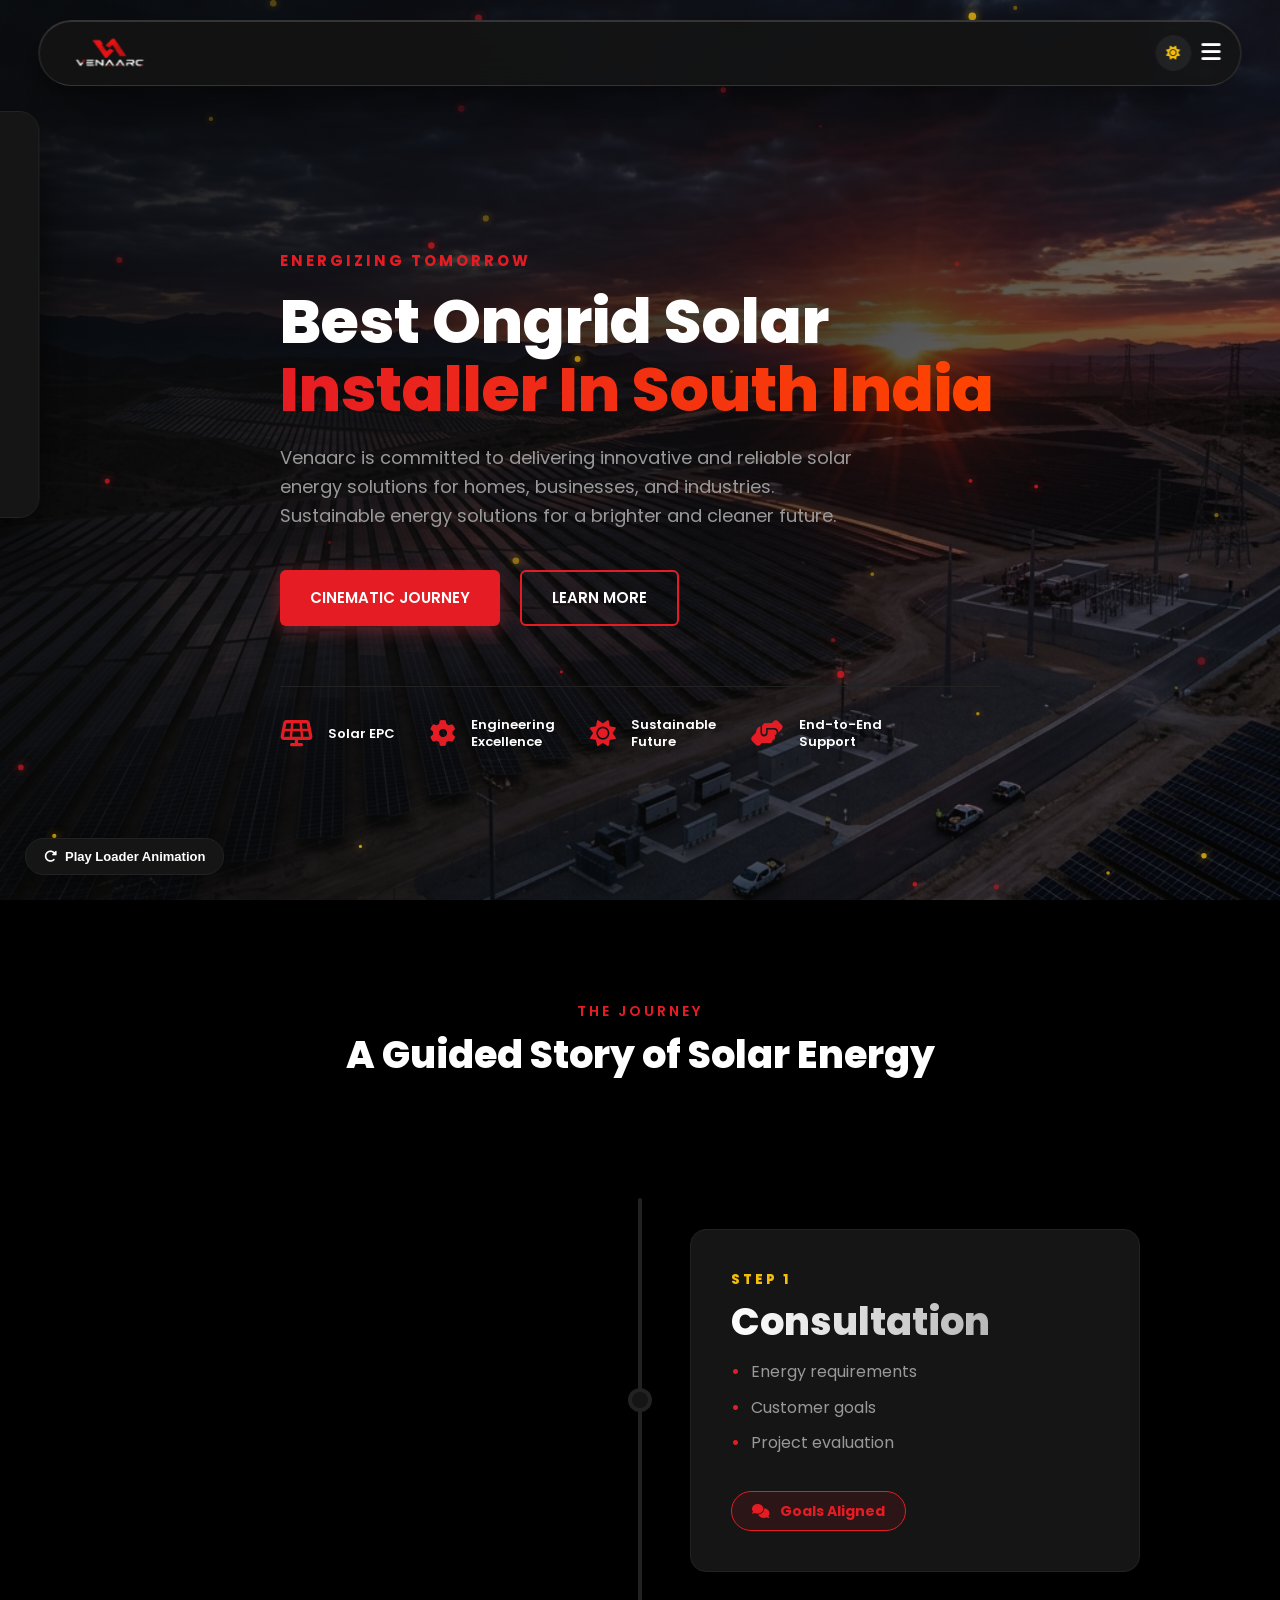
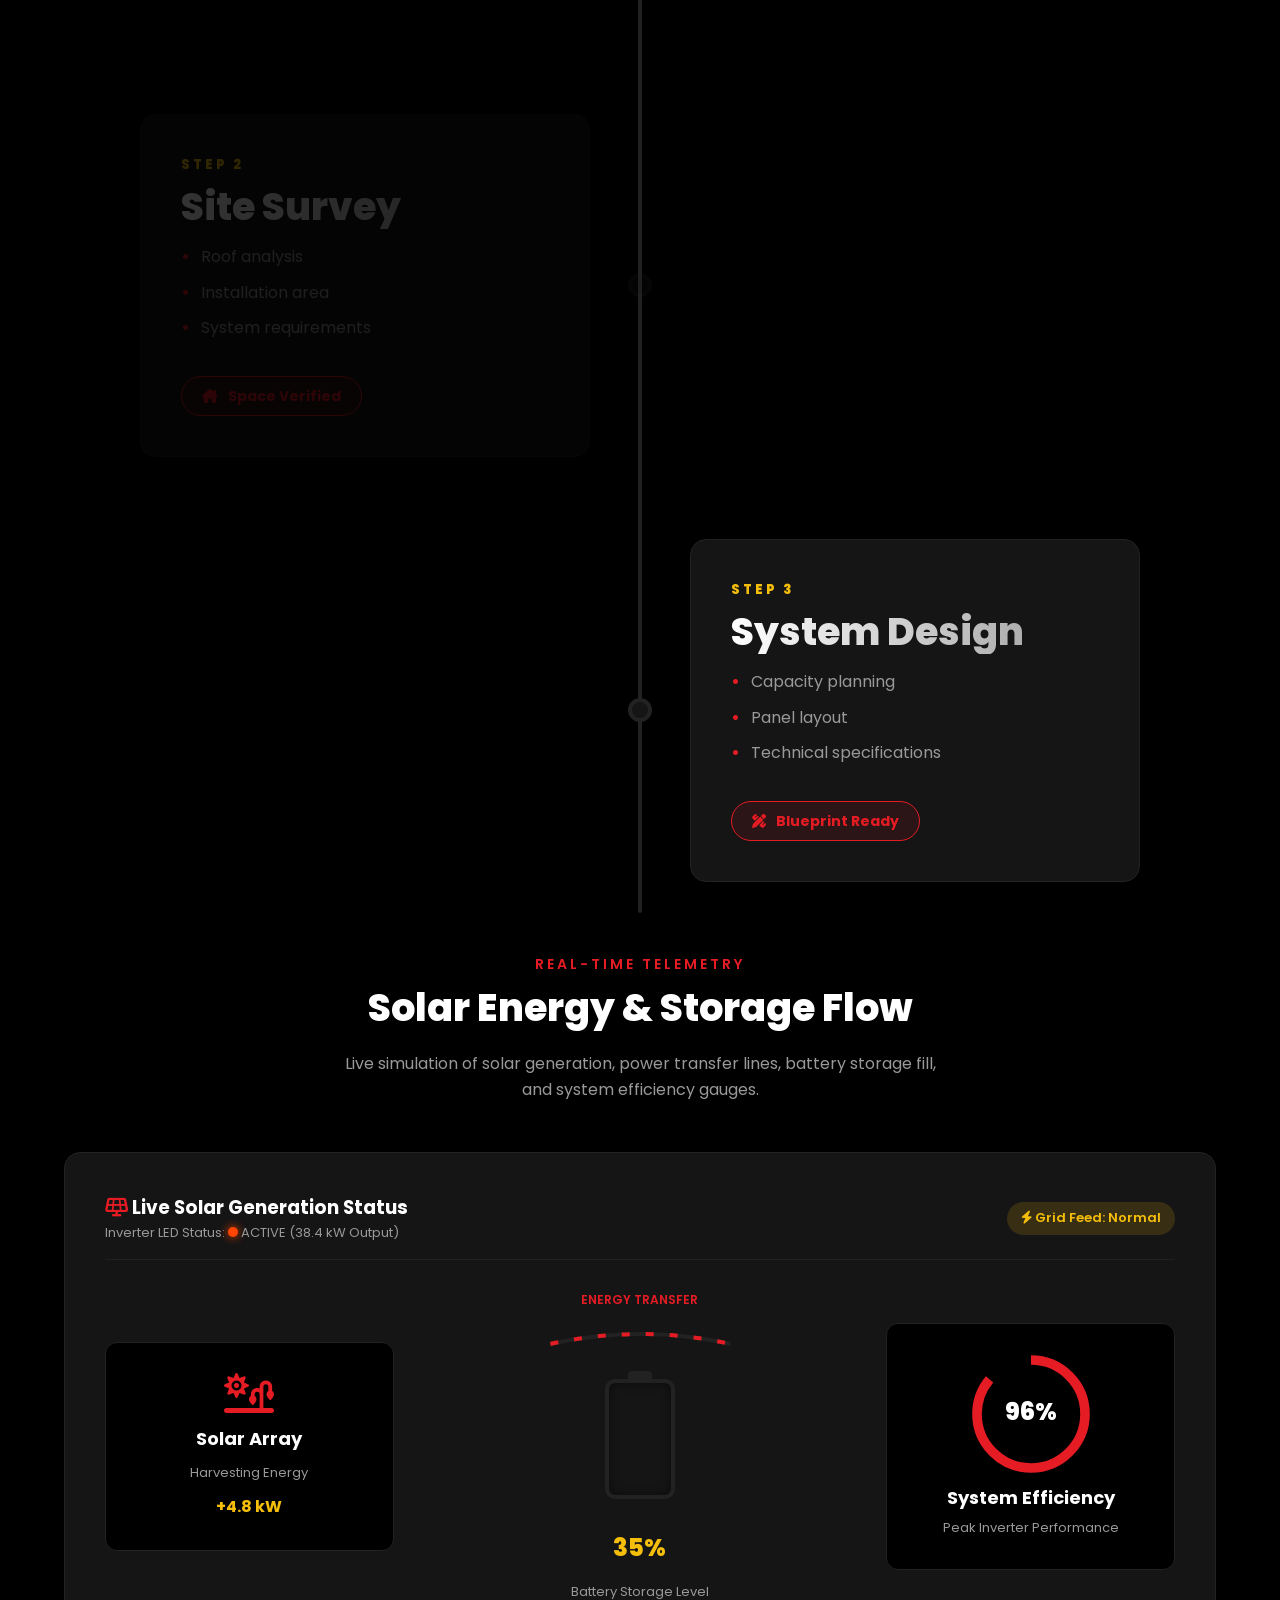
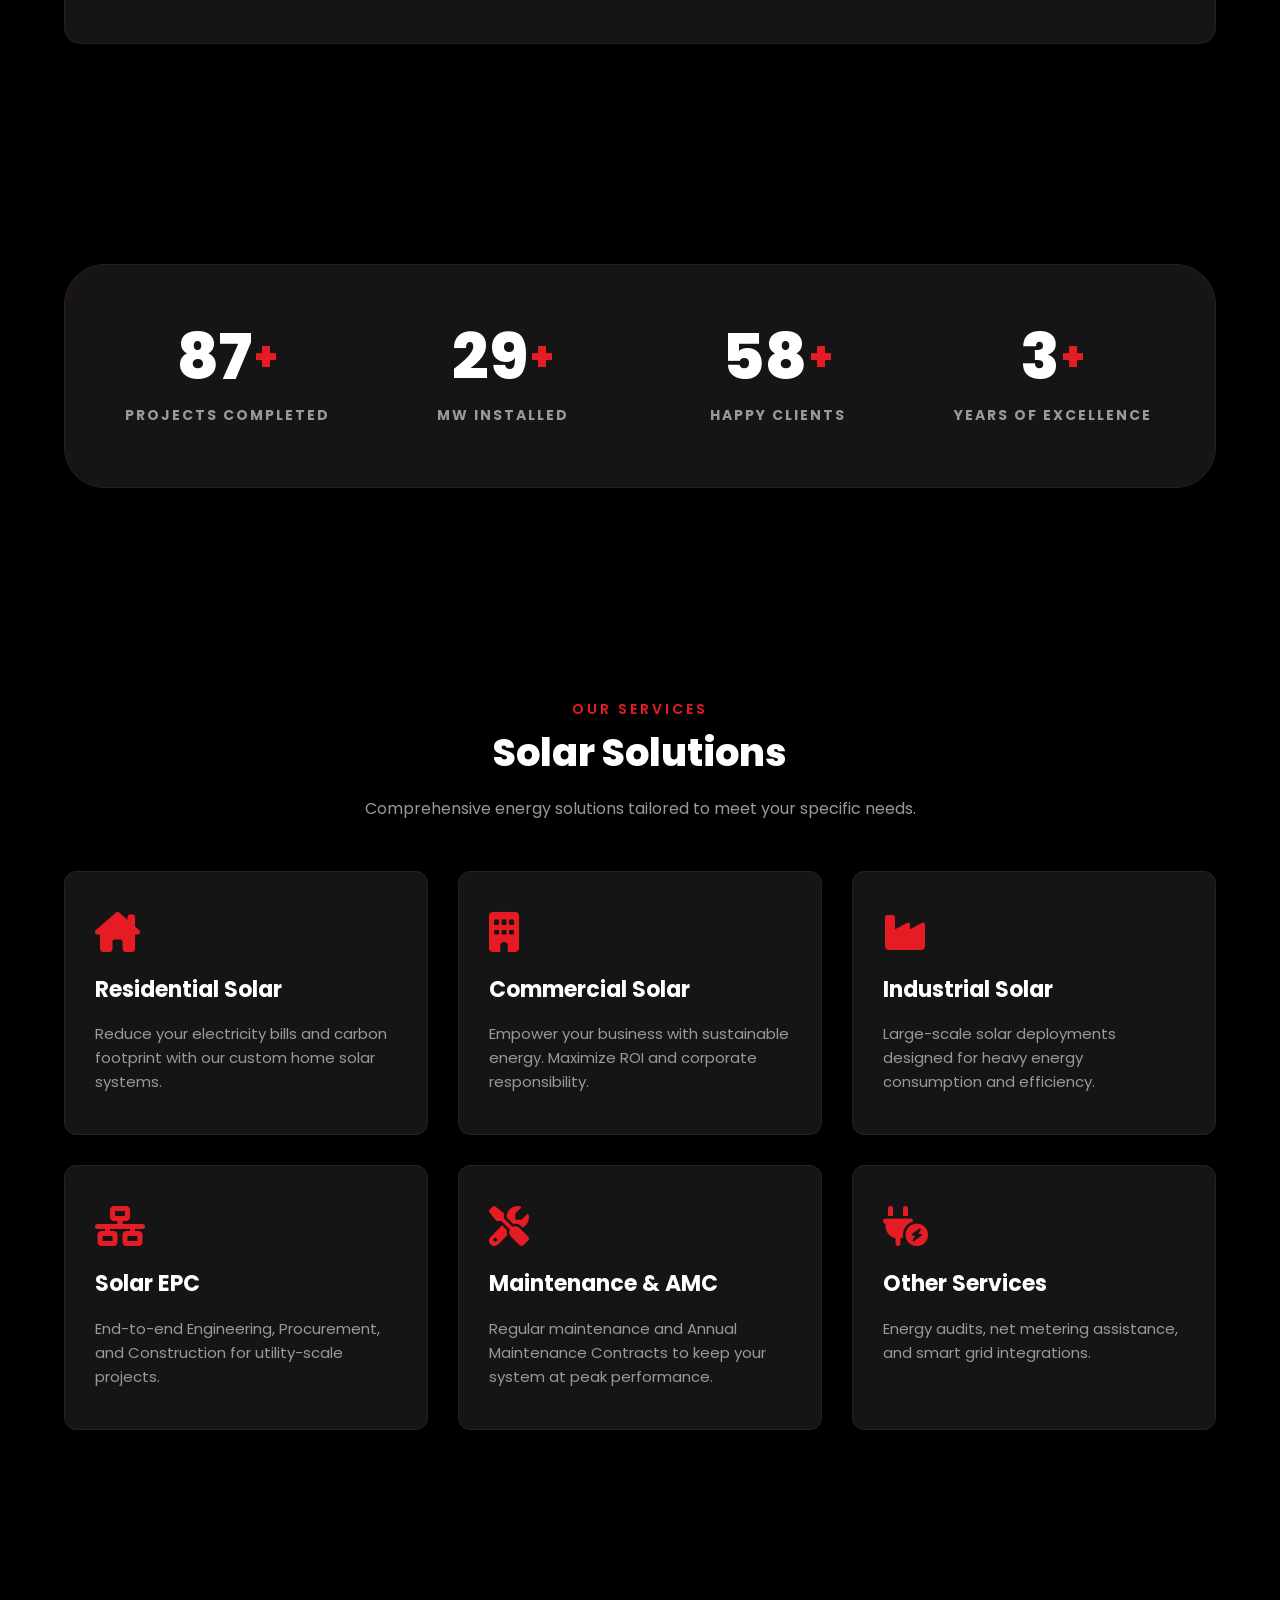
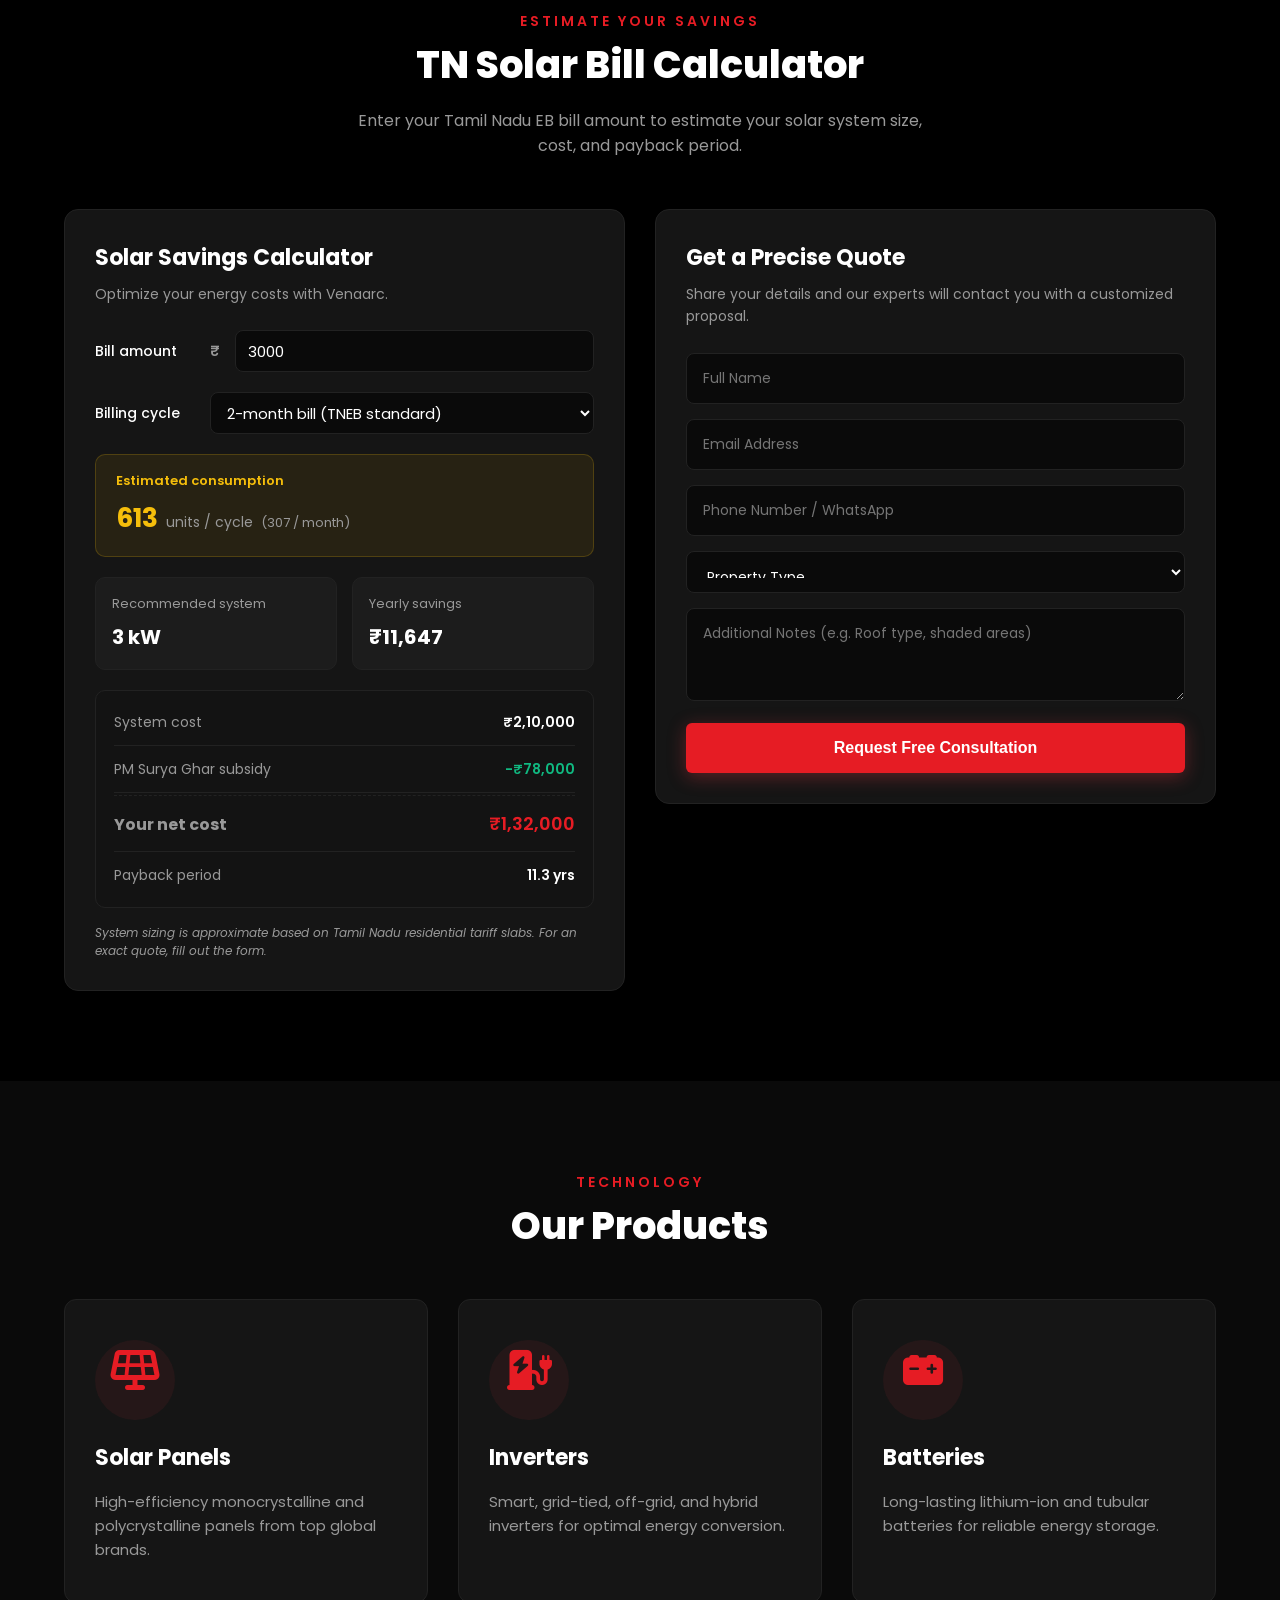
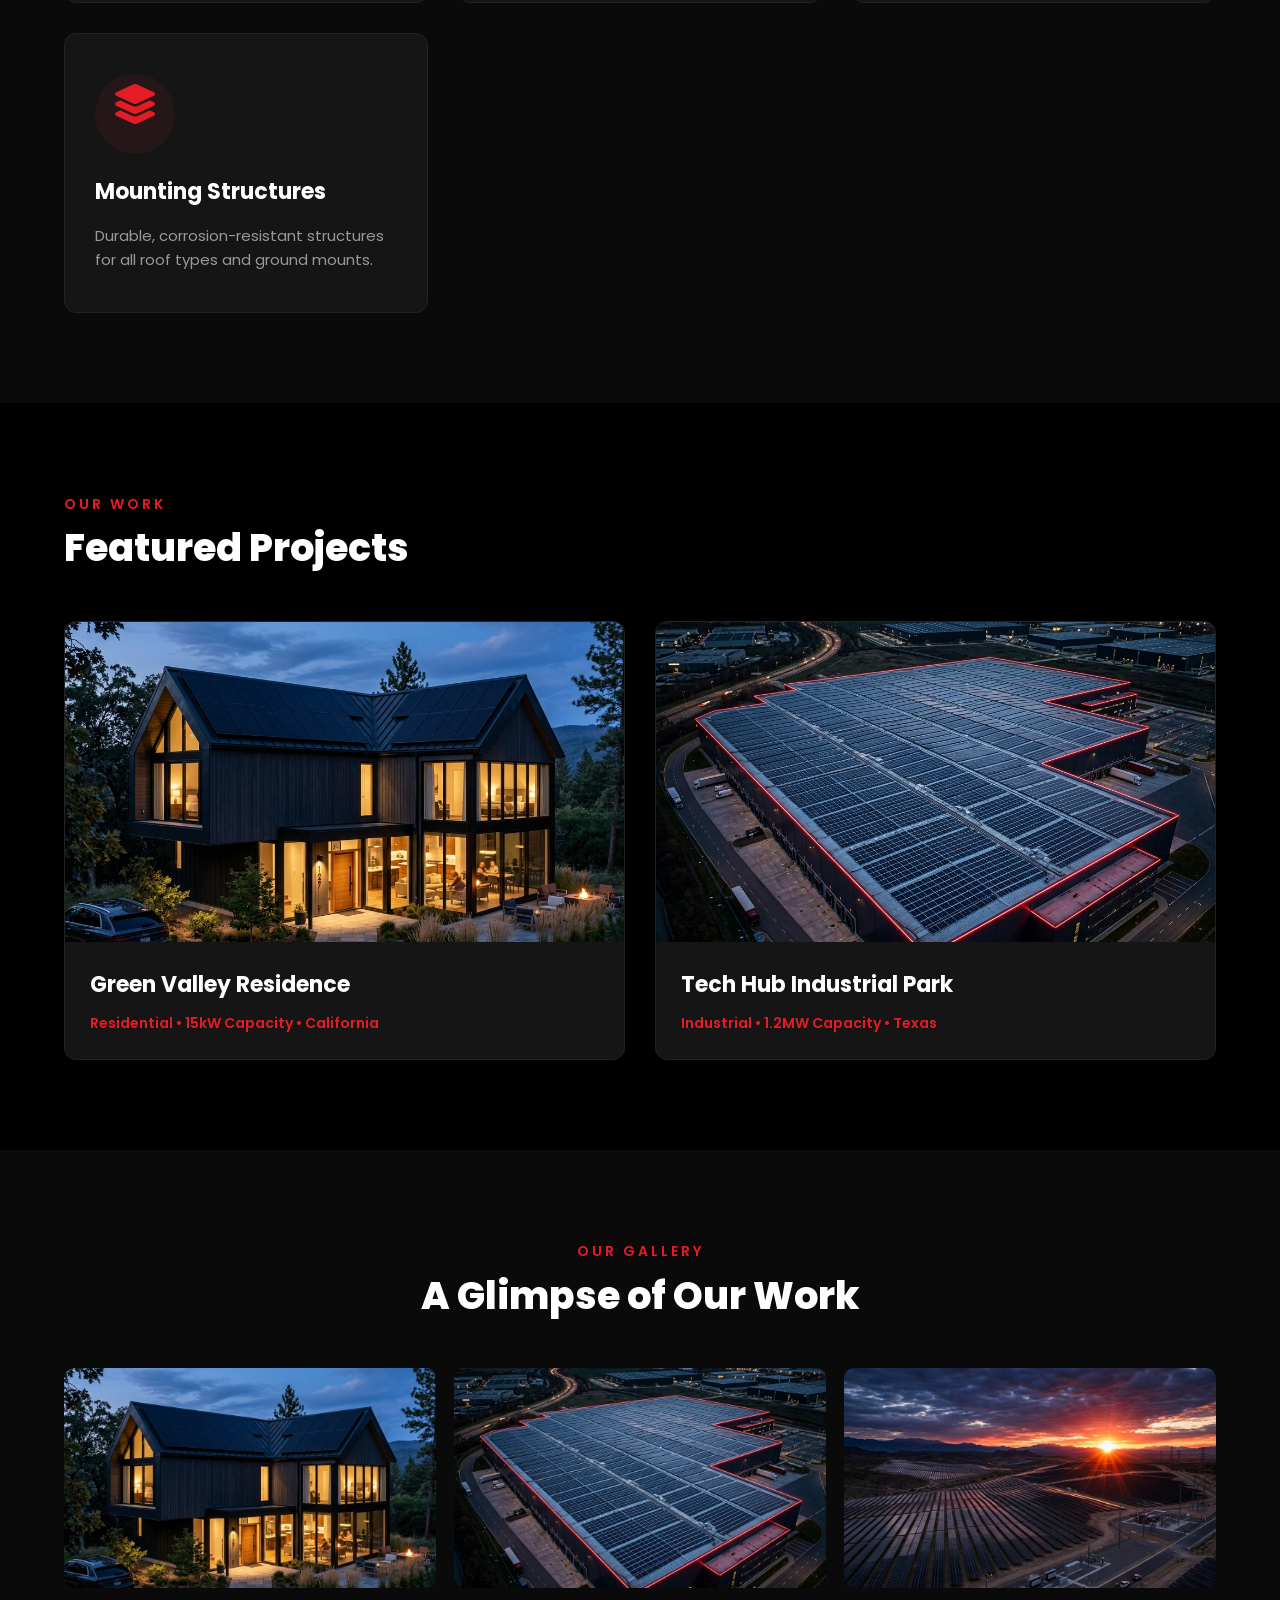
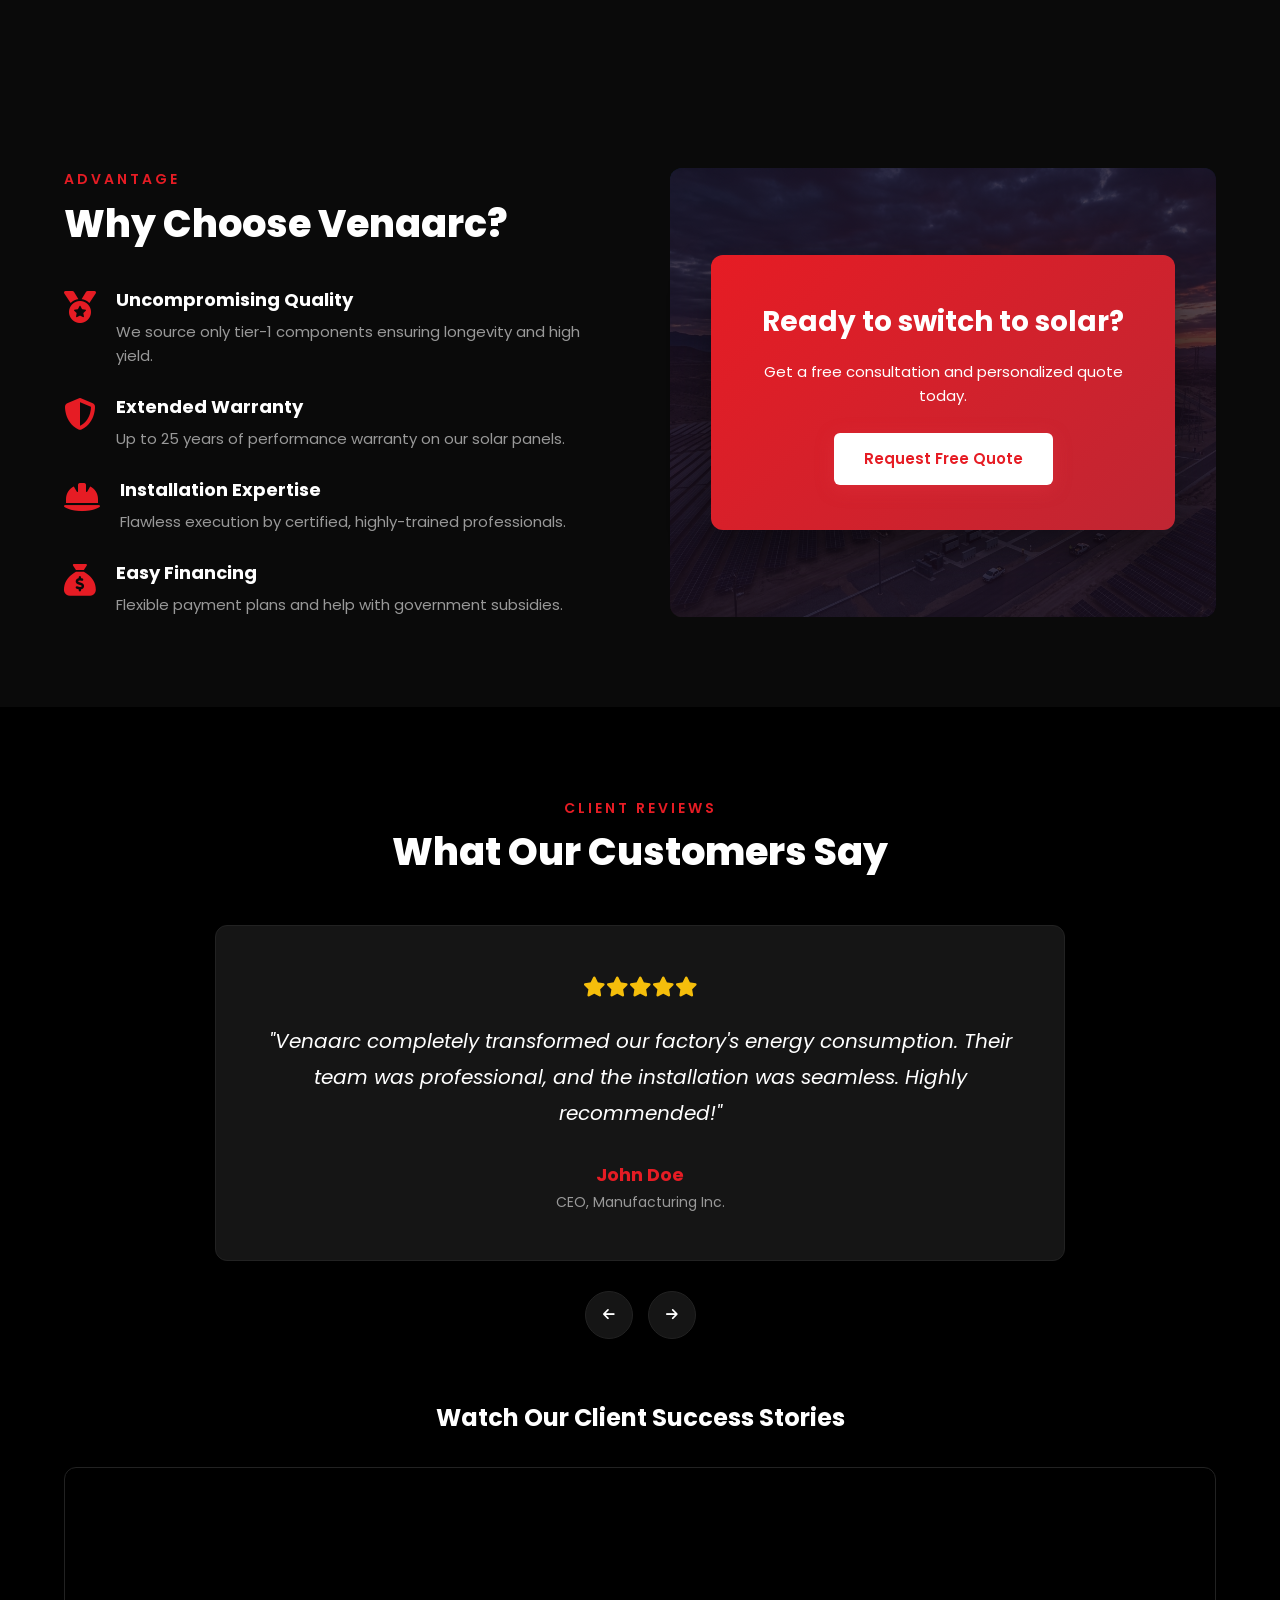
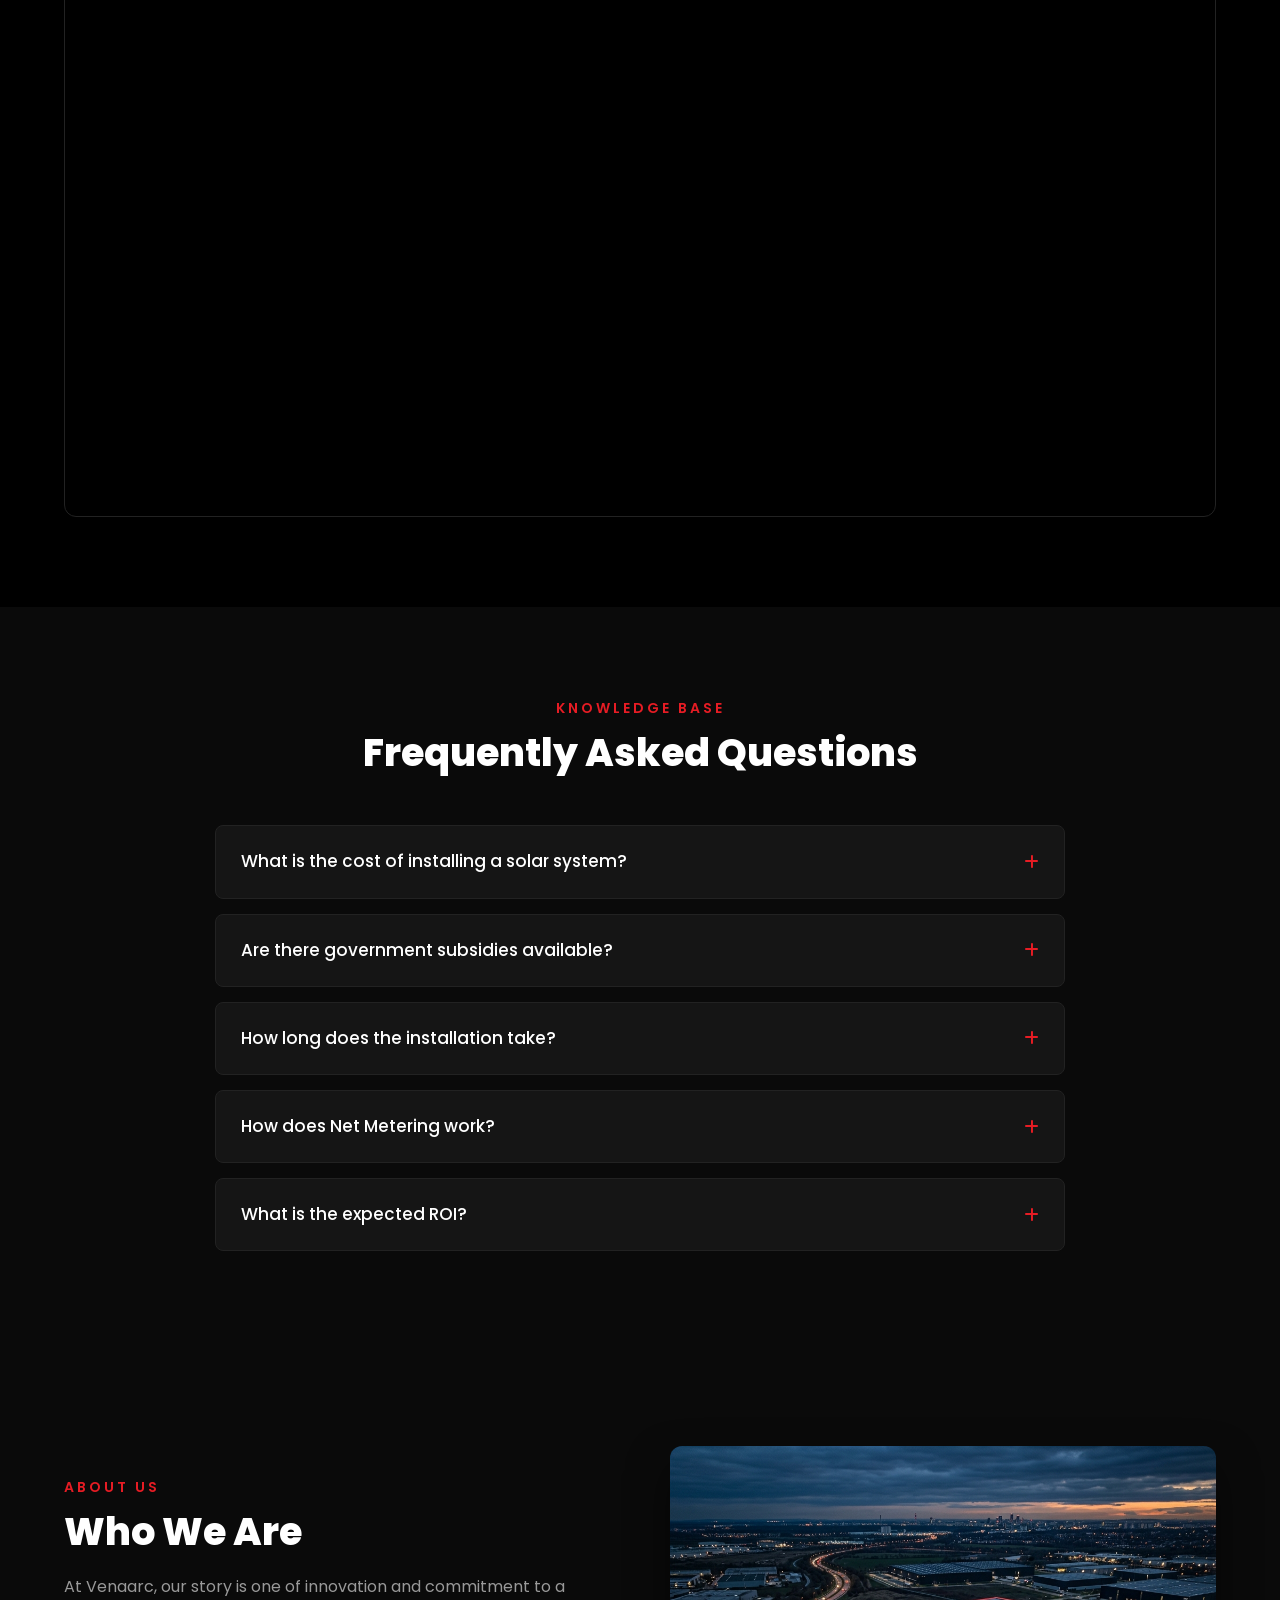
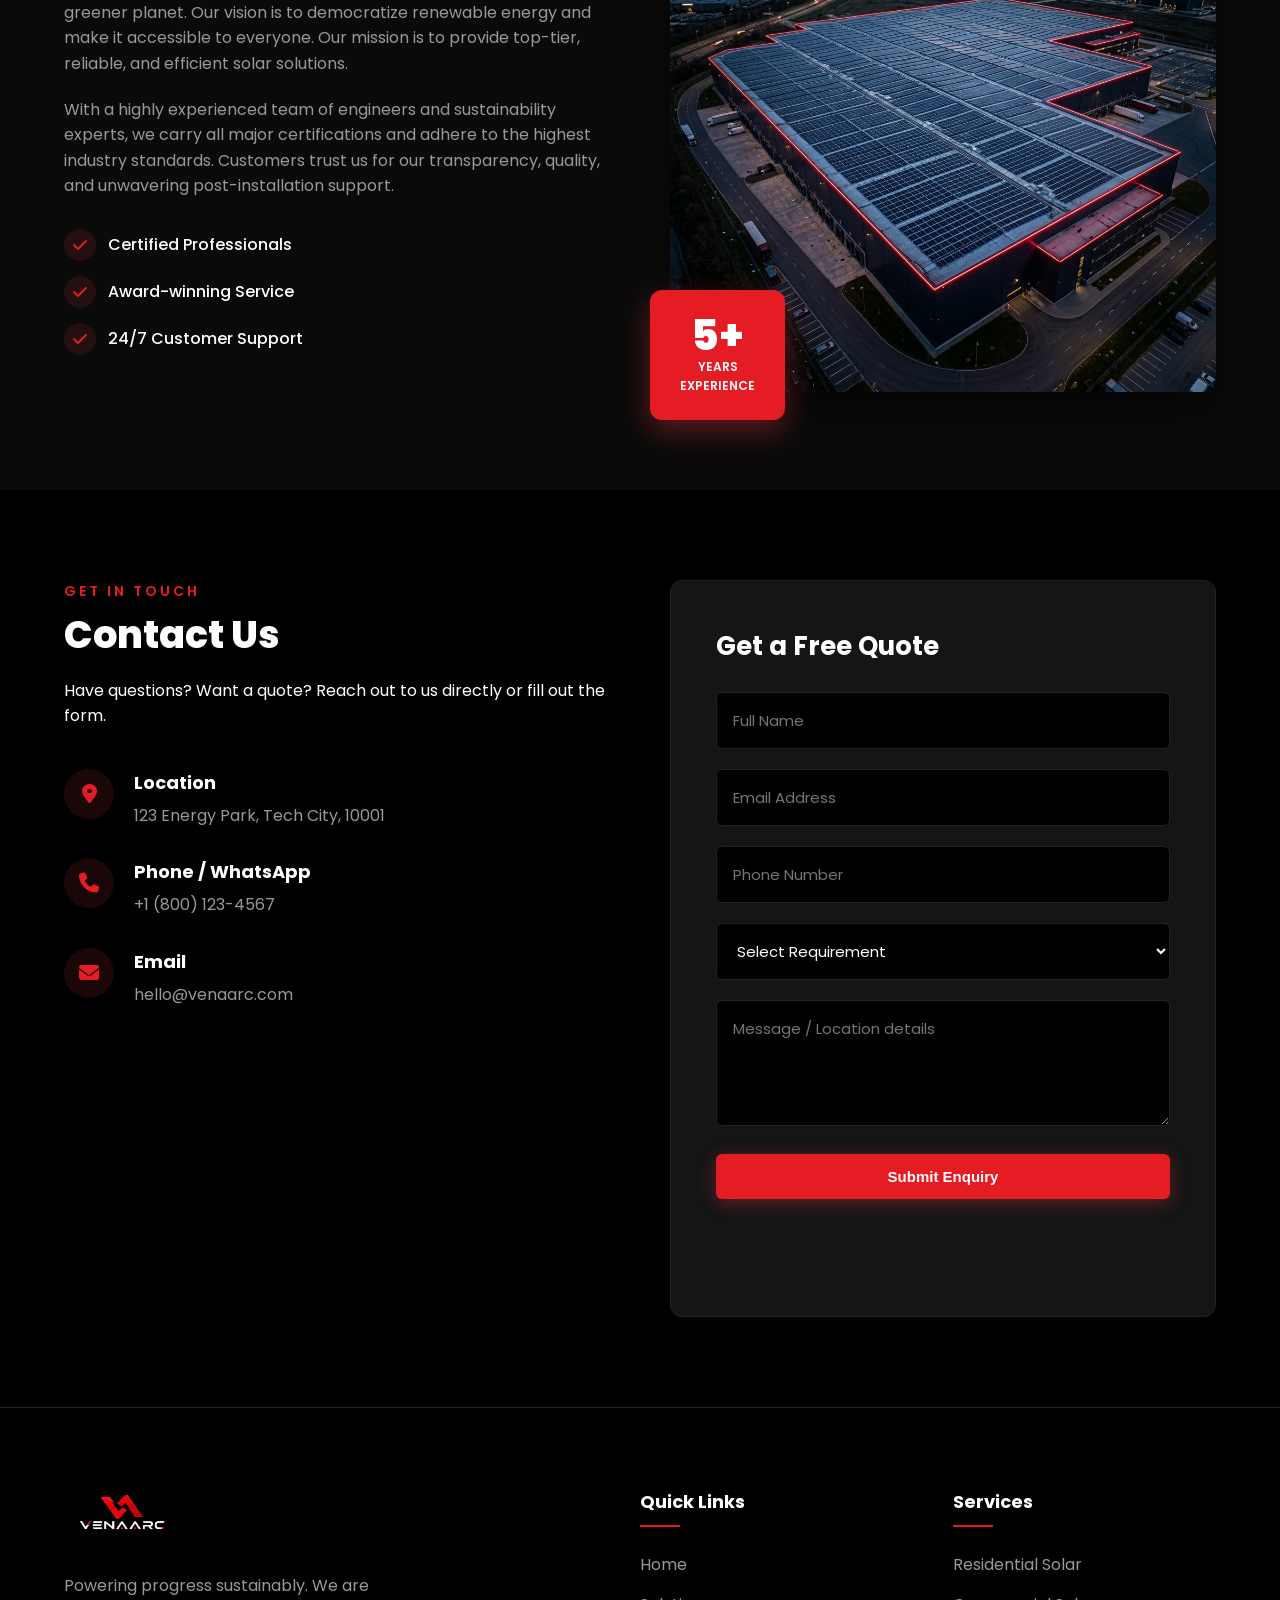
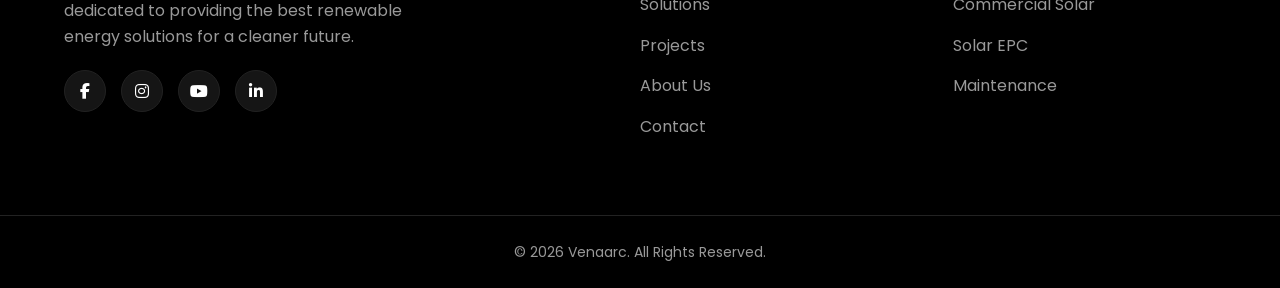
==== commit f7fdb325: "style: update CSS for improved layout and responsiveness; adjust styles for navigation and media que" ====
--- a/index.html
+++ b/index.html
@@ -15,7 +15,7 @@
     <!-- Font Awesome -->
     <link rel="stylesheet" href="https://cdnjs.cloudflare.com/ajax/libs/font-awesome/6.4.0/css/all.min.css">
     <!-- Custom CSS -->
-    <link rel="stylesheet" href="style.css?v=1001">
+    <link rel="stylesheet" href="style.css?v=1006">
 
     
 
@@ -105,7 +105,6 @@
                 <button class="theme-toggle-btn" id="theme-toggle" title="Toggle Day/Night Mode">
                     <i class="fa-solid fa-sun"></i>
                 </button>
-                <a href="#quote" class="btn btn-primary nav-cta">GET A QUOTE</a>
                 <button class="mobile-toggle"><i class="fa-solid fa-bars"></i></button>
             </div>
         </div>
--- a/style.css
+++ b/style.css
@@ -270,8 +270,8 @@
     top: 20px;
     left: 50%;
     transform: translateX(-50%);
-    width: 94%;
-    max-width: 1280px;
+    width: 96%;
+    max-width: 1600px;
     z-index: 1000;
     pointer-events: auto;
     transition: width 0.3s cubic-bezier(0.25, 1, 0.5, 1),
@@ -282,12 +282,13 @@
     display: flex;
     justify-content: space-between;
     align-items: center;
+    gap: 30px;
     background: rgba(20, 20, 20, 0.88);
     backdrop-filter: blur(24px);
     -webkit-backdrop-filter: blur(24px);
     border: 1px solid rgba(255, 255, 255, 0.14);
     border-radius: 60px;
-    padding: 8px 16px 8px 24px;
+    padding: 24px 32px 24px 40px;
     box-shadow: 0 20px 40px rgba(0, 0, 0, 0.5), inset 0 1px 0 rgba(255, 255, 255, 0.15);
     transition: padding 0.3s cubic-bezier(0.25, 1, 0.5, 1),
         background 0.3s ease,
@@ -303,7 +304,7 @@
 
 /* Condensed Floating State on Scroll */
 #header.floating-navbar.scrolled .nav-pill-wrapper {
-    padding: 16px 24px 16px 32px;
+    padding: 28px 40px 28px 48px;
     background: rgba(15, 15, 15, 0.96);
     border-color: rgba(230, 57, 70, 0.4);
     box-shadow: 0 14px 35px rgba(0, 0, 0, 0.65), 0 0 20px rgba(230, 57, 70, 0.15);
@@ -385,9 +386,9 @@
 .nav-menu a.nav-link {
     text-decoration: none;
     color: var(--text-muted);
-    font-size: 13px;
+    font-size: 15px;
     font-weight: 500;
-    padding: 7px 13px;
+    padding: 12px 22px;
     border-radius: 30px;
     white-space: nowrap;
     display: inline-flex;
@@ -402,15 +403,15 @@
 .nav-menu a.nav-link:hover {
     color: var(--text-light);
     background: rgba(255, 255, 255, 0.08);
-    transform: translateY(-1px);
+    transform: translateY(-2px) scale(1.05);
 }
 
 .nav-menu a.nav-link.active {
     color: #FFFFFF;
-    background: rgba(230, 57, 70, 0.28);
-    border: 1px solid rgba(230, 57, 70, 0.5);
+    background: rgba(170, 20, 30, 0.8); /* Darker red */
+    border: 1px solid rgba(170, 20, 30, 1);
     font-weight: 600;
-    box-shadow: 0 0 12px rgba(230, 57, 70, 0.3);
+    box-shadow: 0 0 15px rgba(170, 20, 30, 0.5);
 }
 
 .nav-right-actions {
@@ -1821,10 +1822,49 @@
 }
 
 /* Responsive */
-@media (max-width: 1180px) {
+@media (max-width: 1550px) {
     .nav-menu a.nav-link {
-        padding: 6px 9px;
-        font-size: 12px;
+        padding: 8px 14px;
+        font-size: 14px;
+    }
+    .nav-pill-wrapper {
+        padding: 16px 24px 16px 32px;
+    }
+    #header.floating-navbar.scrolled .nav-pill-wrapper {
+        padding: 20px 32px 20px 40px;
+    }
+}
+
+@media (max-width: 1380px) {
+    .nav-menu {
+        position: fixed;
+        top: 90px;
+        left: -100%;
+        width: 100%;
+        background: var(--bg-card);
+        border: 1px solid var(--border-color);
+        border-radius: 20px;
+        padding: 30px;
+        box-shadow: 0 20px 40px rgba(0, 0, 0, 0.6);
+        transition: 0.4s ease;
+    }
+
+    .nav-menu.active {
+        left: 0;
+    }
+
+    .nav-menu ul {
+        flex-direction: column;
+        text-align: center;
+        gap: 15px;
+    }
+
+    .mobile-toggle {
+        display: block;
+    }
+    
+    .nav-pill-wrapper {
+        padding: 12px 20px 12px 24px;
     }
 }
 
@@ -1851,35 +1891,6 @@
 
     .hero-features {
         flex-wrap: wrap;
-    }
-}
-
-@media (max-width: 900px) {
-    .nav-menu {
-        position: fixed;
-        top: 80px;
-        left: -100%;
-        width: 100%;
-        background: var(--bg-card);
-        border: 1px solid var(--border-color);
-        border-radius: 20px;
-        padding: 30px;
-        box-shadow: 0 20px 40px rgba(0, 0, 0, 0.6);
-        transition: 0.4s ease;
-    }
-
-    .nav-menu.active {
-        left: 0;
-    }
-
-    .nav-menu ul {
-        flex-direction: column;
-        text-align: center;
-        gap: 15px;
-    }
-
-    .mobile-toggle {
-        display: block;
     }
 
     .projects-grid {
